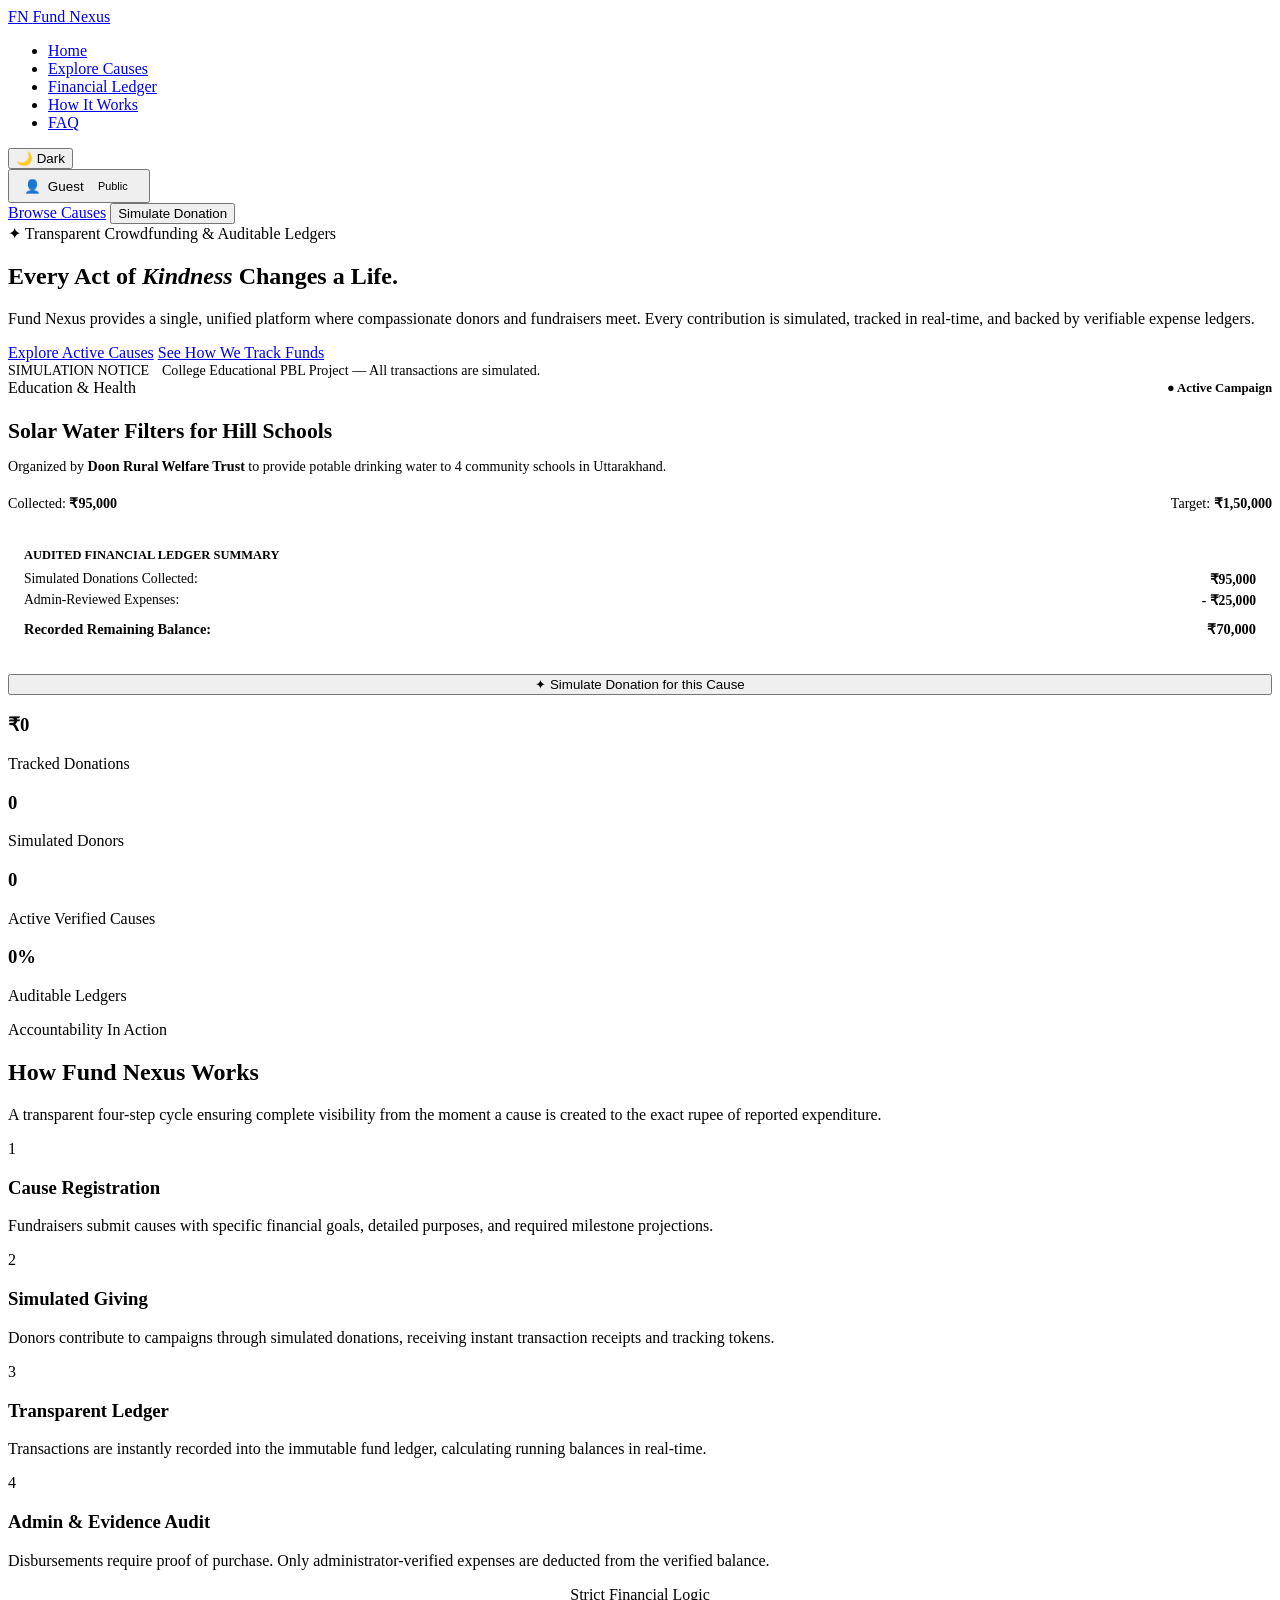
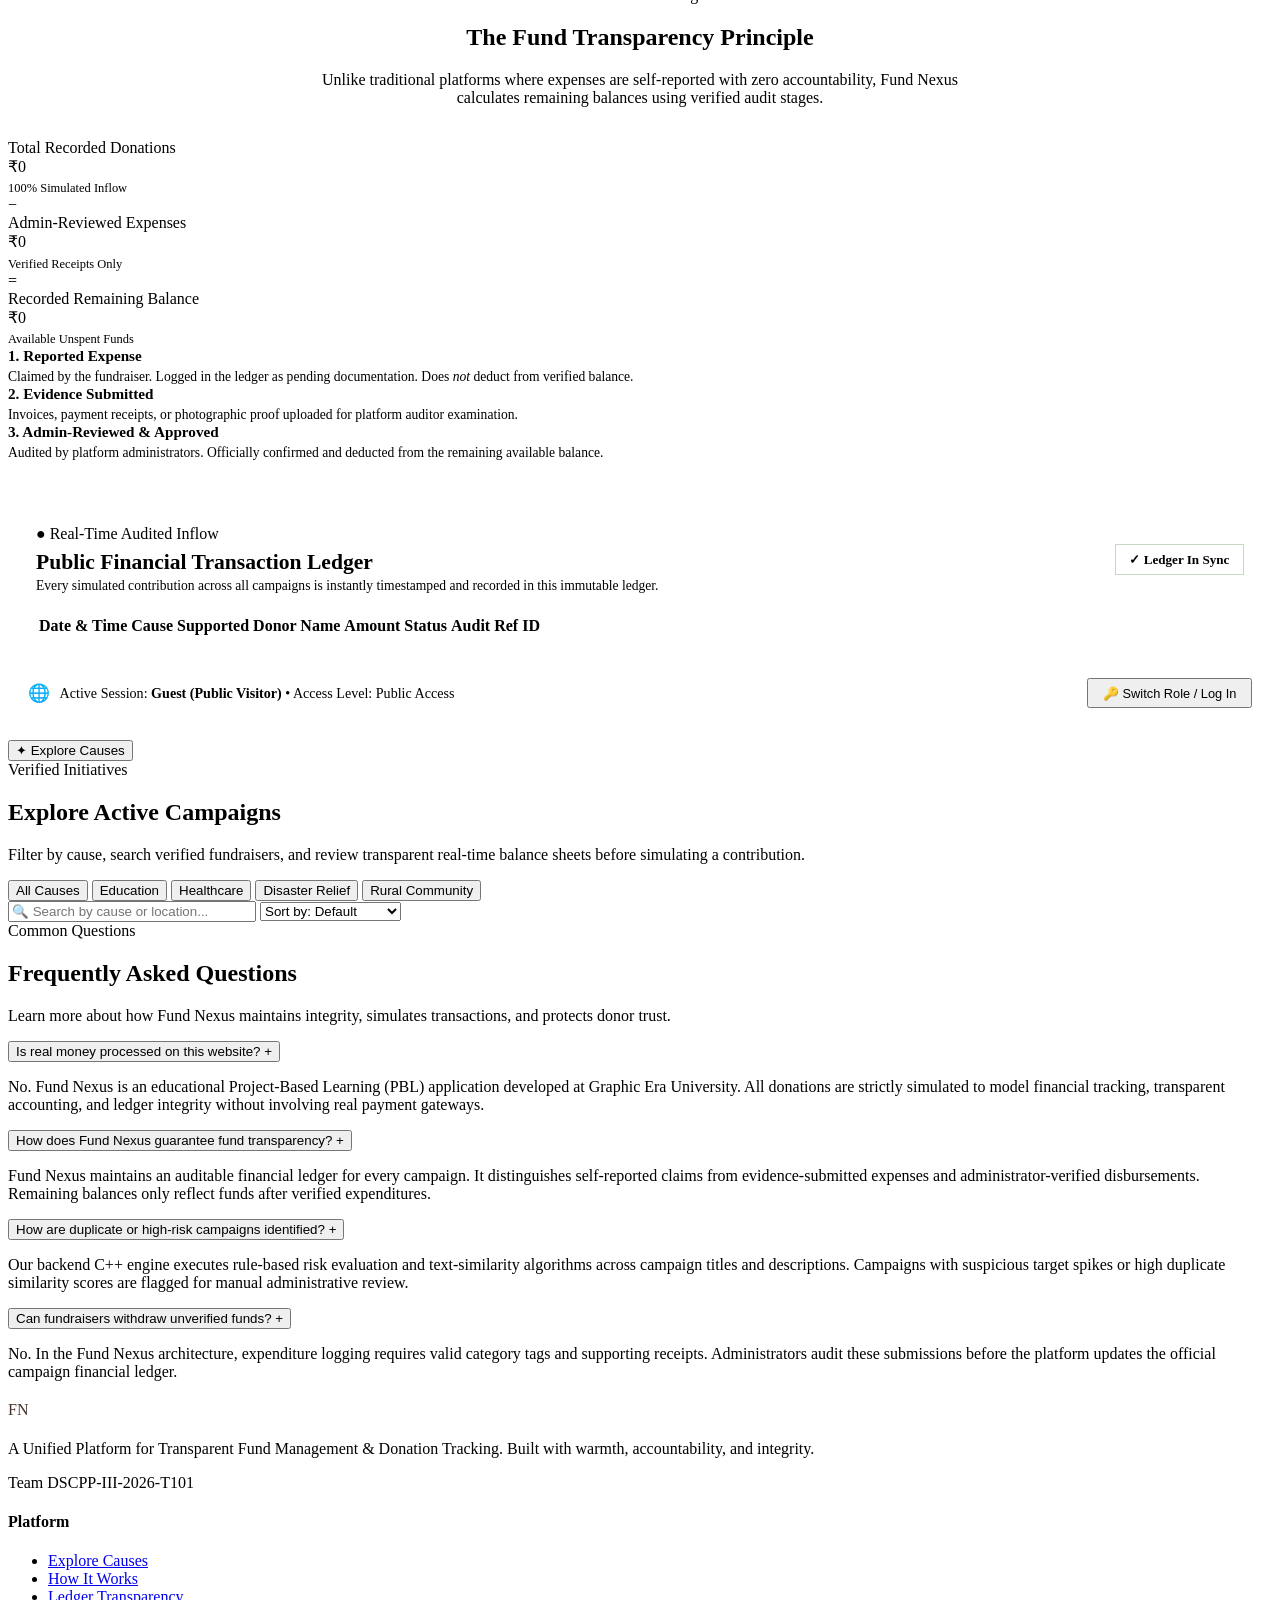
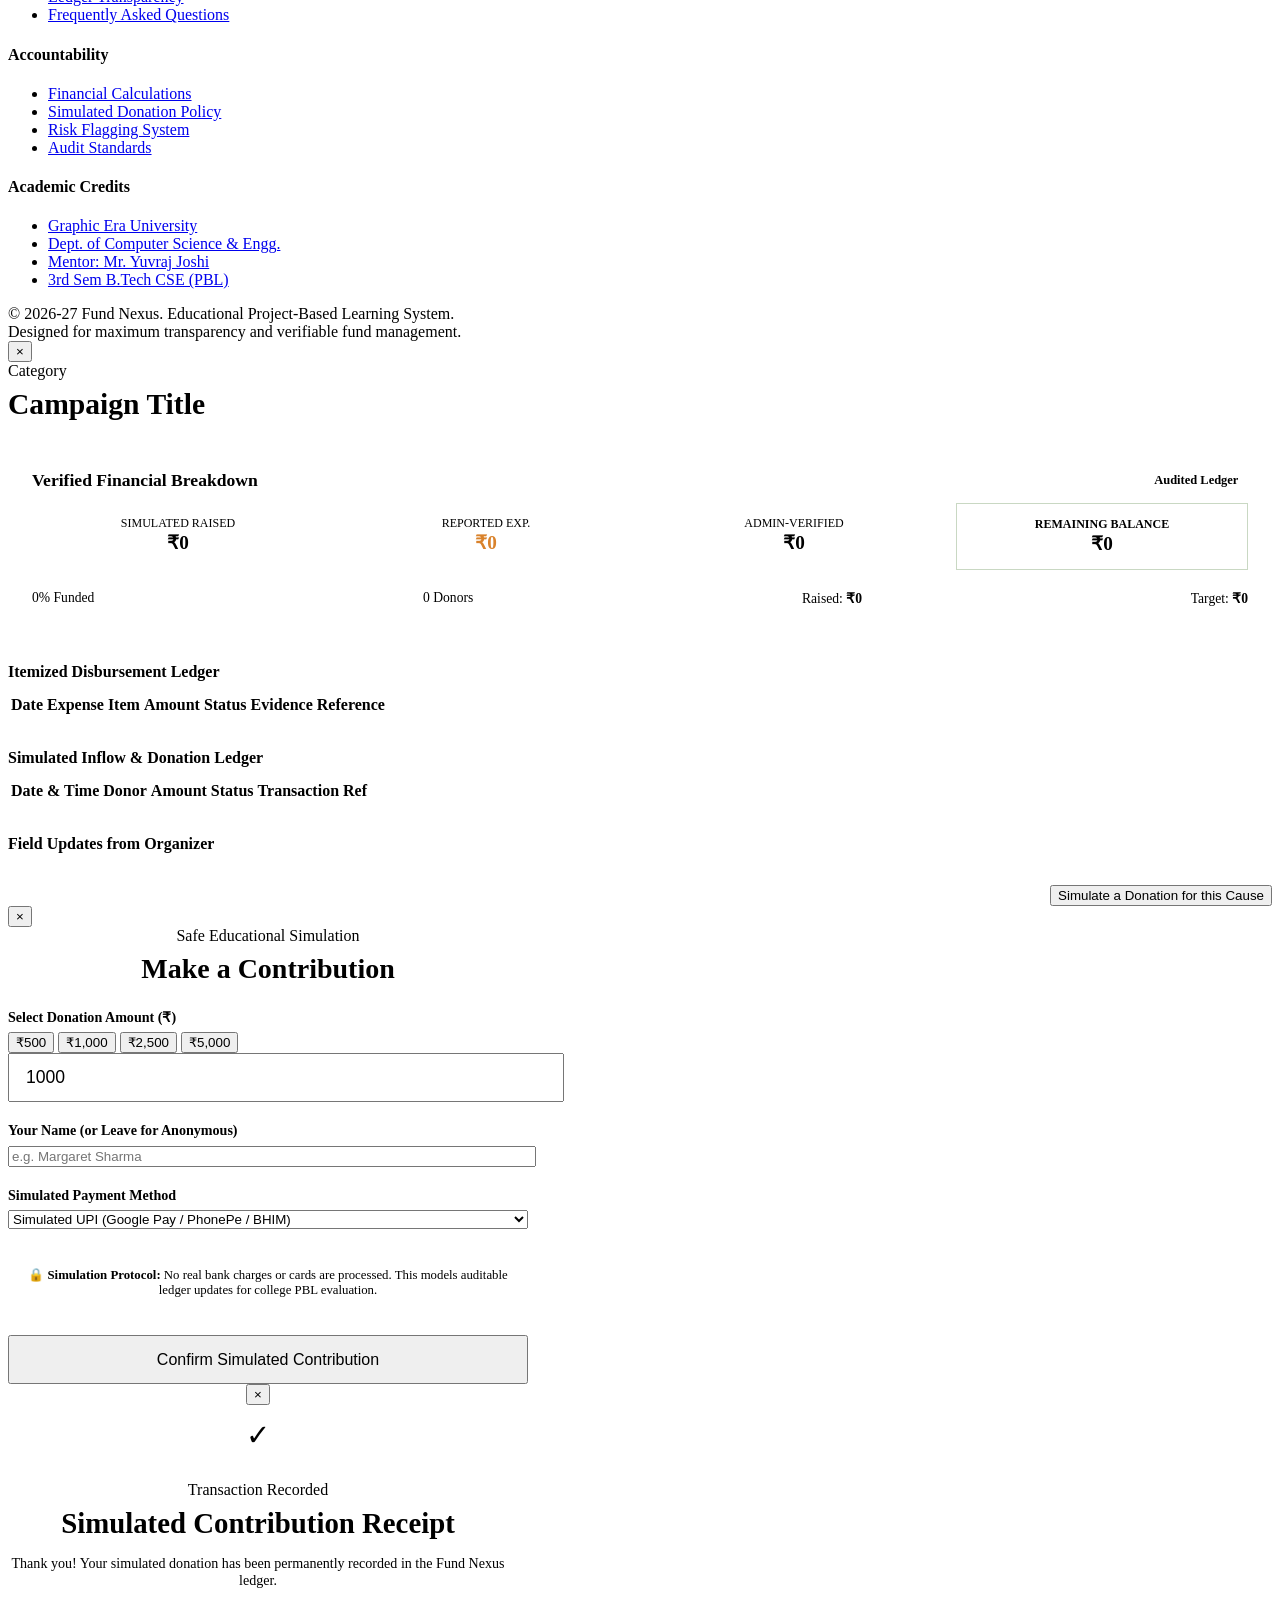
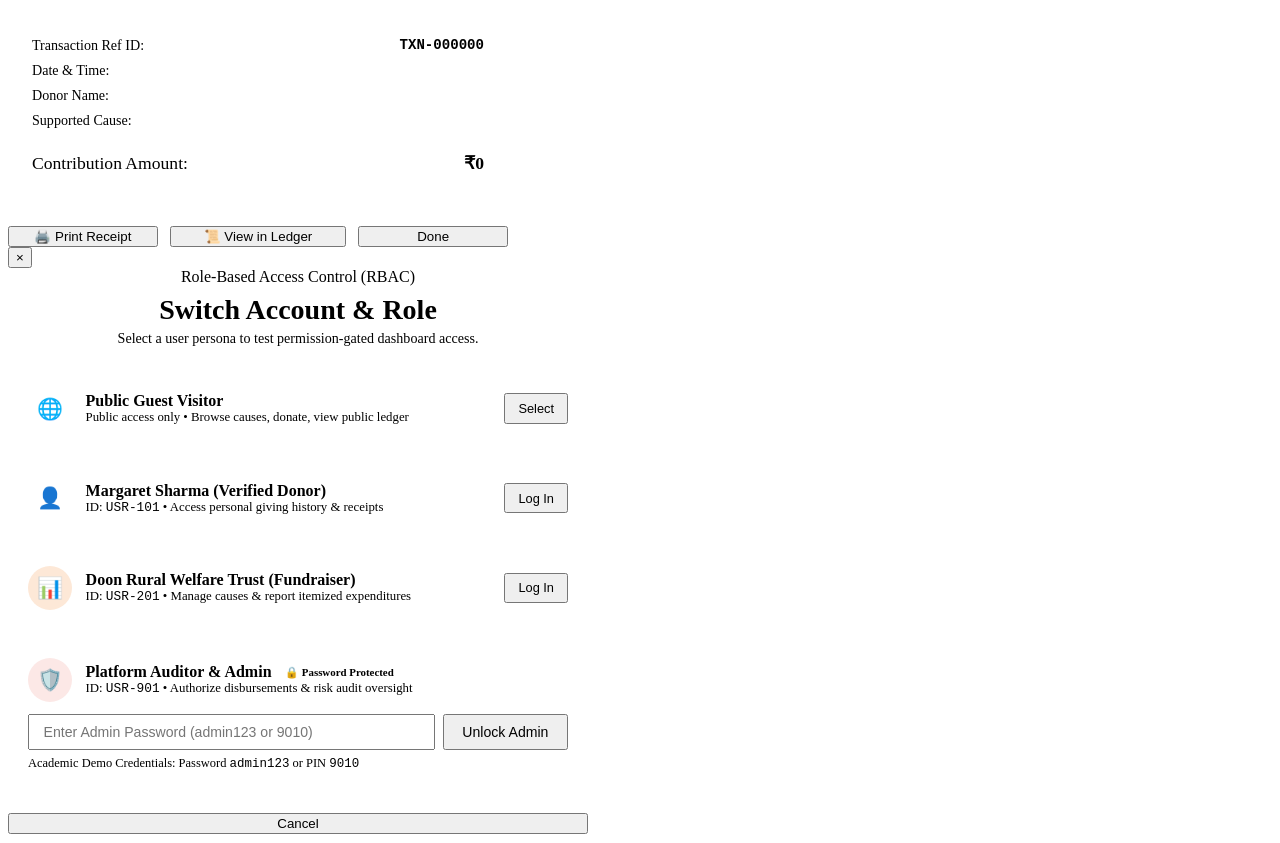
==== index.html @ 0c40d2e0 "feat(frontend): design single-page portal layout and 4-tier role dashboards" ====
<!DOCTYPE html>
<html lang="en">
<head>
  <meta charset="UTF-8">
  <meta name="viewport" content="width=device-width, initial-scale=1.0">
  <title>Fund Nexus — Transparent Fund Management & Donation Tracking</title>
  
  <!-- Google Fonts: Playfair Display (Serif) & Plus Jakarta Sans (Sans-serif) -->
  <link rel="preconnect" href="https://fonts.googleapis.com">
  <link rel="preconnect" href="https://fonts.gstatic.com" crossorigin>
  <link href="https://fonts.googleapis.com/css2?family=Playfair+Display:ital,wght@0,500;0,600;0,700;1,400&family=Plus+Jakarta+Sans:wght@400;500;600;700&display=swap" rel="stylesheet">
  
  <!-- Global Stylesheet with Cache Busting -->
  <link rel="stylesheet" href="css/style.css?v=10">
</head>
<body>

  <!-- 1. Header & Navigation -->
  <header class="navbar">
    <div class="container nav-container">
      <a href="index.html" class="nav-brand">
        <span class="nav-brand-icon">FN</span>
        <span>Fund Nexus</span>
      </a>

      <ul class="nav-links">
        <li><a href="#home" class="active">Home</a></li>
        <li><a href="#causes">Explore Causes</a></li>
        <li><a href="#transparency">Financial Ledger</a></li>
        <li><a href="#how-it-works">How It Works</a></li>
        <li><a href="#faq">FAQ</a></li>
      </ul>

      <div class="nav-actions">
        <button id="theme-toggle-btn" class="theme-toggle-btn" aria-label="Toggle Dark and Light Mode">
          <span id="theme-icon">🌙</span> <span id="theme-text">Dark</span>
        </button>
        <button id="user-role-btn" class="btn btn-outline" onclick="openLoginModal()" style="display: flex; align-items: center; gap: 0.45rem; font-size: 0.84rem; padding: 0.45rem 0.85rem;" title="Switch User Role & Permissions">
          <span id="nav-user-icon">👤</span>
          <span id="nav-user-name">Guest</span>
          <span id="nav-role-badge" class="badge badge-sage" style="font-size: 0.68rem; padding: 0.12rem 0.45rem;">Public</span>
        </button>
        <a href="#causes" class="btn btn-outline" onclick="showNexusFeedback('Campaign discovery is active below!')">Browse Causes</a>
        <button class="btn btn-primary" onclick="openDonationModal('CMP-101')">Simulate Donation</button>
      </div>
    </div>
  </header>

  <!-- 2. Hero Section -->
  <main>
    <section class="hero-section" id="home">
      <div class="container">
        <div class="hero-grid">
          
          <!-- Hero Copy -->
          <div>
            <div class="hero-badge">
              <span class="badge badge-sage">✦ Transparent Crowdfunding & Auditable Ledgers</span>
            </div>
            
            <h1 class="hero-title">Every Act of <em>Kindness</em> Changes a Life.</h1>
            
            <p class="hero-subtitle">
              Fund Nexus provides a single, unified platform where compassionate donors and fundraisers meet. Every contribution is simulated, tracked in real-time, and backed by verifiable expense ledgers.
            </p>
            
            <div class="hero-actions">
              <a href="#causes" class="btn btn-primary">Explore Active Causes</a>
              <a href="#transparency" class="btn btn-secondary">See How We Track Funds</a>
            </div>

            <div style="display: flex; align-items: center; gap: 0.8rem; font-size: 0.88rem; color: var(--color-muted-text);">
              <span class="badge-simulation">SIMULATION NOTICE</span>
              <span>College Educational PBL Project — All transactions are simulated.</span>
            </div>
          </div>

          <!-- Hero Spotlight Card (Interactive Ledger Demo) -->
          <div class="hero-spotlight">
            <div style="display: flex; justify-content: space-between; align-items: center; margin-bottom: 0.75rem;">
              <span class="badge badge-sage">Education & Health</span>
              <span style="font-size: 0.8rem; color: var(--color-forest-sage); font-weight: 600;">● Active Campaign</span>
            </div>

            <h3 style="font-size: 1.35rem; margin-bottom: 0.5rem;">Solar Water Filters for Hill Schools</h3>
            <p class="text-muted" style="font-size: 0.88rem; margin-bottom: 1.25rem;">
              Organized by <strong>Doon Rural Welfare Trust</strong> to provide potable drinking water to 4 community schools in Uttarakhand.
            </p>

            <!-- Progress -->
            <div class="progress-container">
              <div class="progress-bar" id="hero-progress-bar" style="width: 63%;"></div>
            </div>

            <div style="display: flex; justify-content: space-between; font-size: 0.88rem; margin-bottom: 1.25rem;">
              <div>
                <span class="text-muted">Collected:</span>
                <strong id="hero-collected">₹95,000</strong>
              </div>
              <div>
                <span class="text-muted">Target:</span>
                <strong>₹1,50,000</strong>
              </div>
            </div>

            <!-- Mini Ledger Snapshot -->
            <div style="background-color: var(--color-warm-cream); border-radius: var(--radius-md); padding: 1rem; border: 1px solid var(--color-nude-beige); margin-bottom: 1.25rem;">
              <div style="font-size: 0.78rem; font-weight: 700; color: var(--color-muted-text); text-transform: uppercase; margin-bottom: 0.5rem;">
                Audited Financial Ledger Summary
              </div>
              <div style="display: flex; justify-content: space-between; font-size: 0.85rem; margin-bottom: 0.25rem;">
                <span>Simulated Donations Collected:</span>
                <span id="hero-ledger-collected" style="font-weight: 600;">₹95,000</span>
              </div>
              <div style="display: flex; justify-content: space-between; font-size: 0.85rem; margin-bottom: 0.25rem;">
                <span>Admin-Reviewed Expenses:</span>
                <span style="font-weight: 600; color: var(--color-terracotta);">- ₹25,000</span>
              </div>
              <div style="display: flex; justify-content: space-between; font-size: 0.9rem; font-weight: 700; color: var(--color-forest-sage); border-top: 1px dashed var(--color-nude-beige); padding-top: 0.4rem; margin-top: 0.4rem;">
                <span>Recorded Remaining Balance:</span>
                <span id="hero-remaining">₹70,000</span>
              </div>
            </div>

            <button class="btn btn-primary" style="width: 100%;" onclick="openDonationModal('CMP-101')">
              ✦ Simulate Donation for this Cause
            </button>
          </div>

        </div>
      </div>
    </section>

    <!-- 3. Platform Statistics Bar -->
    <section class="stats-bar">
      <div class="container">
        <div class="stats-grid">
          <div class="stat-item">
            <h3 id="stats-total-donations" data-target="4850000" data-prefix="₹">₹0</h3>
            <p>Tracked Donations</p>
          </div>
          <div class="stat-item">
            <h3 data-target="1250" data-suffix="+">0</h3>
            <p>Simulated Donors</p>
          </div>
          <div class="stat-item">
            <h3 data-target="42" data-suffix="">0</h3>
            <p>Active Verified Causes</p>
          </div>
          <div class="stat-item">
            <h3 data-target="100" data-suffix="%">0%</h3>
            <p>Auditable Ledgers</p>
          </div>
        </div>
      </div>
    </section>

    <!-- 4. How Fund Nexus Works (4-Step Workflow) -->
    <section class="section" id="how-it-works">
      <div class="container">
        <div class="section-title-wrap">
          <span class="badge badge-terracotta" style="margin-bottom: 0.75rem;">Accountability In Action</span>
          <h2>How Fund Nexus Works</h2>
          <p class="section-subtitle">
            A transparent four-step cycle ensuring complete visibility from the moment a cause is created to the exact rupee of reported expenditure.
          </p>
        </div>

        <div class="workflow-grid">
          <div class="workflow-card">
            <div class="workflow-step-num">1</div>
            <h3>Cause Registration</h3>
            <p>Fundraisers submit causes with specific financial goals, detailed purposes, and required milestone projections.</p>
          </div>

          <div class="workflow-card">
            <div class="workflow-step-num">2</div>
            <h3>Simulated Giving</h3>
            <p>Donors contribute to campaigns through simulated donations, receiving instant transaction receipts and tracking tokens.</p>
          </div>

          <div class="workflow-card">
            <div class="workflow-step-num">3</div>
            <h3>Transparent Ledger</h3>
            <p>Transactions are instantly recorded into the immutable fund ledger, calculating running balances in real-time.</p>
          </div>

          <div class="workflow-card">
            <div class="workflow-step-num">4</div>
            <h3>Admin & Evidence Audit</h3>
            <p>Disbursements require proof of purchase. Only administrator-verified expenses are deducted from the verified balance.</p>
          </div>
        </div>
      </div>
    </section>

    <!-- 5. Financial Transparency Engine Explainer -->
    <section class="section transparency-section" id="transparency">
      <div class="container">
        <div class="transparency-box">
          <div style="text-align: center; max-width: 680px; margin: 0 auto 2rem;">
            <span class="badge badge-sage" style="margin-bottom: 0.75rem;">Strict Financial Logic</span>
            <h2>The Fund Transparency Principle</h2>
            <p class="section-subtitle">
              Unlike traditional platforms where expenses are self-reported with zero accountability, Fund Nexus calculates remaining balances using verified audit stages.
            </p>
          </div>

          <!-- Formula Demonstration Box -->
          <div class="transparency-formula-grid">
            <div class="formula-card">
              <div class="label">Total Recorded Donations</div>
              <div class="amount" id="transparency-total-donations">₹0</div>
              <div style="font-size: 0.78rem; color: var(--color-forest-sage); margin-top: 0.35rem;">100% Simulated Inflow</div>
            </div>

            <div class="operator">−</div>

            <div class="formula-card">
              <div class="label">Admin-Reviewed Expenses</div>
              <div class="amount" id="transparency-verified-expenses">₹0</div>
              <div style="font-size: 0.78rem; color: var(--color-terracotta); margin-top: 0.35rem;">Verified Receipts Only</div>
            </div>

            <div class="operator">=</div>

            <div class="formula-card remaining">
              <div class="label">Recorded Remaining Balance</div>
              <div class="amount" id="transparency-remaining-balance">₹0</div>
              <div style="font-size: 0.78rem; color: var(--color-cocoa-heading); margin-top: 0.35rem;">Available Unspent Funds</div>
            </div>
          </div>

          <!-- 3-Tier Expense State Clarification -->
          <div class="expense-status-matrix">
            <div class="status-guide-item">
              <div class="status-dot" style="background-color: #D9822B;"></div>
              <div>
                <strong style="color: var(--color-cocoa-heading); font-size: 0.95rem;">1. Reported Expense</strong>
                <p style="font-size: 0.85rem; color: var(--color-muted-text); margin: 0.25rem 0 0;">
                  Claimed by the fundraiser. Logged in the ledger as pending documentation. Does <em>not</em> deduct from verified balance.
                </p>
              </div>
            </div>

            <div class="status-guide-item">
              <div class="status-dot" style="background-color: #2F80ED;"></div>
              <div>
                <strong style="color: var(--color-cocoa-heading); font-size: 0.95rem;">2. Evidence Submitted</strong>
                <p style="font-size: 0.85rem; color: var(--color-muted-text); margin: 0.25rem 0 0;">
                  Invoices, payment receipts, or photographic proof uploaded for platform auditor examination.
                </p>
              </div>
            </div>

            <div class="status-guide-item">
              <div class="status-dot" style="background-color: var(--color-forest-sage);"></div>
              <div>
                <strong style="color: var(--color-cocoa-heading); font-size: 0.95rem;">3. Admin-Reviewed & Approved</strong>
                <p style="font-size: 0.85rem; color: var(--color-muted-text); margin: 0.25rem 0 0;">
                  Audited by platform administrators. Officially confirmed and deducted from the remaining available balance.
                </p>
              </div>
            </div>
          </div>

          <!-- Live Audited Transaction Ledger Feed -->
          <div style="margin-top: 2.25rem; background: var(--color-white); border: 1px solid var(--color-nude-beige); border-radius: var(--radius-xl); padding: 1.75rem; box-shadow: var(--shadow-card);">
            <div style="display: flex; justify-content: space-between; align-items: center; margin-bottom: 1.25rem; flex-wrap: wrap; gap: 0.75rem;">
              <div>
                <span class="badge badge-sage">● Real-Time Audited Inflow</span>
                <h3 style="margin: 0.4rem 0 0.2rem; font-size: 1.35rem;">Public Financial Transaction Ledger</h3>
                <p class="text-muted" style="margin: 0; font-size: 0.85rem;">
                  Every simulated contribution across all campaigns is instantly timestamped and recorded in this immutable ledger.
                </p>
              </div>
              <div style="display: flex; gap: 0.5rem; align-items: center;">
                <span id="live-ledger-badge" style="font-size: 0.82rem; font-weight: 700; color: var(--color-forest-sage); background: var(--color-pale-sage); padding: 0.4rem 0.85rem; border-radius: var(--radius-pill); border: 1px solid #c9d8c3;">
                  ✓ Ledger In Sync
                </span>
              </div>
            </div>

            <div style="overflow-x: auto;">
              <table class="nexus-table">
                <thead>
                  <tr>
                    <th>Date & Time</th>
                    <th>Cause Supported</th>
                    <th>Donor Name</th>
                    <th>Amount</th>
                    <th>Status</th>
                    <th>Audit Ref ID</th>
                  </tr>
                </thead>
                <tbody id="transparency-live-ledger-tbody">
                  <!-- Rendered dynamically -->
                </tbody>
              </table>
            </div>
          </div>

        </div>
      </div>
    </section>

    <!-- 6. Featured Active Campaigns & Discovery -->
    <section class="section" id="causes">
      <div class="container">
        
        <!-- Active Session & Role Status Indicator Banner -->
        <div id="role-status-banner" style="display: flex; justify-content: space-between; align-items: center; background: var(--color-warm-cream); border: 1px solid var(--color-nude-beige); border-radius: var(--radius-lg); padding: 0.75rem 1.25rem; margin-bottom: 1.25rem; font-size: 0.88rem; flex-wrap: wrap; gap: 0.75rem;">
          <div style="display: flex; align-items: center; gap: 0.6rem;">
            <span id="role-status-icon" style="font-size: 1.1rem;">🌐</span>
            <span>Active Session: <strong id="role-status-name">Guest (Public Visitor)</strong> &bull; Access Level: <span id="role-status-badge" class="badge badge-sage">Public Access</span></span>
          </div>
          <button type="button" class="btn btn-outline" onclick="openLoginModal()" style="padding: 0.35rem 0.85rem; font-size: 0.8rem;">
            🔑 Switch Role / Log In
          </button>
        </div>

        <!-- Role Dashboard Tabs Switcher (Gated by Active Role) -->
        <div class="dashboard-tabs-nav" id="dashboard-tabs-nav">
          <button class="dashboard-tab-btn active" data-tab="portal-explore" id="tab-btn-explore">✦ Explore Causes</button>
          <button class="dashboard-tab-btn" data-tab="portal-donor" id="tab-btn-donor" style="display: none;">👤 Donor Dashboard</button>
          <button class="dashboard-tab-btn" data-tab="portal-fundraiser" id="tab-btn-fundraiser" style="display: none;">📊 Fundraiser Portal</button>
          <button class="dashboard-tab-btn" data-tab="portal-admin" id="tab-btn-admin" style="display: none;">🛡️ Admin & Transparency Audit</button>
        </div>

        <!-- VIEW 1: Public Explore Portal -->
        <div class="portal-view" id="portal-explore" style="display: block;">
          <div class="section-title-wrap">
            <span class="badge badge-terracotta" style="margin-bottom: 0.75rem;">Verified Initiatives</span>
            <h2>Explore Active Campaigns</h2>
            <p class="section-subtitle">
              Filter by cause, search verified fundraisers, and review transparent real-time balance sheets before simulating a contribution.
            </p>
          </div>

          <!-- Dynamic Filter & Search Toolbar -->
          <div class="filter-bar-wrap">
            <div class="category-pills">
              <button class="filter-btn active" data-category="all">All Causes</button>
              <button class="filter-btn" data-category="education">Education</button>
              <button class="filter-btn" data-category="healthcare">Healthcare</button>
              <button class="filter-btn" data-category="disaster">Disaster Relief</button>
              <button class="filter-btn" data-category="community">Rural Community</button>
            </div>

            <div class="search-sort-group">
              <input type="text" id="campaign-search-input" class="nexus-input" placeholder="🔍 Search by cause or location..." style="width: 240px;">
              <select id="campaign-sort-select" class="nexus-select">
                <option value="default">Sort by: Default</option>
                <option value="urgent">Urgency (Days Left)</option>
                <option value="highest-target">Highest Goal</option>
                <option value="funded-percent">Most Funded %</option>
              </select>
            </div>
          </div>

          <!-- Dynamic Campaigns Grid rendered via campaigns-ui.js -->
          <div class="campaign-grid" id="dynamic-campaigns-grid">
            <!-- Cards rendered dynamically -->
          </div>
        </div>

        <!-- VIEW 2: Donor Dashboard View (Matching Reference Slides 22, 23, 26) -->
        <div class="portal-view" id="portal-donor" style="display: none;">
          <div style="background: var(--color-white); border: 1px solid var(--color-nude-beige); border-radius: var(--radius-xl); padding: 2.25rem; margin-bottom: 2rem; box-shadow: var(--shadow-card);">
            <div style="display: flex; justify-content: space-between; align-items: center; flex-wrap: wrap; gap: 1rem; margin-bottom: 2rem;">
              <div>
                <span class="badge badge-sage">Verified Donor Account</span>
                <h2 style="margin: 0.5rem 0 0.25rem;">Welcome back, Margaret Sharma 💙</h2>
                <p class="text-muted" style="margin: 0;">Donor ID: <code>DNR-4091</code> &bull; All contributions logged in auditable ledger</p>
              </div>
              <div style="display: flex; gap: 1rem;">
                <div style="background: var(--color-warm-cream); padding: 1rem 1.5rem; border-radius: var(--radius-md); border: 1px solid var(--color-nude-beige); text-align: center;">
                  <span style="font-size: 0.8rem; color: var(--color-muted-text); text-transform: uppercase;">Total Given</span>
                  <div id="donor-total-given" style="font-size: 1.6rem; font-weight: 700; color: var(--color-terracotta); font-family: var(--font-serif);">₹12,000</div>
                </div>
                <div style="background: var(--color-warm-cream); padding: 1rem 1.5rem; border-radius: var(--radius-md); border: 1px solid var(--color-nude-beige); text-align: center;">
                  <span style="font-size: 0.8rem; color: var(--color-muted-text); text-transform: uppercase;">Contributions</span>
                  <div id="donor-total-txns" style="font-size: 1.6rem; font-weight: 700; color: var(--color-forest-sage); font-family: var(--font-serif);">4 Donations</div>
                </div>
              </div>
            </div>

            <h3>Giving History & Simulated Tax Receipts</h3>
            <p class="text-muted" style="font-size: 0.9rem; margin-bottom: 1.25rem;">
              Every simulated transaction contains a cryptographic transaction reference ID recorded in the permanent fund ledger.
            </p>

            <div style="overflow-x: auto;">
              <table class="nexus-table">
                <thead>
                  <tr>
                    <th>Date & Time</th>
                    <th>Cause Supported</th>
                    <th>Amount</th>
                    <th>Status</th>
                    <th>Audit Ref ID</th>
                  </tr>
                </thead>
                <tbody id="donor-history-tbody">
                  <!-- Rendered dynamically -->
                </tbody>
              </table>
            </div>
          </div>
        </div>

        <!-- VIEW 3: Fundraiser Dashboard View (Matching Reference Slides 28, 29) -->
        <div class="portal-view" id="portal-fundraiser" style="display: none;">
          <div style="background: var(--color-white); border: 1px solid var(--color-nude-beige); border-radius: var(--radius-xl); padding: 2.25rem; margin-bottom: 2rem; box-shadow: var(--shadow-card);">
            <div style="display: flex; justify-content: space-between; align-items: center; flex-wrap: wrap; gap: 1rem; margin-bottom: 2rem;">
              <div>
                <span class="badge badge-terracotta">Fundraiser Portal</span>
                <h2 style="margin: 0.5rem 0 0.25rem;">Fund Management & Expenditure Logging</h2>
                <p class="text-muted" style="margin: 0;">Organizers must report itemized expenses and upload invoice evidence for admin audit approval.</p>
              </div>
              <button class="btn btn-primary" onclick="showNexusFeedback('Campaign creation wizard ready!')">+ Start New Campaign</button>
            </div>

            <div style="overflow-x: auto;">
              <table class="nexus-table">
                <thead>
                  <tr>
                    <th>Active Campaign</th>
                    <th>Target Goal</th>
                    <th>Collected</th>
                    <th>Reported Exp.</th>
                    <th>Verified Balance</th>
                    <th>Action</th>
                  </tr>
                </thead>
                <tbody id="fundraiser-campaigns-tbody">
                  <!-- Rendered dynamically -->
                </tbody>
              </table>
            </div>
          </div>
        </div>

        <!-- VIEW 4: Admin & Transparency Audit Room (Matching Slide 27) -->
        <div class="portal-view" id="portal-admin" style="display: none;">
          <div style="background: var(--color-white); border: 1px solid var(--color-nude-beige); border-radius: var(--radius-xl); padding: 2.25rem; margin-bottom: 2rem; box-shadow: var(--shadow-card);">
            <div style="display: flex; justify-content: space-between; align-items: center; flex-wrap: wrap; gap: 1rem; margin-bottom: 2rem;">
              <div>
                <span class="badge badge-sage">🛡️ Authenticated Platform Auditor</span>
                <h2 style="margin: 0.5rem 0 0.25rem;">Financial Transparency & Risk Oversight</h2>
                <p class="text-muted" style="margin: 0;">Logged in as: <strong>Platform Auditor (USR-901)</strong> &bull; Full Authorization Active</p>
              </div>
              <button class="btn btn-outline" onclick="logoutUser()" style="border-color: #b73838; color: #b73838; font-size: 0.85rem; padding: 0.45rem 1rem;">
                🔒 Lock & Exit Admin
              </button>
            </div>

            <!-- Risk Engine Status Card -->
            <div style="background: var(--color-warm-cream); border: 1px solid var(--color-nude-beige); border-radius: var(--radius-md); padding: 1.25rem; margin-bottom: 2rem; display: flex; justify-content: space-between; align-items: center; flex-wrap: wrap; gap: 1rem;">
              <div>
                <strong style="color: var(--color-cocoa-heading); font-size: 0.98rem;">⚙️ Core Risk Evaluation Engine Status</strong>
                <p style="font-size: 0.84rem; color: var(--color-muted-text); margin: 0.25rem 0 0;">
                  Rule-based weights active: Missing Info (+20), High Text Similarity (+25), Target Inconsistency (+15).
                </p>
              </div>
              <span class="badge badge-sage">All Active Causes Low Risk</span>
            </div>

            <h3>Pending Expense Claims Awaiting Admin Audit</h3>
            <p class="text-muted" style="font-size: 0.9rem; margin-bottom: 1.5rem;">
              Approving an expense deducts it from the campaign's <strong>Recorded Remaining Balance</strong>.
            </p>

            <div id="admin-audit-cards">
              <!-- Rendered dynamically -->
            </div>
          </div>
        </div>

      </div>
    </section>

    <!-- 7. Frequently Asked Questions (FAQ) -->
    <section class="section" id="faq" style="background-color: var(--color-light-beige);">
      <div class="container">
        <div class="section-title-wrap">
          <span class="badge badge-sage" style="margin-bottom: 0.75rem;">Common Questions</span>
          <h2>Frequently Asked Questions</h2>
          <p class="section-subtitle">
            Learn more about how Fund Nexus maintains integrity, simulates transactions, and protects donor trust.
          </p>
        </div>

        <div class="faq-wrap">
          
          <div class="faq-item active">
            <button class="faq-question">
              <span>Is real money processed on this website?</span>
              <span class="faq-icon">+</span>
            </button>
            <div class="faq-answer">
              <p>
                No. Fund Nexus is an educational Project-Based Learning (PBL) application developed at Graphic Era University. All donations are strictly simulated to model financial tracking, transparent accounting, and ledger integrity without involving real payment gateways.
              </p>
            </div>
          </div>

          <div class="faq-item">
            <button class="faq-question">
              <span>How does Fund Nexus guarantee fund transparency?</span>
              <span class="faq-icon">+</span>
            </button>
            <div class="faq-answer">
              <p>
                Fund Nexus maintains an auditable financial ledger for every campaign. It distinguishes self-reported claims from evidence-submitted expenses and administrator-verified disbursements. Remaining balances only reflect funds after verified expenditures.
              </p>
            </div>
          </div>

          <div class="faq-item">
            <button class="faq-question">
              <span>How are duplicate or high-risk campaigns identified?</span>
              <span class="faq-icon">+</span>
            </button>
            <div class="faq-answer">
              <p>
                Our backend C++ engine executes rule-based risk evaluation and text-similarity algorithms across campaign titles and descriptions. Campaigns with suspicious target spikes or high duplicate similarity scores are flagged for manual administrative review.
              </p>
            </div>
          </div>

          <div class="faq-item">
            <button class="faq-question">
              <span>Can fundraisers withdraw unverified funds?</span>
              <span class="faq-icon">+</span>
            </button>
            <div class="faq-answer">
              <p>
                No. In the Fund Nexus architecture, expenditure logging requires valid category tags and supporting receipts. Administrators audit these submissions before the platform updates the official campaign financial ledger.
              </p>
            </div>
          </div>

        </div>
      </div>
    </section>
  </main>

  <!-- 8. Footer -->
  <footer class="footer">
    <div class="container">
      <div class="footer-top">
        <div class="footer-brand">
          <div style="display: flex; align-items: center; gap: 0.6rem; margin-bottom: 1rem;">
            <span class="nav-brand-icon" style="background-color: var(--color-dusty-peach); color: #49352B;">FN</span>
            <span style="font-family: var(--font-serif); font-size: 1.45rem; font-weight: 700; color: #FFFFFF;">Fund Nexus</span>
          </div>
          <p>
            A Unified Platform for Transparent Fund Management & Donation Tracking. Built with warmth, accountability, and integrity.
          </p>
          <div style="margin-top: 1rem;">
            <span class="badge" style="background: rgba(255,255,255,0.1); color: var(--color-dusty-peach);">
              Team DSCPP-III-2026-T101
            </span>
          </div>
        </div>

        <div class="footer-col">
          <h4>Platform</h4>
          <ul>
            <li><a href="#causes">Explore Causes</a></li>
            <li><a href="#how-it-works">How It Works</a></li>
            <li><a href="#transparency">Ledger Transparency</a></li>
            <li><a href="#faq">Frequently Asked Questions</a></li>
          </ul>
        </div>

        <div class="footer-col">
          <h4>Accountability</h4>
          <ul>
            <li><a href="#transparency">Financial Calculations</a></li>
            <li><a href="#faq">Simulated Donation Policy</a></li>
            <li><a href="#faq">Risk Flagging System</a></li>
            <li><a href="#faq">Audit Standards</a></li>
          </ul>
        </div>

        <div class="footer-col">
          <h4>Academic Credits</h4>
          <ul>
            <li><a href="#">Graphic Era University</a></li>
            <li><a href="#">Dept. of Computer Science & Engg.</a></li>
            <li><a href="#">Mentor: Mr. Yuvraj Joshi</a></li>
            <li><a href="#">3rd Sem B.Tech CSE (PBL)</a></li>
          </ul>
        </div>
      </div>

      <div class="footer-bottom">
        <div>
          © 2026-27 Fund Nexus. Educational Project-Based Learning System.
        </div>
        <div>
          Designed for maximum transparency and verifiable fund management.
        </div>
      </div>
    </div>
  </footer>

  <!-- ==========================================================================
       MODALS: Details, Donation Checkout & Receipts
       ========================================================================== -->

  <!-- Modal 1: Comprehensive Campaign & Transparency Ledger Modal -->
  <div class="modal-overlay" id="campaign-detail-modal">
    <div class="modal-backdrop"></div>
    <div class="modal-container">
      <button class="modal-close-btn" aria-label="Close modal">&times;</button>
      
      <div style="margin-bottom: 1.25rem;">
        <span class="badge badge-sage" id="modal-c-badge">Category</span>
        <h2 id="modal-c-title" style="margin: 0.5rem 0 0.25rem; font-size: 1.85rem;">Campaign Title</h2>
        <p id="modal-c-organizer" class="text-muted" style="font-size: 0.88rem; margin: 0;"></p>
      </div>

      <p id="modal-c-desc" style="font-size: 0.95rem; line-height: 1.65; margin-bottom: 1.5rem;"></p>

      <!-- Financial Transparency Snapshot -->
      <div style="background: var(--color-warm-cream); border: 1px solid var(--color-nude-beige); border-radius: var(--radius-lg); padding: 1.5rem; margin-bottom: 2rem;">
        <div style="display: flex; justify-content: space-between; align-items: center; margin-bottom: 0.75rem;">
          <h4 style="margin: 0; font-size: 1.1rem;">Verified Financial Breakdown</h4>
          <span style="font-size: 0.78rem; font-weight: 700; color: var(--color-forest-sage); background: var(--color-pale-sage); padding: 0.2rem 0.6rem; border-radius: var(--radius-pill);">
            Audited Ledger
          </span>
        </div>

        <div style="display: grid; grid-template-columns: repeat(auto-fit, minmax(140px, 1fr)); gap: 1rem; margin-bottom: 1.25rem; text-align: center;">
          <div style="background: var(--color-white); padding: 0.85rem; border-radius: var(--radius-md); border: 1px solid var(--color-nude-beige);">
            <div style="font-size: 0.75rem; color: var(--color-muted-text); text-transform: uppercase;">Simulated Raised</div>
            <strong id="modal-ledger-collected" style="font-size: 1.2rem; color: var(--color-cocoa-heading); font-family: var(--font-serif);">₹0</strong>
          </div>
          <div style="background: var(--color-white); padding: 0.85rem; border-radius: var(--radius-md); border: 1px solid var(--color-nude-beige);">
            <div style="font-size: 0.75rem; color: var(--color-muted-text); text-transform: uppercase;">Reported Exp.</div>
            <strong id="modal-ledger-reported" style="font-size: 1.2rem; color: #D9822B; font-family: var(--font-serif);">₹0</strong>
          </div>
          <div style="background: var(--color-white); padding: 0.85rem; border-radius: var(--radius-md); border: 1px solid var(--color-nude-beige);">
            <div style="font-size: 0.75rem; color: var(--color-muted-text); text-transform: uppercase;">Admin-Verified</div>
            <strong id="modal-ledger-verified" style="font-size: 1.2rem; color: var(--color-terracotta); font-family: var(--font-serif);">₹0</strong>
          </div>
          <div style="background: var(--color-pale-sage); padding: 0.85rem; border-radius: var(--radius-md); border: 1px solid #c9d8c3;">
            <div style="font-size: 0.75rem; color: var(--color-forest-sage); text-transform: uppercase; font-weight: 700;">Remaining Balance</div>
            <strong id="modal-ledger-remaining" style="font-size: 1.2rem; color: var(--color-forest-sage); font-family: var(--font-serif);">₹0</strong>
          </div>
        </div>

        <div class="progress-container">
          <div class="progress-bar" id="modal-c-progress" style="width: 0%;"></div>
        </div>

        <div style="display: flex; justify-content: space-between; font-size: 0.85rem; color: var(--color-muted-text); margin-top: 0.5rem; flex-wrap: wrap; gap: 0.5rem;">
          <span id="modal-c-pct">0% Funded</span>
          <span id="modal-c-donors">0 Donors</span>
          <span>Raised: <strong id="modal-c-raised" style="color: var(--color-forest-sage);">₹0</strong></span>
          <span>Target: <strong id="modal-c-target">₹0</strong></span>
        </div>
      </div>

      <!-- Itemized Expenses Table -->
      <h4 style="margin-bottom: 0.75rem;">Itemized Disbursement Ledger</h4>
      <div style="overflow-x: auto; margin-bottom: 2rem;">
        <table class="nexus-table">
          <thead>
            <tr>
              <th>Date</th>
              <th>Expense Item</th>
              <th>Amount</th>
              <th>Status</th>
              <th>Evidence Reference</th>
            </tr>
          </thead>
          <tbody id="modal-expenses-tbody"></tbody>
        </table>
      </div>

      <!-- Campaign-specific Donations Ledger -->
      <h4 style="margin-bottom: 0.75rem;">Simulated Inflow & Donation Ledger</h4>
      <div style="overflow-x: auto; margin-bottom: 2rem;">
        <table class="nexus-table">
          <thead>
            <tr>
              <th>Date & Time</th>
              <th>Donor</th>
              <th>Amount</th>
              <th>Status</th>
              <th>Transaction Ref</th>
            </tr>
          </thead>
          <tbody id="modal-donations-tbody"></tbody>
        </table>
      </div>

      <!-- Updates -->
      <h4 style="margin-bottom: 0.75rem;">Field Updates from Organizer</h4>
      <div id="modal-updates-container" style="margin-bottom: 2rem;"></div>

      <div style="text-align: right;">
        <button class="btn btn-primary" onclick="closeAllModals(); openDonationModal(currentModalCampaignId);">
          Simulate a Donation for this Cause
        </button>
      </div>
    </div>
  </div>

  <!-- Modal 2: Simulated Donation Checkout Modal -->
  <div class="modal-overlay" id="donation-checkout-modal">
    <div class="modal-backdrop"></div>
    <div class="modal-container" style="max-width: 520px;">
      <button class="modal-close-btn" aria-label="Close modal">&times;</button>
      
      <div style="text-align: center; margin-bottom: 1.5rem;">
        <span class="badge badge-sage">Safe Educational Simulation</span>
        <h2 style="font-size: 1.75rem; margin: 0.5rem 0 0.25rem;">Make a Contribution</h2>
        <p id="checkout-campaign-title" style="font-weight: 600; color: var(--color-cocoa-heading); margin: 0;"></p>
        <p id="checkout-organizer" class="text-muted" style="font-size: 0.84rem; margin: 0.2rem 0;"></p>
        <span id="checkout-remaining-needed" class="text-muted" style="font-size: 0.82rem;"></span>
      </div>

      <form id="donation-form">
        <label style="display: block; font-size: 0.88rem; font-weight: 600; color: var(--color-cocoa-heading); margin-bottom: 0.4rem;">
          Select Donation Amount (₹)
        </label>
        
        <div class="preset-grid">
          <button type="button" class="preset-btn" data-amount="500" onclick="selectPresetAmount(500, this)">₹500</button>
          <button type="button" class="preset-btn active" data-amount="1000" onclick="selectPresetAmount(1000, this)">₹1,000</button>
          <button type="button" class="preset-btn" data-amount="2500" onclick="selectPresetAmount(2500, this)">₹2,500</button>
          <button type="button" class="preset-btn" data-amount="5000" onclick="selectPresetAmount(5000, this)">₹5,000</button>
        </div>

        <div style="margin-bottom: 1.25rem;">
          <input type="number" id="donation-amount-input" class="nexus-input" value="1000" min="1" step="1" required style="width: 100%; font-size: 1.1rem; padding: 0.75rem 1rem;">
        </div>

        <div style="margin-bottom: 1.25rem;">
          <label style="display: block; font-size: 0.88rem; font-weight: 600; color: var(--color-cocoa-heading); margin-bottom: 0.4rem;">
            Your Name (or Leave for Anonymous)
          </label>
          <input type="text" id="donor-name-input" class="nexus-input" placeholder="e.g. Margaret Sharma" style="width: 100%;">
        </div>

        <div style="margin-bottom: 1.5rem;">
          <label style="display: block; font-size: 0.88rem; font-weight: 600; color: var(--color-cocoa-heading); margin-bottom: 0.4rem;">
            Simulated Payment Method
          </label>
          <select class="nexus-select" style="width: 100%;">
            <option>Simulated UPI (Google Pay / PhonePe / BHIM)</option>
            <option>Simulated Debit / Credit Card</option>
            <option>Simulated Net Banking</option>
          </select>
        </div>

        <div style="background: var(--color-warm-cream); border: 1px dashed var(--color-nude-beige); border-radius: var(--radius-md); padding: 0.85rem; margin-bottom: 1.5rem; font-size: 0.8rem; color: var(--color-muted-text); text-align: center;">
          🔒 <strong>Simulation Protocol:</strong> No real bank charges or cards are processed. This models auditable ledger updates for college PBL evaluation.
        </div>

        <button type="submit" class="btn btn-primary" style="width: 100%; padding: 0.85rem; font-size: 1rem;">
          Confirm Simulated Contribution
        </button>
      </form>
    </div>
  </div>

  <!-- Modal 3: Instant Simulated Receipt Modal -->
  <div class="modal-overlay" id="donation-receipt-modal">
    <div class="modal-backdrop"></div>
    <div class="modal-container" style="max-width: 500px; text-align: center;">
      <button class="modal-close-btn" aria-label="Close modal">&times;</button>
      
      <div style="width: 60px; height: 60px; background: var(--color-pale-sage); color: var(--color-forest-sage); border-radius: 50%; display: flex; align-items: center; justify-content: center; font-size: 1.8rem; margin: 0 auto 1rem;">
        ✓
      </div>

      <span class="badge badge-sage">Transaction Recorded</span>
      <h2 style="font-size: 1.8rem; margin: 0.5rem 0 0.25rem;">Simulated Contribution Receipt</h2>
      <p class="text-muted" style="font-size: 0.88rem; margin-bottom: 1.5rem;">
        Thank you! Your simulated donation has been permanently recorded in the Fund Nexus ledger.
      </p>

      <div style="background: var(--color-warm-cream); border: 1px solid var(--color-nude-beige); border-radius: var(--radius-lg); padding: 1.5rem; text-align: left; margin-bottom: 1.75rem;">
        <div style="display: flex; justify-content: space-between; margin-bottom: 0.5rem; font-size: 0.88rem;">
          <span class="text-muted">Transaction Ref ID:</span>
          <strong id="receipt-txn-id" style="font-family: monospace;">TXN-000000</strong>
        </div>
        <div style="display: flex; justify-content: space-between; margin-bottom: 0.5rem; font-size: 0.88rem;">
          <span class="text-muted">Date & Time:</span>
          <span id="receipt-date"></span>
        </div>
        <div style="display: flex; justify-content: space-between; margin-bottom: 0.5rem; font-size: 0.88rem;">
          <span class="text-muted">Donor Name:</span>
          <strong id="receipt-donor"></strong>
        </div>
        <div style="display: flex; justify-content: space-between; margin-bottom: 0.5rem; font-size: 0.88rem;">
          <span class="text-muted">Supported Cause:</span>
          <span id="receipt-campaign" style="font-weight: 600; text-align: right; max-width: 60%;"></span>
        </div>
        <div style="display: flex; justify-content: space-between; border-top: 1px dashed var(--color-nude-beige); padding-top: 0.75rem; margin-top: 0.75rem; font-size: 1.1rem;">
          <span>Contribution Amount:</span>
          <strong id="receipt-amount" style="color: var(--color-terracotta); font-family: var(--font-serif);">₹0</strong>
        </div>
      </div>

      <div style="display: flex; gap: 0.75rem; flex-wrap: wrap;">
        <button class="btn btn-outline" style="flex: 1;" onclick="window.print()">🖨️ Print Receipt</button>
        <button class="btn btn-secondary" style="flex: 1.2;" onclick="viewDonationInLedger()">📜 View in Ledger</button>
        <button class="btn btn-primary" style="flex: 1;" onclick="closeAllModals()">Done</button>
      </div>
    </div>
  </div>

  <!-- Modal 4: Role-Based Authentication & Switcher Modal -->
  <div class="modal-overlay" id="role-login-modal">
    <div class="modal-backdrop"></div>
    <div class="modal-container" style="max-width: 580px;">
      <button class="modal-close-btn" aria-label="Close modal">&times;</button>
      
      <div style="text-align: center; margin-bottom: 1.5rem;">
        <span class="badge badge-terracotta">Role-Based Access Control (RBAC)</span>
        <h2 style="font-size: 1.75rem; margin: 0.5rem 0 0.25rem;">Switch Account & Role</h2>
        <p class="text-muted" style="font-size: 0.88rem; margin: 0;">
          Select a user persona to test permission-gated dashboard access.
        </p>
      </div>

      <!-- Role Selection Cards -->
      <div style="display: flex; flex-direction: column; gap: 0.85rem; margin-bottom: 1.5rem;">
        
        <!-- Option 1: Guest / Public Visitor -->
        <div class="card" style="padding: 1rem 1.25rem; display: flex; justify-content: space-between; align-items: center; cursor: pointer; border: 1.5px solid var(--color-nude-beige); transition: all 0.2s;" onclick="switchUserRole('guest')">
          <div style="display: flex; align-items: center; gap: 0.85rem;">
            <div style="width: 44px; height: 44px; border-radius: 50%; background: var(--color-warm-cream); display: flex; align-items: center; justify-content: center; font-size: 1.3rem;">
              🌐
            </div>
            <div>
              <div style="font-weight: 700; color: var(--color-cocoa-heading);">Public Guest Visitor</div>
              <p class="text-muted" style="font-size: 0.8rem; margin: 0;">Public access only &bull; Browse causes, donate, view public ledger</p>
            </div>
          </div>
          <button type="button" class="btn btn-outline" style="padding: 0.35rem 0.75rem; font-size: 0.8rem;">Select</button>
        </div>

        <!-- Option 2: Verified Donor (Margaret Sharma) -->
        <div class="card" style="padding: 1rem 1.25rem; display: flex; justify-content: space-between; align-items: center; cursor: pointer; border: 1.5px solid var(--color-nude-beige); transition: all 0.2s;" onclick="switchUserRole('donor')">
          <div style="display: flex; align-items: center; gap: 0.85rem;">
            <div style="width: 44px; height: 44px; border-radius: 50%; background: var(--color-pale-sage); display: flex; align-items: center; justify-content: center; font-size: 1.3rem;">
              👤
            </div>
            <div>
              <div style="font-weight: 700; color: var(--color-cocoa-heading);">Margaret Sharma (Verified Donor)</div>
              <p class="text-muted" style="font-size: 0.8rem; margin: 0;">ID: <code>USR-101</code> &bull; Access personal giving history & receipts</p>
            </div>
          </div>
          <button type="button" class="btn btn-outline" style="padding: 0.35rem 0.75rem; font-size: 0.8rem;">Log In</button>
        </div>

        <!-- Option 3: Fundraiser (Doon Rural Welfare Trust) -->
        <div class="card" style="padding: 1rem 1.25rem; display: flex; justify-content: space-between; align-items: center; cursor: pointer; border: 1.5px solid var(--color-nude-beige); transition: all 0.2s;" onclick="switchUserRole('fundraiser')">
          <div style="display: flex; align-items: center; gap: 0.85rem;">
            <div style="width: 44px; height: 44px; border-radius: 50%; background: #FDE8D7; display: flex; align-items: center; justify-content: center; font-size: 1.3rem;">
              📊
            </div>
            <div>
              <div style="font-weight: 700; color: var(--color-cocoa-heading);">Doon Rural Welfare Trust (Fundraiser)</div>
              <p class="text-muted" style="font-size: 0.8rem; margin: 0;">ID: <code>USR-201</code> &bull; Manage causes & report itemized expenditures</p>
            </div>
          </div>
          <button type="button" class="btn btn-outline" style="padding: 0.35rem 0.75rem; font-size: 0.8rem;">Log In</button>
        </div>

        <!-- Option 4: Platform Auditor / Admin (Password Protected) -->
        <div class="card" style="padding: 1.15rem 1.25rem; border: 2px solid var(--color-terracotta); background: var(--color-warm-cream);">
          <div style="display: flex; align-items: center; gap: 0.85rem; margin-bottom: 0.75rem;">
            <div style="width: 44px; height: 44px; border-radius: 50%; background: #FCE8E6; display: flex; align-items: center; justify-content: center; font-size: 1.3rem;">
              🛡️
            </div>
            <div>
              <div style="font-weight: 700; color: var(--color-cocoa-heading); display: flex; align-items: center; gap: 0.4rem; flex-wrap: wrap;">
                Platform Auditor & Admin
                <span class="badge badge-terracotta" style="font-size: 0.68rem; padding: 0.1rem 0.45rem;">🔒 Password Protected</span>
              </div>
              <p class="text-muted" style="font-size: 0.8rem; margin: 0;">ID: <code>USR-901</code> &bull; Authorize disbursements & risk audit oversight</p>
            </div>
          </div>

          <div style="display: flex; gap: 0.5rem; align-items: center;">
            <input type="password" id="admin-passcode-input" class="nexus-input" placeholder="Enter Admin Password (admin123 or 9010)" style="flex: 1; padding: 0.5rem 0.85rem; font-size: 0.88rem;">
            <button type="button" class="btn btn-primary" onclick="attemptAdminLogin()" style="padding: 0.5rem 1.1rem; font-size: 0.88rem;">
              Unlock Admin
            </button>
          </div>
          <div id="admin-auth-error" style="color: #b73838; font-size: 0.82rem; margin-top: 0.4rem; display: none;"></div>
          <small class="text-muted" style="display: block; margin-top: 0.4rem; font-size: 0.78rem;">
            Academic Demo Credentials: Password <code>admin123</code> or PIN <code>9010</code>
          </small>
        </div>

      </div>

      <div style="text-align: center;">
        <button type="button" class="btn btn-outline" style="width: 100%;" onclick="closeAllModals()">Cancel</button>
      </div>
    </div>
  </div>

  <!-- JavaScript Scripts with Cache Busting -->
  <script src="js/campaigns-data.js?v=10"></script>
  <script src="js/campaigns-ui.js?v=10"></script>
  <script src="js/main.js?v=10"></script>
</body>
</html>
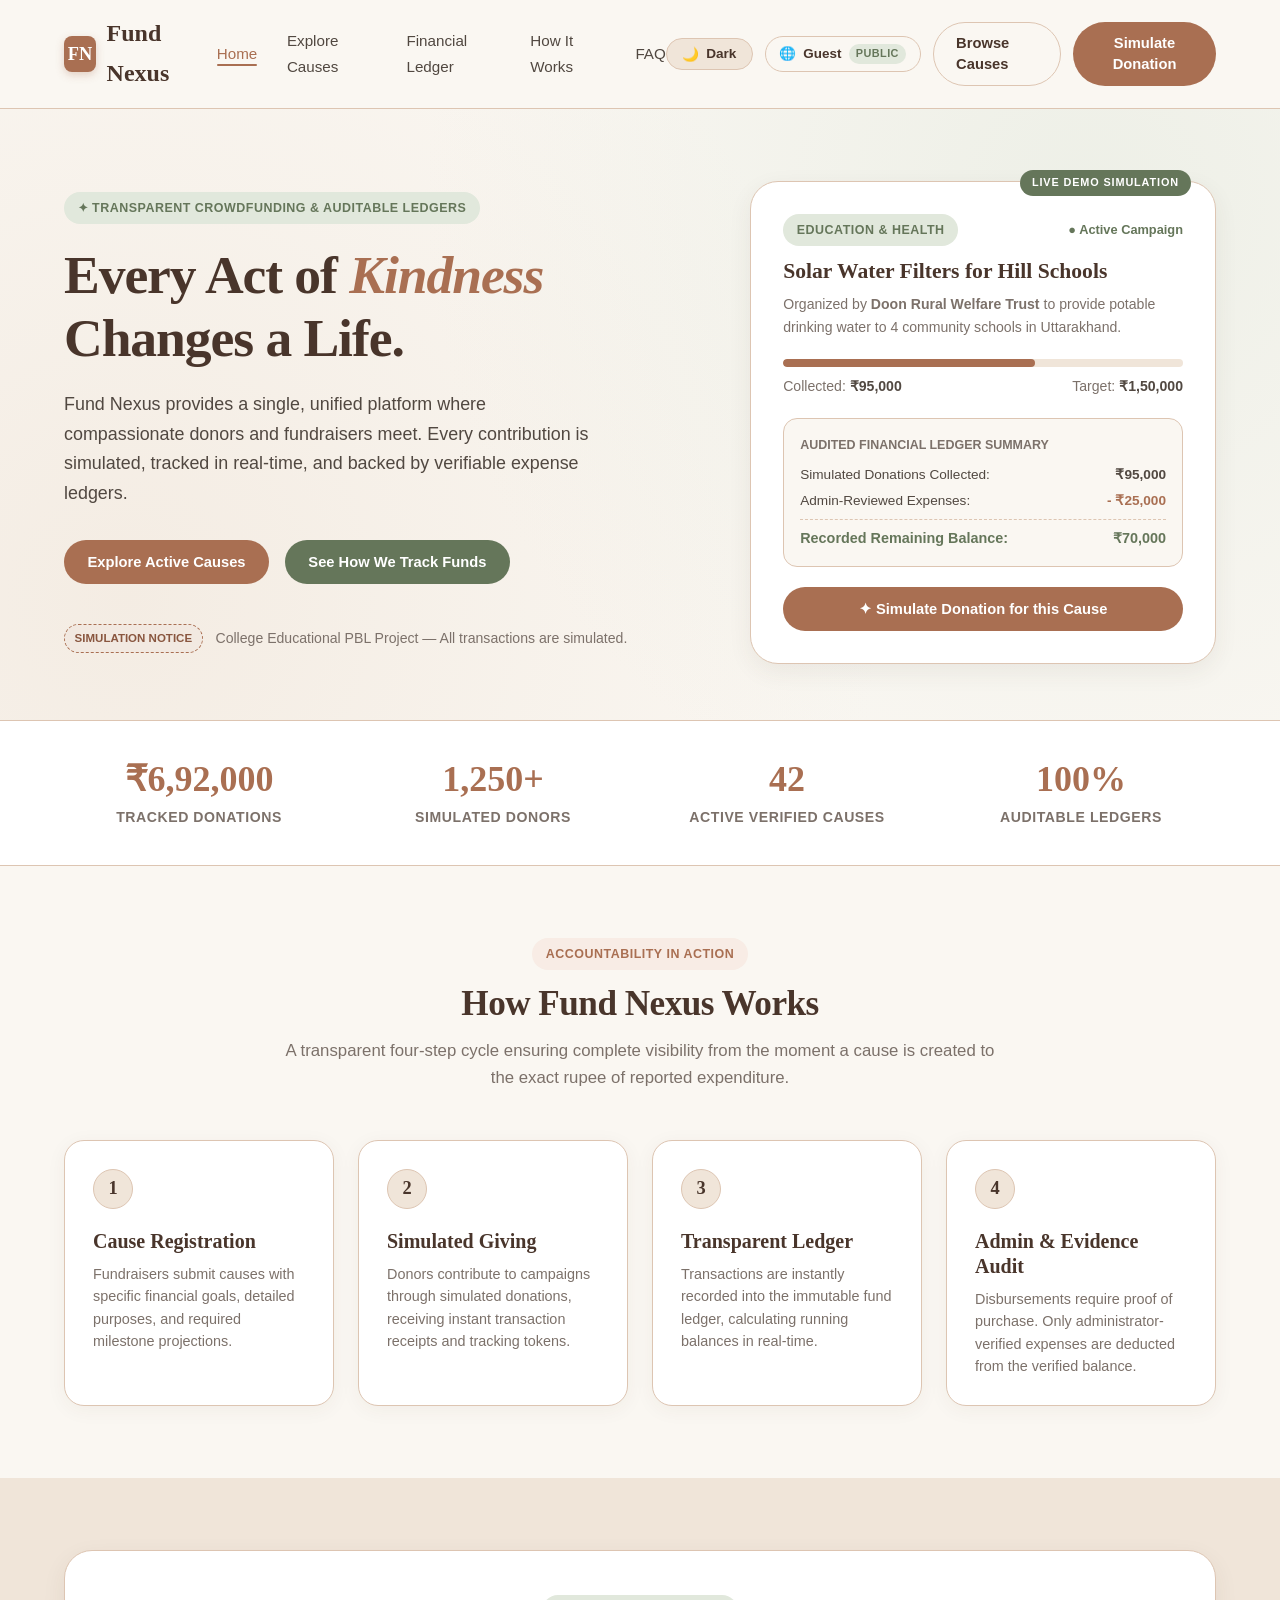
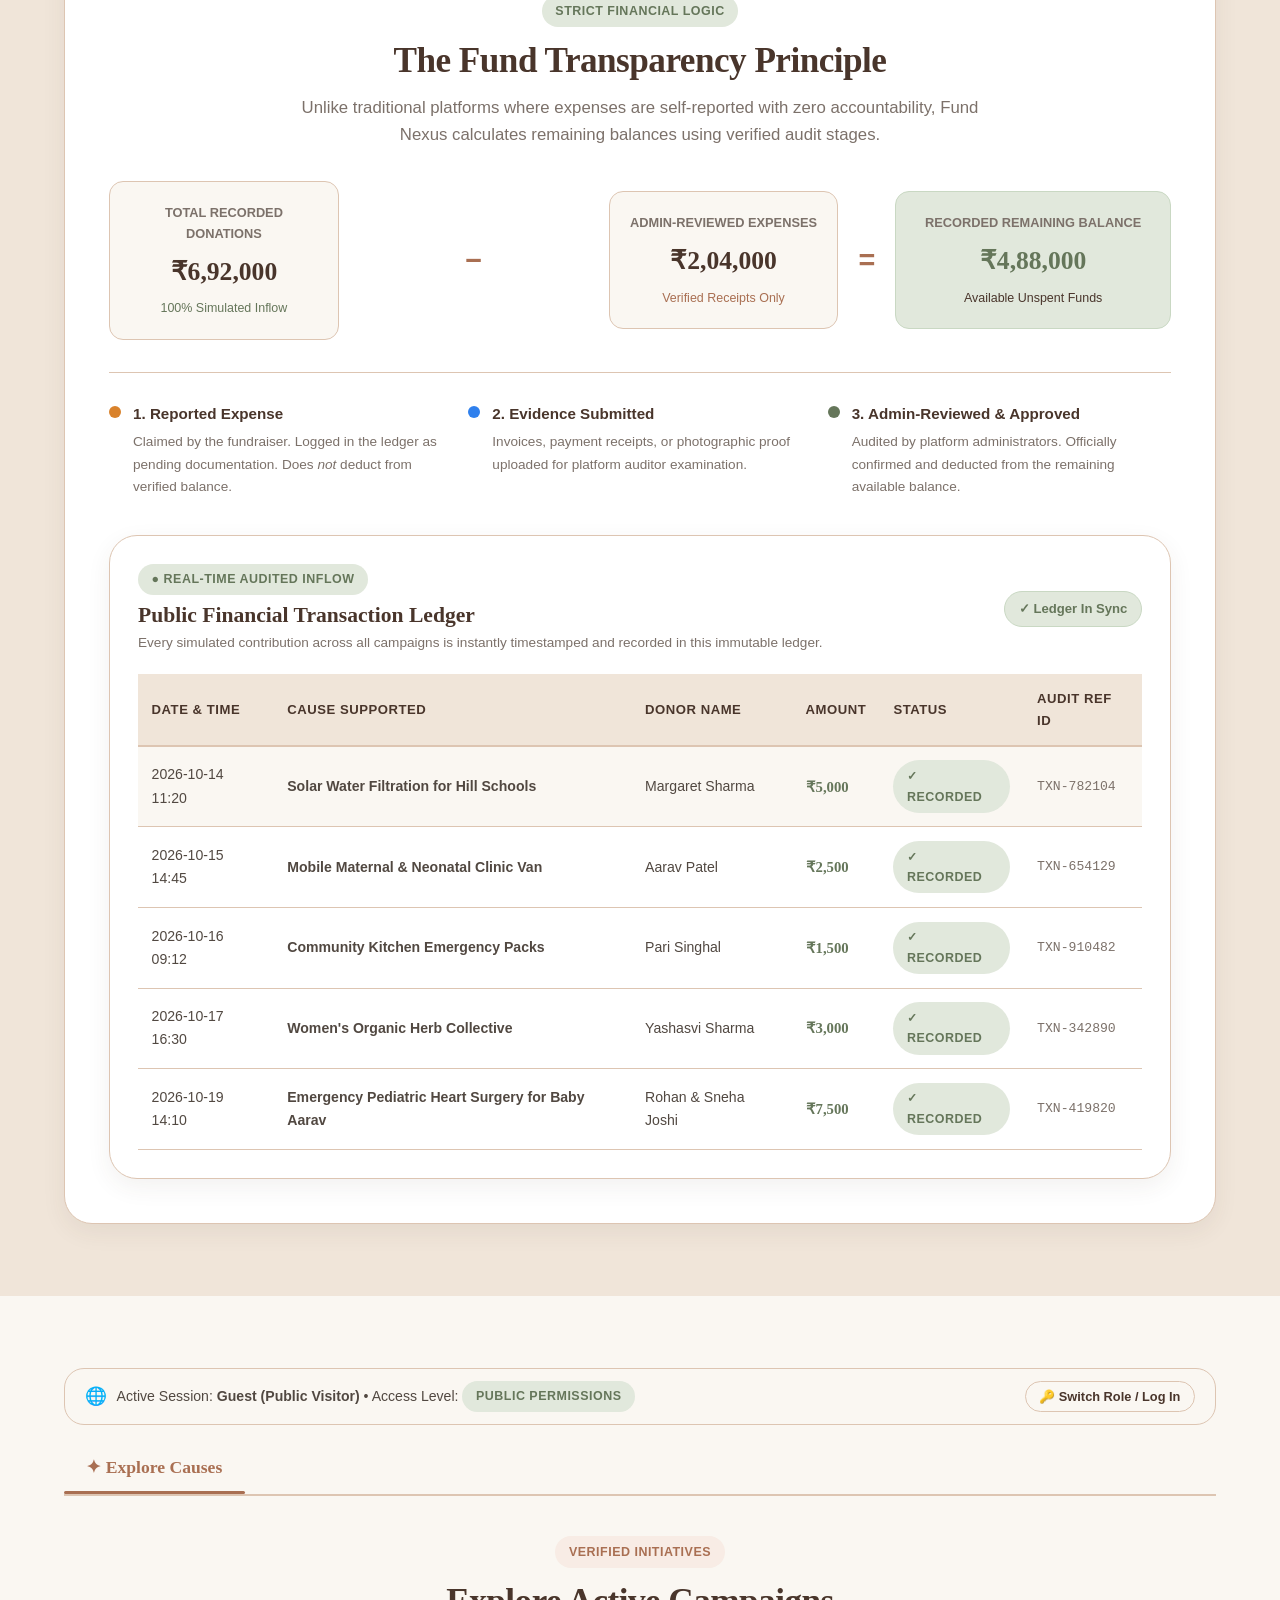
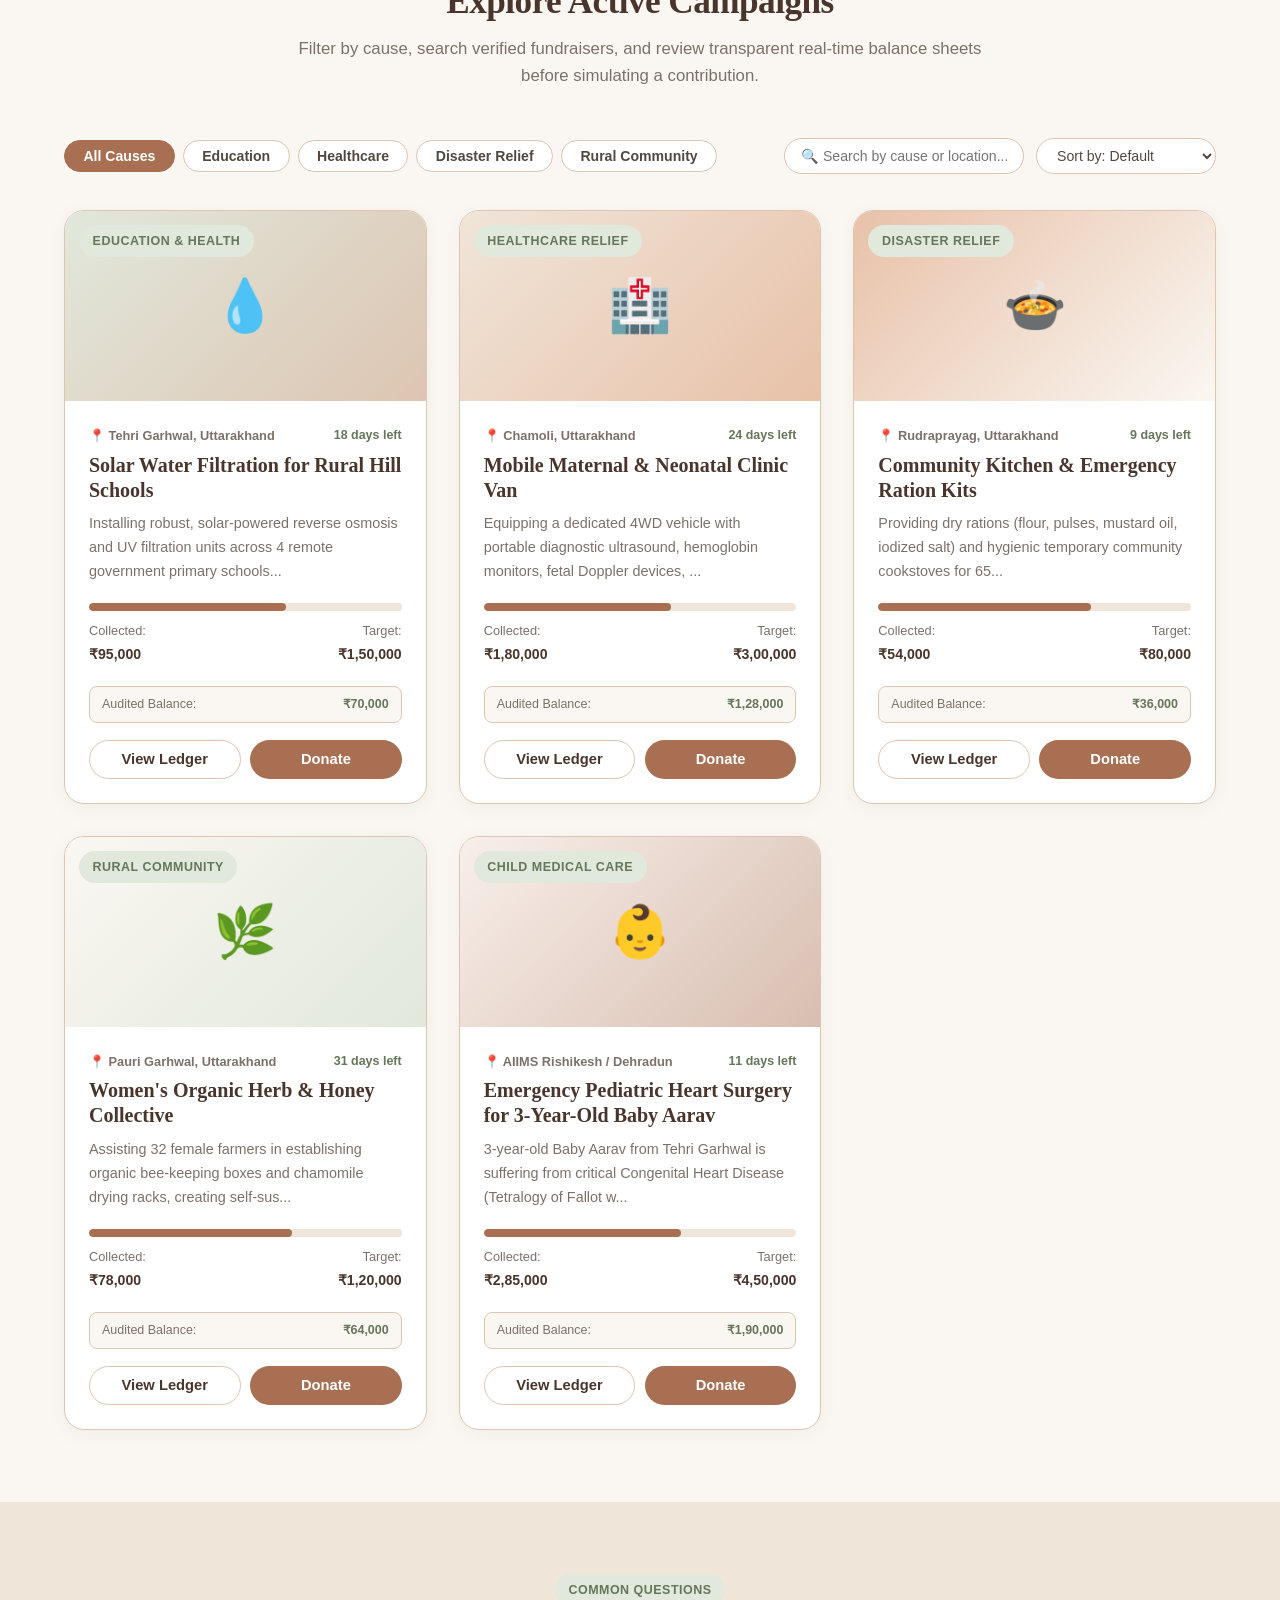
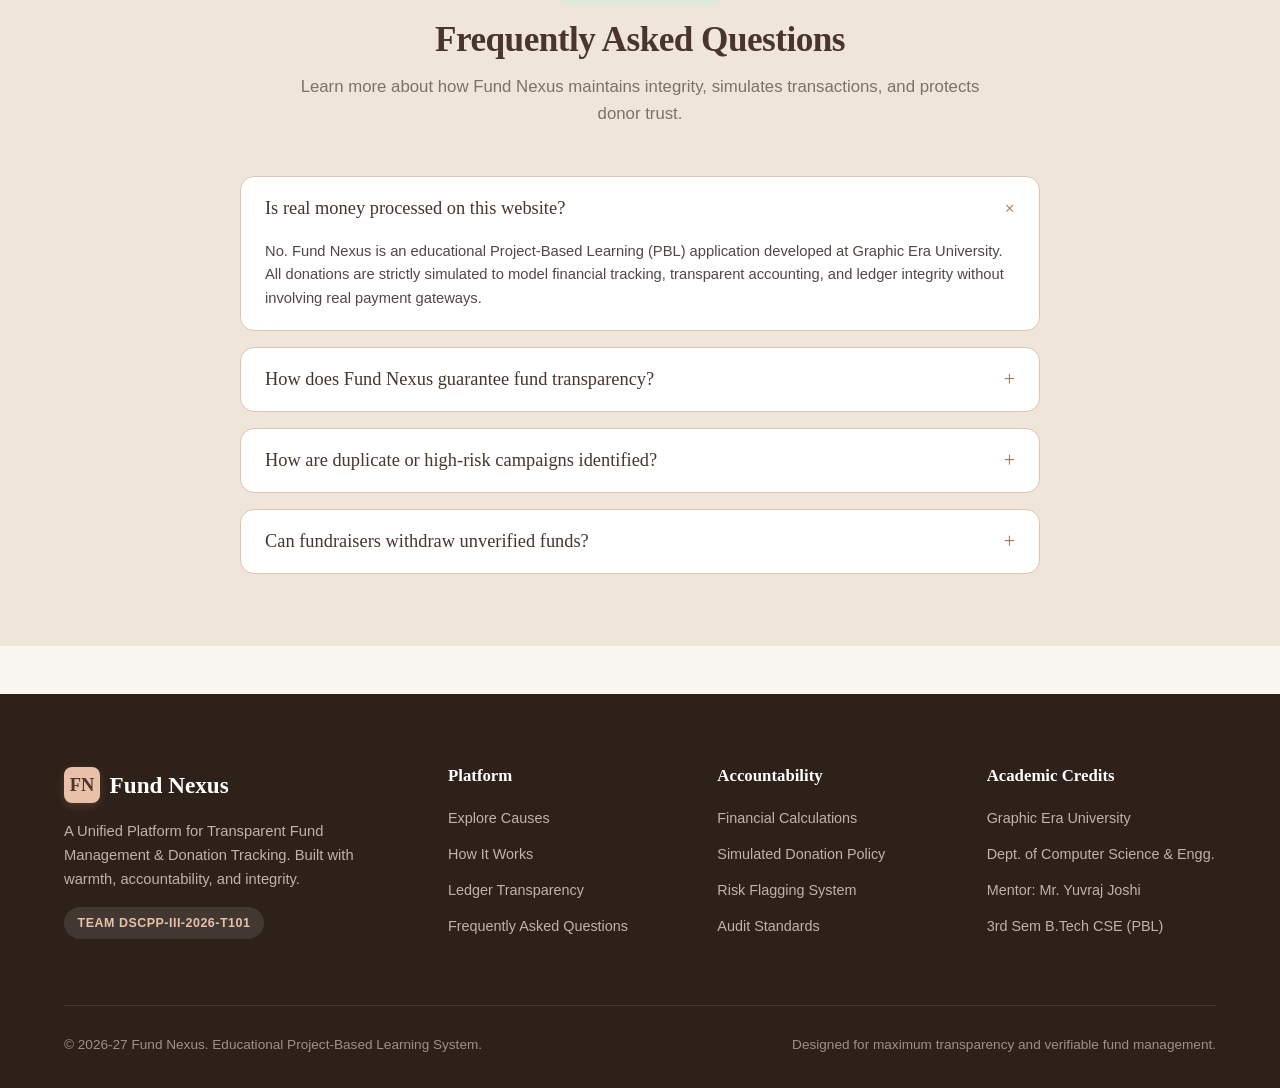
==== commit 657b0c05: "feat(donor-portal): display active verified campaigns table and instant donation actions in donor da" ====
--- a/index.html
+++ b/index.html
@@ -370,8 +370,8 @@
             <div style="display: flex; justify-content: space-between; align-items: center; flex-wrap: wrap; gap: 1rem; margin-bottom: 2rem;">
               <div>
                 <span class="badge badge-sage">Verified Donor Account</span>
-                <h2 style="margin: 0.5rem 0 0.25rem;">Welcome back, Margaret Sharma 💙</h2>
-                <p class="text-muted" style="margin: 0;">Donor ID: <code>DNR-4091</code> &bull; All contributions logged in auditable ledger</p>
+                <h2 style="margin: 0.5rem 0 0.25rem;" id="donor-welcome-name">Welcome back, Margaret Sharma 💙</h2>
+                <p class="text-muted" style="margin: 0;">Donor ID: <code id="donor-welcome-id">DNR-4091</code> &bull; All contributions logged in auditable ledger</p>
               </div>
               <div style="display: flex; gap: 1rem;">
                 <div style="background: var(--color-warm-cream); padding: 1rem 1.5rem; border-radius: var(--radius-md); border: 1px solid var(--color-nude-beige); text-align: center;">
@@ -382,6 +382,41 @@
                   <span style="font-size: 0.8rem; color: var(--color-muted-text); text-transform: uppercase;">Contributions</span>
                   <div id="donor-total-txns" style="font-size: 1.6rem; font-weight: 700; color: var(--color-forest-sage); font-family: var(--font-serif);">4 Donations</div>
                 </div>
+              </div>
+            </div>
+
+            <!-- Active Campaigns Available to Support (All Campaigns in Donor Account) -->
+            <div style="margin-bottom: 2.25rem;">
+              <div style="display: flex; justify-content: space-between; align-items: center; margin-bottom: 1.25rem; flex-wrap: wrap; gap: 0.75rem;">
+                <div>
+                  <span class="badge badge-terracotta" style="margin-bottom: 0.35rem;">Verified Causes</span>
+                  <h3 style="margin: 0.2rem 0 0.15rem; font-size: 1.35rem;">Active Campaigns Available to Support</h3>
+                  <p class="text-muted" style="margin: 0; font-size: 0.88rem;">
+                    Select any cause below to inspect verified financial records and simulate contributions.
+                  </p>
+                </div>
+                <button type="button" class="btn btn-outline" onclick="switchDashboardTab('portal-explore')" style="font-size: 0.85rem; padding: 0.4rem 0.9rem;">
+                  ✦ Open Explore Grid View
+                </button>
+              </div>
+
+              <div style="overflow-x: auto;">
+                <table class="nexus-table">
+                  <thead>
+                    <tr>
+                      <th>Cause / Campaign</th>
+                      <th>Category</th>
+                      <th>Target Goal</th>
+                      <th>Collected</th>
+                      <th>Audited Balance</th>
+                      <th>Progress</th>
+                      <th>Action</th>
+                    </tr>
+                  </thead>
+                  <tbody id="donor-campaigns-tbody">
+                    <!-- Rendered dynamically via renderDonorDashboard() -->
+                  </tbody>
+                </table>
               </div>
             </div>
 
@@ -912,8 +947,8 @@
   </div>
 
   <!-- JavaScript Scripts with Cache Busting -->
-  <script src="js/campaigns-data.js?v=10"></script>
-  <script src="js/campaigns-ui.js?v=10"></script>
-  <script src="js/main.js?v=10"></script>
+  <script src="js/campaigns-data.js?v=12"></script>
+  <script src="js/campaigns-ui.js?v=12"></script>
+  <script src="js/main.js?v=12"></script>
 </body>
 </html>
--- a/css/style.css
+++ b/css/style.css
@@ -0,0 +1,1193 @@
+/* ==========================================================================
+   FUND NEXUS — Global Stylesheet & Design System
+   Color Palette: Warm Cream (#FAF7F2), Light Beige (#F0E5D9), Terracotta (#A96F52),
+                  Forest Sage (#65765A), Dark Cocoa (#49352B)
+   Human-designed, warm, transparent, and approachable.
+   ========================================================================== */
+
+/* 1. Design Tokens & CSS Variables */
+:root {
+  /* Palette Tokens */
+  --color-warm-cream: #FAF7F2;       /* Base background: 70% */
+  --color-light-beige: #F0E5D9;      /* Card & section alt background */
+  --color-white: #FFFFFF;            /* Pure white for raised cards */
+  --color-nude-beige: #DDC5B2;       /* Subtle dividers & borders */
+  --color-dusty-peach: #E8C1A8;      /* Warm accent & light highlights */
+  
+  --color-terracotta: #A96F52;       /* Primary brand action color */
+  --color-terracotta-dark: #89563F;  /* Hover & active states */
+  --color-pale-sage: #E1E8DC;        /* Soft status badges & highlights */
+  --color-forest-sage: #65765A;      /* Secondary accent & verified tags */
+  --color-forest-sage-dark: #4e5c46;
+  
+  --color-cocoa-heading: #49352B;    /* Serif headings */
+  --color-charcoal-body: #514841;    /* High-contrast body text */
+  --color-muted-text: #7C716A;       /* Secondary details & dates */
+  --color-border-soft: rgba(169, 111, 82, 0.15);
+  
+  /* Typography */
+  --font-serif: 'Playfair Display', Georgia, serif;
+  --font-sans: 'Plus Jakarta Sans', -apple-system, BlinkMacSystemFont, 'Segoe UI', Roboto, sans-serif;
+  
+  /* Radii & Shadows */
+  --radius-sm: 8px;
+  --radius-md: 14px;
+  --radius-lg: 20px;
+  --radius-xl: 28px;
+  --radius-pill: 9999px;
+  
+  --shadow-subtle: 0 4px 20px rgba(73, 53, 43, 0.05);
+  --shadow-card: 0 8px 24px rgba(73, 53, 43, 0.07);
+  --shadow-hover: 0 14px 34px rgba(73, 53, 43, 0.12);
+
+  /* Transitions */
+  --transition-smooth: all 0.25s cubic-bezier(0.16, 1, 0.3, 1);
+}
+
+/* 1.1 Dark Mode Palette Tokens (Rich Warm Nude Mocha Theme) */
+[data-theme="dark"],
+body.dark-mode {
+  --color-warm-cream: #1A1411;       /* Deep Mocha Nude base background */
+  --color-light-beige: #251C17;      /* Warm Nude surface & section background */
+  --color-white: #2E231C;            /* Elevated Nude Cocoa card */
+  --color-nude-beige: #4A3B31;       /* Nude Mocha borders & dividers */
+  --color-dusty-peach: #E4A988;      /* Warm Nude Peach accent */
+  
+  --color-terracotta: #D98762;       /* Luminous Terracotta for primary actions */
+  --color-terracotta-dark: #EF9B76;  /* Hover state */
+  --color-pale-sage: #263321;        /* Soft Sage badge background */
+  --color-forest-sage: #9AB88A;      /* Soft Forest Sage */
+  --color-forest-sage-dark: #B2D2A1;
+  
+  --color-cocoa-heading: #F8EFE6;    /* Glowing Nude Cream serif headings */
+  --color-charcoal-body: #E0D3C7;    /* Warm high-contrast Nude body text */
+  --color-muted-text: #B4A396;       /* Soft Nude secondary details */
+  --color-border-soft: rgba(217, 135, 98, 0.25);
+  
+  --shadow-subtle: 0 4px 20px rgba(0, 0, 0, 0.45);
+  --shadow-card: 0 8px 28px rgba(0, 0, 0, 0.6);
+  --shadow-hover: 0 14px 38px rgba(0, 0, 0, 0.8);
+}
+
+[data-theme="dark"] body,
+body.dark-mode {
+  background-color: var(--color-warm-cream) !important;
+  color: var(--color-charcoal-body) !important;
+}
+
+[data-theme="dark"] .navbar,
+body.dark-mode .navbar {
+  background-color: rgba(26, 20, 17, 0.95) !important;
+  border-bottom-color: var(--color-nude-beige) !important;
+}
+
+[data-theme="dark"] .card,
+[data-theme="dark"] .campaign-card,
+[data-theme="dark"] .hero-spotlight,
+[data-theme="dark"] .workflow-card,
+[data-theme="dark"] .transparency-box,
+[data-theme="dark"] .modal-container,
+body.dark-mode .card,
+body.dark-mode .campaign-card,
+body.dark-mode .hero-spotlight,
+body.dark-mode .workflow-card,
+body.dark-mode .transparency-box,
+body.dark-mode .modal-container {
+  background-color: var(--color-white) !important;
+  border-color: var(--color-nude-beige) !important;
+}
+
+[data-theme="dark"] .stats-bar,
+body.dark-mode .stats-bar {
+  background-color: #211914 !important;
+  border-color: var(--color-nude-beige) !important;
+}
+
+[data-theme="dark"] .transparency-section,
+body.dark-mode .transparency-section {
+  background-color: #221A15 !important;
+}
+
+[data-theme="dark"] .formula-card,
+body.dark-mode .formula-card {
+  background-color: #251D18 !important;
+  border-color: var(--color-nude-beige) !important;
+}
+
+[data-theme="dark"] .formula-card.remaining,
+body.dark-mode .formula-card.remaining {
+  background-color: #23301E !important;
+  border-color: #384C30 !important;
+}
+
+[data-theme="dark"] .footer,
+body.dark-mode .footer {
+  background-color: #120D0A !important;
+}
+
+[data-theme="dark"] .modal-backdrop,
+body.dark-mode .modal-backdrop {
+  background-color: rgba(0, 0, 0, 0.82) !important;
+}
+
+[data-theme="dark"] .nexus-input,
+[data-theme="dark"] .nexus-select,
+body.dark-mode .nexus-input,
+body.dark-mode .nexus-select {
+  background-color: #241C17 !important;
+  color: #F8EFE6 !important;
+  border-color: #4A3B31 !important;
+}
+
+[data-theme="dark"] .nexus-table th,
+body.dark-mode .nexus-table th {
+  background-color: #251C17 !important;
+  color: #F8EFE6 !important;
+  border-bottom-color: #4A3B31 !important;
+}
+
+[data-theme="dark"] .nexus-table td,
+body.dark-mode .nexus-table td {
+  border-bottom-color: #382B22 !important;
+  color: #E0D3C7 !important;
+}
+
+/* ==========================================================================
+   Dedicated Floating Appearance Dock (Separate Theme Controller)
+   ========================================================================== */
+.theme-floating-dock {
+  position: fixed;
+  bottom: 24px;
+  left: 24px;
+  z-index: 9998;
+  background-color: var(--color-white);
+  border: 1px solid var(--color-nude-beige);
+  border-radius: var(--radius-pill);
+  box-shadow: 0 10px 30px rgba(0, 0, 0, 0.22);
+  padding: 0.35rem 0.5rem;
+  display: flex;
+  align-items: center;
+  gap: 0.4rem;
+  backdrop-filter: blur(10px);
+  transition: var(--transition-smooth);
+}
+
+.dock-title {
+  font-size: 0.78rem;
+  font-weight: 700;
+  color: var(--color-muted-text);
+  padding: 0 0.5rem 0 0.4rem;
+  text-transform: uppercase;
+  letter-spacing: 0.05em;
+}
+
+.dock-btn {
+  display: inline-flex;
+  align-items: center;
+  gap: 0.35rem;
+  padding: 0.4rem 0.85rem;
+  border-radius: var(--radius-pill);
+  border: 1px solid transparent;
+  background: transparent;
+  color: var(--color-charcoal-body);
+  font-family: var(--font-sans);
+  font-size: 0.84rem;
+  font-weight: 600;
+  cursor: pointer;
+  transition: var(--transition-smooth);
+}
+
+.dock-btn:hover {
+  background-color: var(--color-light-beige);
+}
+
+.dock-btn.active {
+  background-color: var(--color-terracotta);
+  color: #FFFFFF;
+  box-shadow: 0 3px 10px rgba(169, 111, 82, 0.35);
+}
+
+/* Theme Toggle Button (Navbar) */
+.theme-toggle-btn {
+  display: inline-flex;
+  align-items: center;
+  gap: 0.45rem;
+  background-color: var(--color-light-beige);
+  border: 1px solid var(--color-nude-beige);
+  color: var(--color-cocoa-heading);
+  padding: 0.45rem 0.95rem;
+  border-radius: var(--radius-pill);
+  font-family: var(--font-sans);
+  font-size: 0.85rem;
+  font-weight: 600;
+  cursor: pointer;
+  transition: var(--transition-smooth);
+}
+
+.theme-toggle-btn:hover {
+  background-color: var(--color-nude-beige);
+  color: var(--color-cocoa-heading);
+  transform: translateY(-1px);
+}
+
+/* 2. Global Reset & Base Setup */
+*, *::before, *::after {
+  box-sizing: border-box;
+  margin: 0;
+  padding: 0;
+}
+
+html {
+  font-size: 16px;
+  scroll-behavior: smooth;
+  transition: background-color 0.3s ease, color 0.3s ease;
+}
+
+body {
+  font-family: var(--font-sans);
+  background-color: var(--color-warm-cream);
+  color: var(--color-charcoal-body);
+  line-height: 1.65;
+  -webkit-font-smoothing: antialiased;
+}
+
+/* 3. Typography Rules */
+h1, h2, h3, h4, h5, h6 {
+  font-family: var(--font-serif);
+  color: var(--color-cocoa-heading);
+  font-weight: 600;
+  line-height: 1.25;
+  margin-bottom: 0.75rem;
+}
+
+h1 { font-size: 2.85rem; letter-spacing: -0.02em; }
+h2 { font-size: 2.2rem; letter-spacing: -0.015em; }
+h3 { font-size: 1.45rem; }
+h4 { font-size: 1.15rem; }
+
+p {
+  margin-bottom: 1rem;
+  color: var(--color-charcoal-body);
+}
+
+a {
+  color: var(--color-terracotta);
+  text-decoration: none;
+  transition: var(--transition-smooth);
+}
+
+a:hover {
+  color: var(--color-terracotta-dark);
+}
+
+/* 4. Container & Layout Utilities */
+.container {
+  width: 100%;
+  max-width: 1200px;
+  margin-left: auto;
+  margin-right: auto;
+  padding-left: 1.5rem;
+  padding-right: 1.5rem;
+}
+
+.section {
+  padding: 4.5rem 0;
+}
+
+.section-title-wrap {
+  text-align: center;
+  max-width: 720px;
+  margin: 0 auto 3rem;
+}
+
+.section-subtitle {
+  color: var(--color-muted-text);
+  font-size: 1.05rem;
+  line-height: 1.6;
+}
+
+.text-center { text-align: center; }
+.text-muted { color: var(--color-muted-text); }
+
+/* 5. Navigation Bar */
+.navbar {
+  position: sticky;
+  top: 0;
+  z-index: 1000;
+  background-color: rgba(250, 247, 242, 0.95);
+  backdrop-filter: blur(12px);
+  border-bottom: 1px solid var(--color-nude-beige);
+  padding: 0.9rem 0;
+  transition: var(--transition-smooth);
+}
+
+.navbar .nav-container {
+  display: flex;
+  align-items: center;
+  justify-content: space-between;
+}
+
+.nav-brand {
+  display: flex;
+  align-items: center;
+  gap: 0.65rem;
+  font-family: var(--font-serif);
+  font-size: 1.5rem;
+  font-weight: 700;
+  color: var(--color-cocoa-heading);
+  text-decoration: none;
+}
+
+.nav-brand-icon {
+  width: 36px;
+  height: 36px;
+  background-color: var(--color-terracotta);
+  border-radius: var(--radius-sm);
+  display: flex;
+  align-items: center;
+  justify-content: center;
+  color: var(--color-white);
+  font-family: var(--font-serif);
+  font-weight: 700;
+  font-size: 1.15rem;
+  box-shadow: 0 3px 8px rgba(169, 111, 82, 0.3);
+}
+
+.nav-links {
+  display: flex;
+  align-items: center;
+  gap: 1.85rem;
+  list-style: none;
+}
+
+.nav-links a {
+  color: var(--color-charcoal-body);
+  font-weight: 500;
+  font-size: 0.95rem;
+  position: relative;
+  padding: 0.25rem 0;
+}
+
+.nav-links a:hover,
+.nav-links a.active {
+  color: var(--color-terracotta);
+}
+
+.nav-links a.active::after {
+  content: '';
+  position: absolute;
+  bottom: 0;
+  left: 0;
+  width: 100%;
+  height: 2px;
+  background-color: var(--color-terracotta);
+  border-radius: var(--radius-pill);
+}
+
+.nav-actions {
+  display: flex;
+  align-items: center;
+  gap: 0.75rem;
+}
+
+.mobile-menu-btn {
+  display: none;
+  background: none;
+  border: none;
+  font-size: 1.5rem;
+  color: var(--color-cocoa-heading);
+  cursor: pointer;
+}
+
+/* 6. Buttons & Interactions */
+.btn {
+  display: inline-flex;
+  align-items: center;
+  justify-content: center;
+  gap: 0.5rem;
+  padding: 0.65rem 1.4rem;
+  font-family: var(--font-sans);
+  font-size: 0.92rem;
+  font-weight: 600;
+  border-radius: var(--radius-pill);
+  cursor: pointer;
+  border: 1px solid transparent;
+  transition: var(--transition-smooth);
+  text-decoration: none;
+  line-height: 1.4;
+}
+
+.btn-primary {
+  background-color: var(--color-terracotta);
+  color: var(--color-white);
+}
+
+.btn-primary:hover {
+  background-color: var(--color-terracotta-dark);
+  color: var(--color-white);
+  transform: translateY(-2px);
+  box-shadow: 0 6px 18px rgba(169, 111, 82, 0.28);
+}
+
+.btn-secondary {
+  background-color: var(--color-forest-sage);
+  color: var(--color-white);
+}
+
+.btn-secondary:hover {
+  background-color: var(--color-forest-sage-dark);
+  color: var(--color-white);
+  transform: translateY(-2px);
+  box-shadow: 0 6px 18px rgba(101, 118, 90, 0.25);
+}
+
+.btn-outline {
+  background-color: transparent;
+  border-color: var(--color-nude-beige);
+  color: var(--color-cocoa-heading);
+}
+
+.btn-outline:hover {
+  border-color: var(--color-terracotta);
+  color: var(--color-terracotta);
+  background-color: rgba(221, 197, 178, 0.15);
+}
+
+.btn-soft {
+  background-color: var(--color-light-beige);
+  color: var(--color-cocoa-heading);
+}
+
+.btn-soft:hover {
+  background-color: var(--color-nude-beige);
+}
+
+/* 7. Badges & Tags */
+.badge {
+  display: inline-flex;
+  align-items: center;
+  gap: 0.35rem;
+  padding: 0.35rem 0.85rem;
+  border-radius: var(--radius-pill);
+  font-size: 0.78rem;
+  font-weight: 600;
+  text-transform: uppercase;
+  letter-spacing: 0.04em;
+}
+
+.badge-sage {
+  background-color: var(--color-pale-sage);
+  color: var(--color-forest-sage);
+}
+
+.badge-terracotta {
+  background-color: #F8ECE5;
+  color: var(--color-terracotta);
+}
+
+.badge-peach {
+  background-color: var(--color-dusty-peach);
+  color: var(--color-cocoa-heading);
+}
+
+.badge-simulation {
+  background-color: #F2E9E1;
+  color: var(--color-terracotta-dark);
+  border: 1px dashed var(--color-terracotta);
+  font-size: 0.72rem;
+  padding: 0.25rem 0.6rem;
+  border-radius: var(--radius-pill);
+  font-weight: 600;
+}
+
+/* 8. Hero Section */
+.hero-section {
+  padding: 4.5rem 0 3.5rem;
+  background: radial-gradient(circle at 85% 15%, rgba(225, 232, 220, 0.5) 0%, transparent 55%),
+              radial-gradient(circle at 10% 80%, rgba(240, 229, 217, 0.6) 0%, transparent 60%);
+}
+
+.hero-grid {
+  display: grid;
+  grid-template-columns: 1.15fr 0.85fr;
+  gap: 3.5rem;
+  align-items: center;
+}
+
+.hero-badge {
+  display: inline-flex;
+  margin-bottom: 1.25rem;
+}
+
+.hero-title {
+  font-size: 3.35rem;
+  color: var(--color-cocoa-heading);
+  margin-bottom: 1.25rem;
+  line-height: 1.18;
+}
+
+.hero-title em {
+  font-style: italic;
+  color: var(--color-terracotta);
+}
+
+.hero-subtitle {
+  font-size: 1.12rem;
+  color: var(--color-charcoal-body);
+  margin-bottom: 2rem;
+  max-width: 540px;
+}
+
+.hero-actions {
+  display: flex;
+  gap: 1rem;
+  flex-wrap: wrap;
+  margin-bottom: 2.5rem;
+}
+
+/* Hero Spotlight Card (Visual proof of transparent balance) */
+.hero-spotlight {
+  background-color: var(--color-white);
+  border: 1px solid var(--color-nude-beige);
+  border-radius: var(--radius-xl);
+  padding: 2rem;
+  box-shadow: var(--shadow-card);
+  position: relative;
+}
+
+.hero-spotlight::before {
+  content: 'LIVE DEMO SIMULATION';
+  position: absolute;
+  top: -12px;
+  right: 24px;
+  background: var(--color-forest-sage);
+  color: var(--color-white);
+  font-size: 0.68rem;
+  font-weight: 700;
+  letter-spacing: 0.08em;
+  padding: 0.25rem 0.75rem;
+  border-radius: var(--radius-pill);
+}
+
+/* 9. Platform Stats Bar */
+.stats-bar {
+  background-color: var(--color-white);
+  border-top: 1px solid var(--color-nude-beige);
+  border-bottom: 1px solid var(--color-nude-beige);
+  padding: 2.25rem 0;
+}
+
+.stats-grid {
+  display: grid;
+  grid-template-columns: repeat(4, 1fr);
+  gap: 1.5rem;
+  text-align: center;
+}
+
+.stat-item h3 {
+  font-size: 2.25rem;
+  color: var(--color-terracotta);
+  margin-bottom: 0.25rem;
+  font-weight: 700;
+}
+
+.stat-item p {
+  font-size: 0.88rem;
+  color: var(--color-muted-text);
+  font-weight: 600;
+  margin: 0;
+  text-transform: uppercase;
+  letter-spacing: 0.04em;
+}
+
+/* 10. How It Works (4 Steps) */
+.workflow-grid {
+  display: grid;
+  grid-template-columns: repeat(4, 1fr);
+  gap: 1.5rem;
+}
+
+.workflow-card {
+  background-color: var(--color-white);
+  border: 1px solid var(--color-nude-beige);
+  border-radius: var(--radius-lg);
+  padding: 1.75rem;
+  box-shadow: var(--shadow-subtle);
+  position: relative;
+  transition: var(--transition-smooth);
+}
+
+.workflow-card:hover {
+  transform: translateY(-4px);
+  box-shadow: var(--shadow-hover);
+  border-color: var(--color-terracotta);
+}
+
+.workflow-step-num {
+  width: 40px;
+  height: 40px;
+  background-color: var(--color-light-beige);
+  color: var(--color-cocoa-heading);
+  border-radius: 50%;
+  display: flex;
+  align-items: center;
+  justify-content: center;
+  font-weight: 700;
+  font-family: var(--font-serif);
+  font-size: 1.15rem;
+  margin-bottom: 1.25rem;
+  border: 1px solid var(--color-nude-beige);
+}
+
+.workflow-card h3 {
+  font-size: 1.25rem;
+  margin-bottom: 0.6rem;
+}
+
+.workflow-card p {
+  font-size: 0.9rem;
+  color: var(--color-muted-text);
+  line-height: 1.55;
+  margin: 0;
+}
+
+/* 11. Financial Transparency Breakdown Box */
+.transparency-section {
+  background-color: var(--color-light-beige);
+}
+
+.transparency-box {
+  background-color: var(--color-white);
+  border: 1px solid var(--color-nude-beige);
+  border-radius: var(--radius-xl);
+  padding: 2.75rem;
+  box-shadow: var(--shadow-card);
+}
+
+.transparency-formula-grid {
+  display: grid;
+  grid-template-columns: repeat(3, 1fr) auto repeat(1, 1.2fr);
+  align-items: center;
+  gap: 1.25rem;
+  margin: 2rem 0;
+}
+
+.formula-card {
+  background: var(--color-warm-cream);
+  border: 1px solid var(--color-nude-beige);
+  border-radius: var(--radius-md);
+  padding: 1.25rem;
+  text-align: center;
+}
+
+.formula-card .label {
+  font-size: 0.8rem;
+  font-weight: 600;
+  text-transform: uppercase;
+  color: var(--color-muted-text);
+  margin-bottom: 0.4rem;
+}
+
+.formula-card .amount {
+  font-size: 1.6rem;
+  font-weight: 700;
+  color: var(--color-cocoa-heading);
+  font-family: var(--font-serif);
+}
+
+.formula-card.remaining {
+  background: var(--color-pale-sage);
+  border-color: #c9d8c3;
+}
+
+.formula-card.remaining .amount {
+  color: var(--color-forest-sage);
+}
+
+.operator {
+  font-size: 1.8rem;
+  font-weight: 700;
+  color: var(--color-terracotta);
+  text-align: center;
+}
+
+/* Expense Status Pill Matrix */
+.expense-status-matrix {
+  display: grid;
+  grid-template-columns: repeat(3, 1fr);
+  gap: 1rem;
+  margin-top: 1.75rem;
+  padding-top: 1.75rem;
+  border-top: 1px solid var(--color-nude-beige);
+}
+
+.status-guide-item {
+  display: flex;
+  align-items: flex-start;
+  gap: 0.75rem;
+}
+
+.status-dot {
+  width: 12px;
+  height: 12px;
+  border-radius: 50%;
+  margin-top: 5px;
+  flex-shrink: 0;
+}
+
+/* 12. Campaign Cards Grid */
+.campaign-grid {
+  display: grid;
+  grid-template-columns: repeat(3, 1fr);
+  gap: 2rem;
+}
+
+.campaign-card {
+  background-color: var(--color-white);
+  border: 1px solid var(--color-nude-beige);
+  border-radius: var(--radius-lg);
+  overflow: hidden;
+  box-shadow: var(--shadow-subtle);
+  transition: var(--transition-smooth);
+  display: flex;
+  flex-direction: column;
+}
+
+.campaign-card:hover {
+  transform: translateY(-5px);
+  box-shadow: var(--shadow-hover);
+}
+
+.campaign-image-placeholder {
+  height: 190px;
+  background-color: var(--color-light-beige);
+  position: relative;
+  display: flex;
+  align-items: center;
+  justify-content: center;
+  color: var(--color-muted-text);
+  overflow: hidden;
+}
+
+.campaign-image-placeholder img {
+  width: 100%;
+  height: 100%;
+  object-fit: cover;
+}
+
+.campaign-tag-overlay {
+  position: absolute;
+  top: 14px;
+  left: 14px;
+}
+
+.campaign-body {
+  padding: 1.5rem;
+  display: flex;
+  flex-direction: column;
+  flex-grow: 1;
+}
+
+.campaign-body h3 {
+  font-size: 1.25rem;
+  margin-bottom: 0.6rem;
+  color: var(--color-cocoa-heading);
+}
+
+.campaign-desc {
+  font-size: 0.9rem;
+  color: var(--color-muted-text);
+  margin-bottom: 1.25rem;
+  flex-grow: 1;
+}
+
+.progress-container {
+  width: 100%;
+  background-color: var(--color-light-beige);
+  border-radius: var(--radius-pill);
+  height: 8px;
+  overflow: hidden;
+  margin-bottom: 0.5rem;
+}
+
+.progress-bar {
+  height: 100%;
+  background-color: var(--color-terracotta);
+  border-radius: var(--radius-pill);
+  transition: width 0.8s ease;
+}
+
+.campaign-meta {
+  display: flex;
+  justify-content: space-between;
+  font-size: 0.88rem;
+  margin-bottom: 1.25rem;
+}
+
+.campaign-meta strong {
+  color: var(--color-cocoa-heading);
+}
+
+/* 13. FAQ Accordion */
+.faq-wrap {
+  max-width: 800px;
+  margin: 0 auto;
+  display: flex;
+  flex-direction: column;
+  gap: 1rem;
+}
+
+.faq-item {
+  background-color: var(--color-white);
+  border: 1px solid var(--color-nude-beige);
+  border-radius: var(--radius-md);
+  overflow: hidden;
+  transition: var(--transition-smooth);
+}
+
+.faq-question {
+  width: 100%;
+  padding: 1.25rem 1.5rem;
+  text-align: left;
+  background: none;
+  border: none;
+  font-family: var(--font-serif);
+  font-size: 1.15rem;
+  color: var(--color-cocoa-heading);
+  display: flex;
+  justify-content: space-between;
+  align-items: center;
+  cursor: pointer;
+}
+
+.faq-icon {
+  font-size: 1.25rem;
+  color: var(--color-terracotta);
+  transition: transform 0.25s ease;
+}
+
+.faq-item.active .faq-icon {
+  transform: rotate(45deg);
+}
+
+.faq-answer {
+  max-height: 0;
+  overflow: hidden;
+  transition: max-height 0.3s ease, padding 0.3s ease;
+  padding: 0 1.5rem;
+}
+
+.faq-item.active .faq-answer {
+  max-height: 250px;
+  padding: 0 1.5rem 1.25rem;
+}
+
+.faq-answer p {
+  color: var(--color-charcoal-body);
+  font-size: 0.92rem;
+  margin: 0;
+  line-height: 1.6;
+}
+
+/* 14. Footer */
+.footer {
+  background-color: #2D211A;
+  color: #EDE4DC;
+  padding: 4.5rem 0 2rem;
+  margin-top: 3rem;
+}
+
+.footer-top {
+  display: grid;
+  grid-template-columns: 1.5fr repeat(3, 1fr);
+  gap: 2.5rem;
+  margin-bottom: 3.5rem;
+}
+
+.footer-brand h3 {
+  color: #FFFFFF;
+  font-size: 1.6rem;
+  margin-bottom: 0.75rem;
+}
+
+.footer-brand p {
+  color: #C0B4A9;
+  font-size: 0.92rem;
+  max-width: 320px;
+  line-height: 1.6;
+}
+
+.footer-col h4 {
+  color: #FFFFFF;
+  font-size: 1.05rem;
+  margin-bottom: 1.1rem;
+}
+
+.footer-col ul {
+  list-style: none;
+}
+
+.footer-col ul li {
+  margin-bottom: 0.6rem;
+}
+
+.footer-col ul li a {
+  color: #C0B4A9;
+  font-size: 0.9rem;
+}
+
+.footer-col ul li a:hover {
+  color: var(--color-dusty-peach);
+}
+
+.footer-bottom {
+  border-top: 1px solid rgba(255, 255, 255, 0.1);
+  padding-top: 1.75rem;
+  display: flex;
+  justify-content: space-between;
+  align-items: center;
+  flex-wrap: wrap;
+  gap: 1rem;
+  font-size: 0.85rem;
+  color: #9E9186;
+}
+
+/* 15. Mobile & Tablet Responsiveness */
+@media (max-width: 992px) {
+  .hero-grid { grid-template-columns: 1fr; gap: 2.5rem; }
+  .stats-grid { grid-template-columns: repeat(2, 1fr); gap: 2rem; }
+  .workflow-grid { grid-template-columns: repeat(2, 1fr); }
+  .campaign-grid { grid-template-columns: 1fr; }
+  .transparency-formula-grid { grid-template-columns: 1fr; text-align: center; }
+  .operator { transform: rotate(90deg); margin: 0.5rem 0; }
+  .expense-status-matrix { grid-template-columns: 1fr; }
+  .footer-top { grid-template-columns: 1fr 1fr; }
+}
+
+@media (max-width: 600px) {
+  .hero-title { font-size: 2.35rem; }
+  .nav-links { display: none; }
+  .mobile-menu-btn { display: block; }
+  .stats-grid { grid-template-columns: 1fr; }
+  .workflow-grid { grid-template-columns: 1fr; }
+  .footer-top { grid-template-columns: 1fr; }
+}
+
+/* ==========================================================================
+   16. Dynamic Filter & Search Bar
+   ========================================================================== */
+.filter-bar-wrap {
+  display: flex;
+  justify-content: space-between;
+  align-items: center;
+  flex-wrap: wrap;
+  gap: 1.25rem;
+  margin-bottom: 2.25rem;
+}
+
+.category-pills {
+  display: flex;
+  gap: 0.5rem;
+  flex-wrap: wrap;
+}
+
+.filter-btn {
+  background-color: var(--color-white);
+  border: 1px solid var(--color-nude-beige);
+  color: var(--color-charcoal-body);
+  padding: 0.45rem 1.15rem;
+  border-radius: var(--radius-pill);
+  font-size: 0.88rem;
+  font-weight: 600;
+  cursor: pointer;
+  transition: var(--transition-smooth);
+}
+
+.filter-btn:hover,
+.filter-btn.active {
+  background-color: var(--color-terracotta);
+  border-color: var(--color-terracotta);
+  color: var(--color-white);
+}
+
+.search-sort-group {
+  display: flex;
+  gap: 0.75rem;
+  flex-wrap: wrap;
+}
+
+.nexus-input,
+.nexus-select {
+  padding: 0.5rem 1rem;
+  border: 1px solid var(--color-nude-beige);
+  border-radius: var(--radius-pill);
+  background-color: var(--color-white);
+  font-family: var(--font-sans);
+  font-size: 0.88rem;
+  color: var(--color-charcoal-body);
+  outline: none;
+  transition: var(--transition-smooth);
+}
+
+.nexus-input:focus,
+.nexus-select:focus {
+  border-color: var(--color-terracotta);
+  box-shadow: 0 0 0 3px rgba(169, 111, 82, 0.15);
+}
+
+/* ==========================================================================
+   17. Modals (Detail, Donation Checkout & Receipts)
+   ========================================================================== */
+.modal-overlay {
+  position: fixed;
+  top: 0;
+  left: 0;
+  width: 100vw;
+  height: 100vh;
+  z-index: 2000;
+  display: none;
+  align-items: center;
+  justify-content: center;
+  padding: 1.5rem;
+}
+
+.modal-backdrop {
+  position: absolute;
+  top: 0;
+  left: 0;
+  width: 100%;
+  height: 100%;
+  background-color: rgba(45, 33, 26, 0.65);
+  backdrop-filter: blur(6px);
+}
+
+.modal-container {
+  position: relative;
+  z-index: 10;
+  background-color: var(--color-white);
+  border-radius: var(--radius-xl);
+  border: 1px solid var(--color-nude-beige);
+  box-shadow: 0 20px 50px rgba(45, 33, 26, 0.25);
+  max-width: 780px;
+  width: 100%;
+  max-height: 90vh;
+  overflow-y: auto;
+  padding: 2.25rem;
+}
+
+.modal-close-btn {
+  position: absolute;
+  top: 1.25rem;
+  right: 1.25rem;
+  width: 36px;
+  height: 36px;
+  border-radius: 50%;
+  border: 1px solid var(--color-nude-beige);
+  background: var(--color-warm-cream);
+  color: var(--color-cocoa-heading);
+  display: flex;
+  align-items: center;
+  justify-content: center;
+  font-size: 1.15rem;
+  cursor: pointer;
+  transition: var(--transition-smooth);
+}
+
+.modal-close-btn:hover {
+  background-color: var(--color-dusty-peach);
+}
+
+/* Preset Amount Buttons */
+.preset-grid {
+  display: grid;
+  grid-template-columns: repeat(4, 1fr);
+  gap: 0.75rem;
+  margin: 1rem 0;
+}
+
+.preset-btn {
+  background: var(--color-warm-cream);
+  border: 1px solid var(--color-nude-beige);
+  padding: 0.65rem 0.5rem;
+  border-radius: var(--radius-md);
+  font-weight: 600;
+  font-size: 0.95rem;
+  color: var(--color-cocoa-heading);
+  cursor: pointer;
+  text-align: center;
+  transition: var(--transition-smooth);
+}
+
+.preset-btn:hover,
+.preset-btn.active {
+  border-color: var(--color-terracotta);
+  background-color: #F8ECE5;
+  color: var(--color-terracotta-dark);
+}
+
+/* ==========================================================================
+   18. Dashboard Navigation Tabs & Tables
+   ========================================================================== */
+.dashboard-tabs-nav {
+  display: flex;
+  gap: 0.75rem;
+  border-bottom: 2px solid var(--color-nude-beige);
+  margin-bottom: 2.5rem;
+  overflow-x: auto;
+  padding-bottom: 0.25rem;
+}
+
+.dashboard-tab-btn {
+  background: none;
+  border: none;
+  padding: 0.75rem 1.4rem;
+  font-family: var(--font-serif);
+  font-size: 1.1rem;
+  font-weight: 600;
+  color: var(--color-muted-text);
+  cursor: pointer;
+  position: relative;
+  transition: var(--transition-smooth);
+  white-space: nowrap;
+}
+
+.dashboard-tab-btn:hover {
+  color: var(--color-cocoa-heading);
+}
+
+.dashboard-tab-btn.active {
+  color: var(--color-terracotta);
+}
+
+.dashboard-tab-btn.active::after {
+  content: '';
+  position: absolute;
+  bottom: -4px;
+  left: 0;
+  width: 100%;
+  height: 3px;
+  background-color: var(--color-terracotta);
+  border-radius: var(--radius-pill);
+}
+
+.nexus-table {
+  width: 100%;
+  border-collapse: collapse;
+  text-align: left;
+}
+
+.nexus-table th {
+  padding: 0.85rem;
+  background-color: var(--color-light-beige);
+  color: var(--color-cocoa-heading);
+  font-size: 0.82rem;
+  text-transform: uppercase;
+  letter-spacing: 0.04em;
+  border-bottom: 2px solid var(--color-nude-beige);
+}
+
+.nexus-table td {
+  padding: 0.85rem;
+  border-bottom: 1px solid var(--color-nude-beige);
+}
+
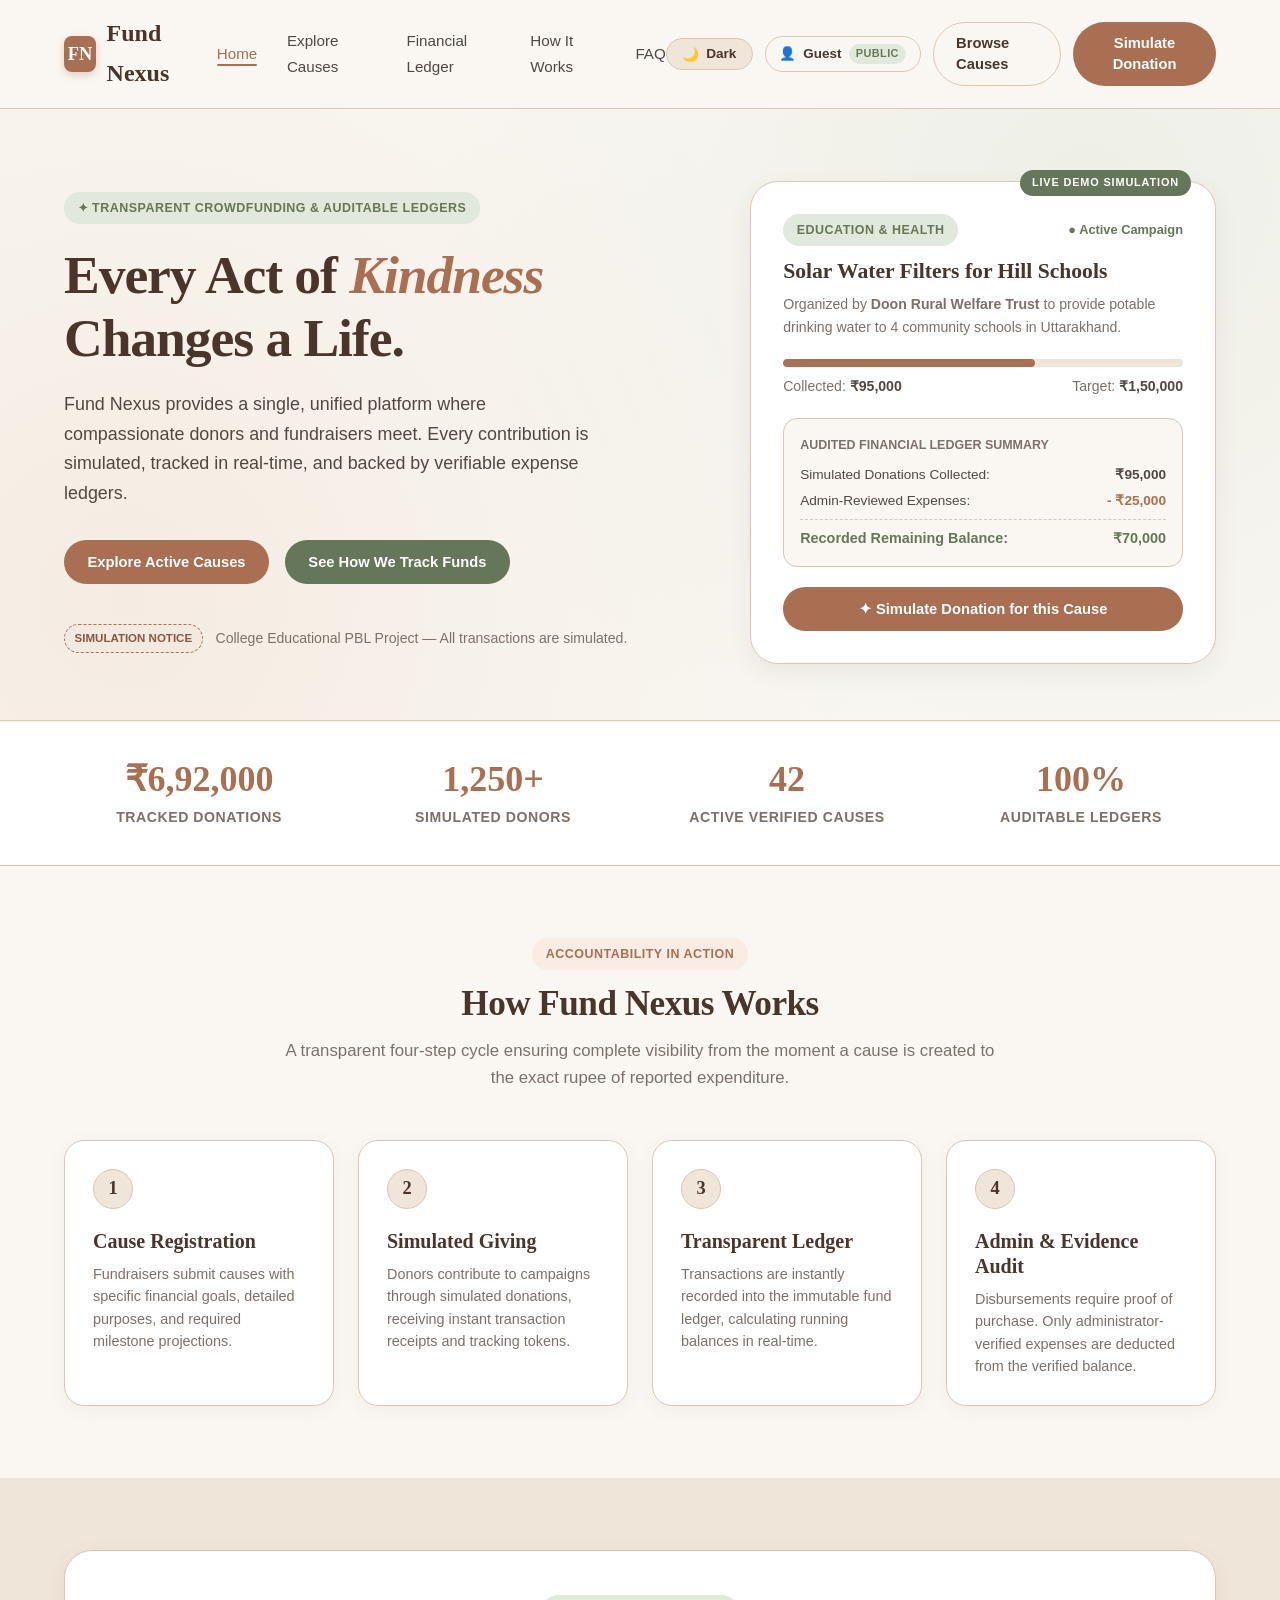
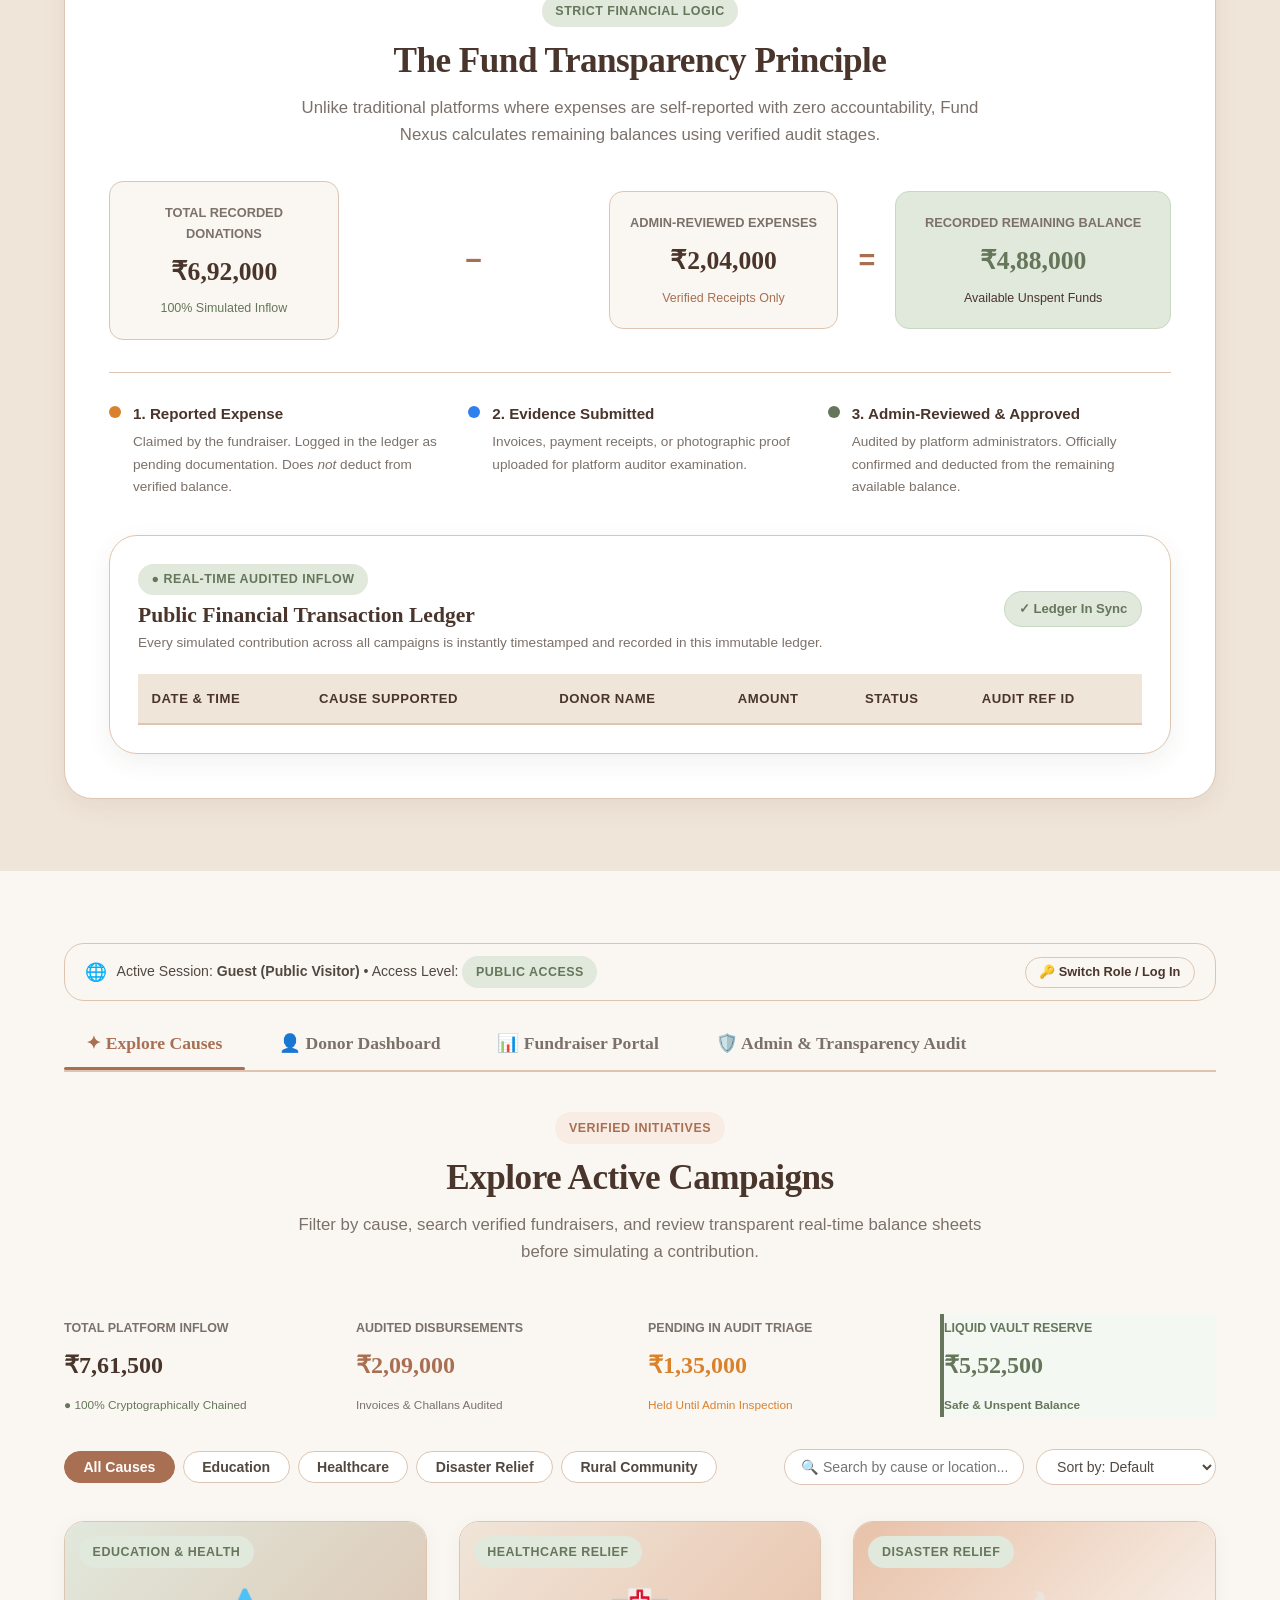
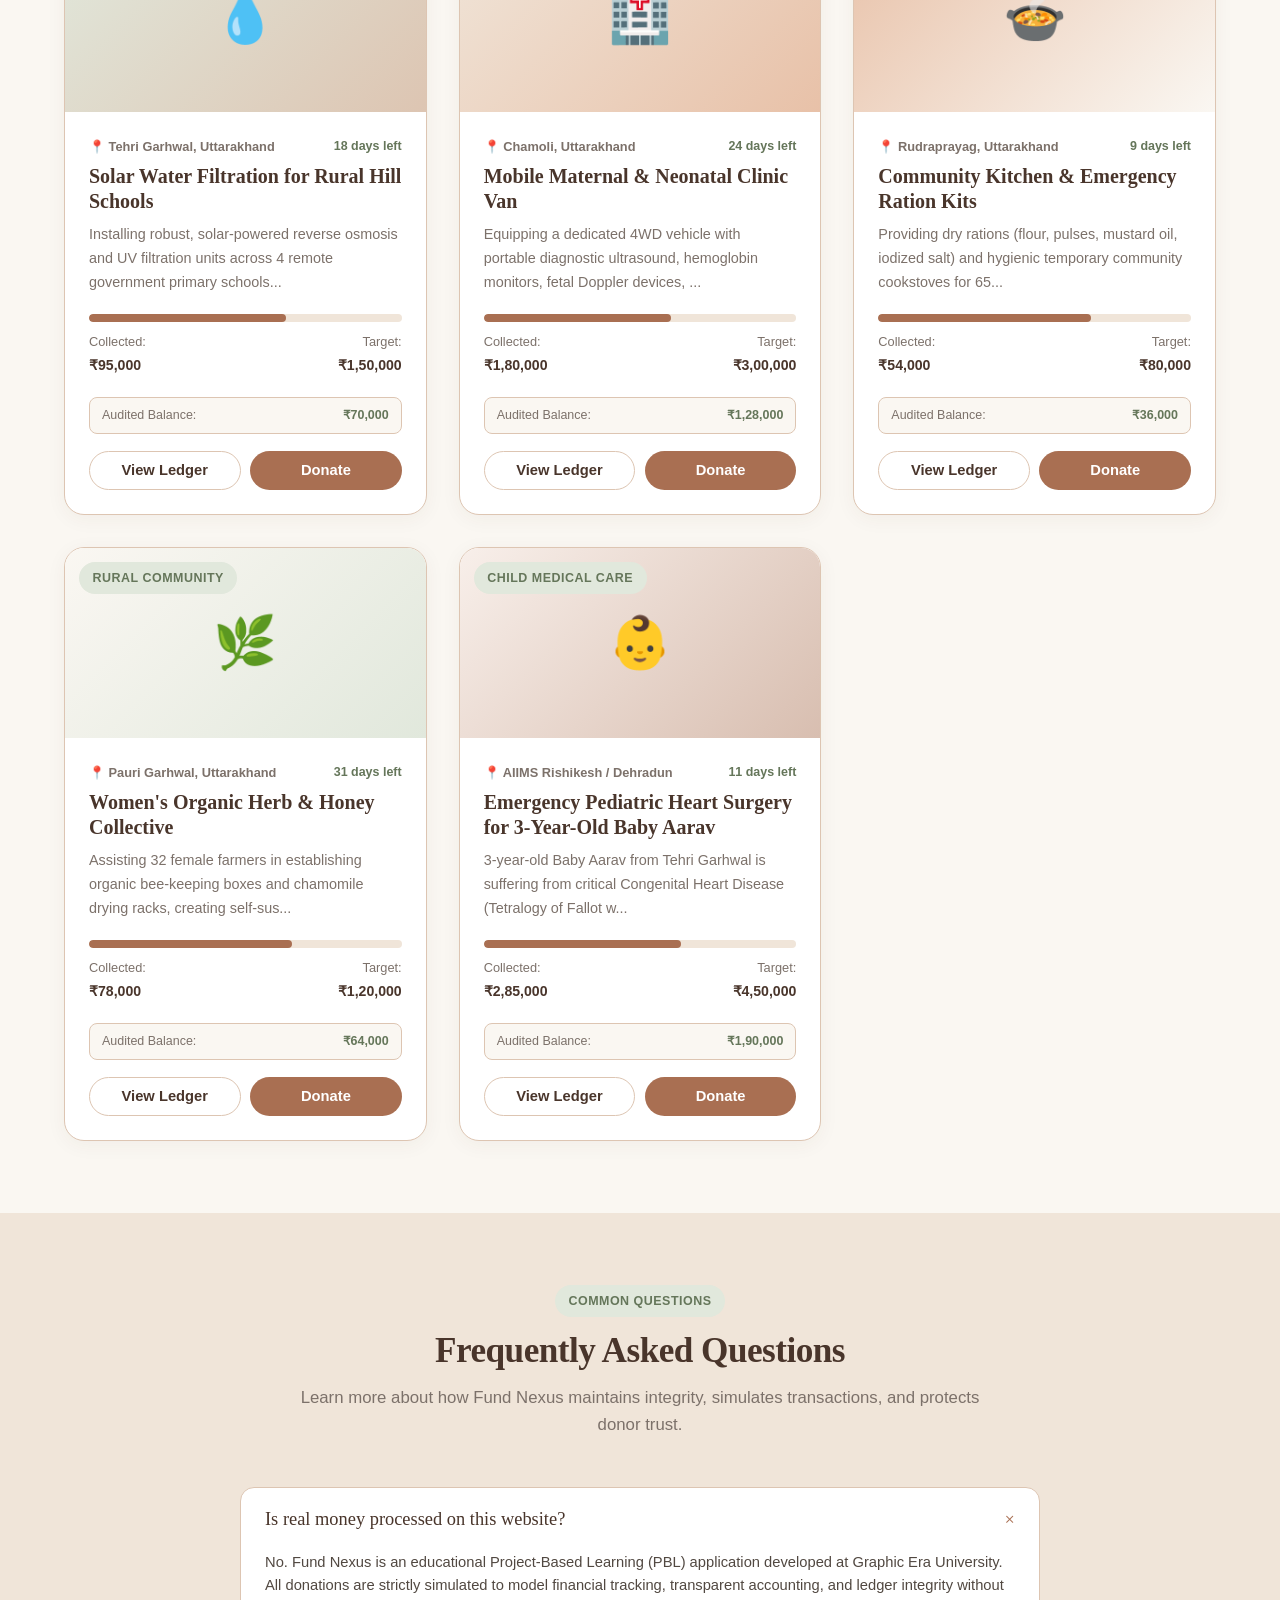
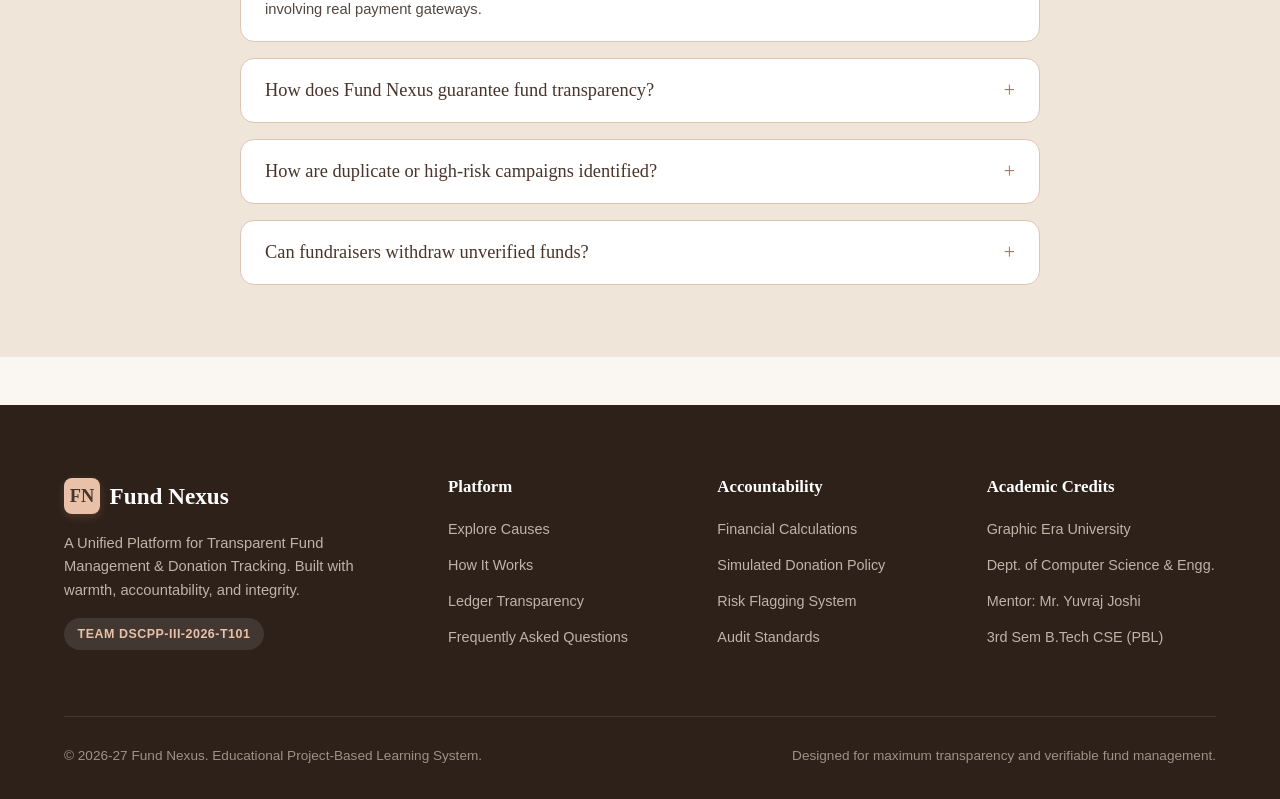
==== commit 3cf0d703: "feat(admin-portal): implement legal document inspector and Gatekeeper verification workflow" ====
--- a/index.html
+++ b/index.html
@@ -11,7 +11,7 @@
   <link href="https://fonts.googleapis.com/css2?family=Playfair+Display:ital,wght@0,500;0,600;0,700;1,400&family=Plus+Jakarta+Sans:wght@400;500;600;700&display=swap" rel="stylesheet">
   
   <!-- Global Stylesheet with Cache Busting -->
-  <link rel="stylesheet" href="css/style.css?v=10">
+  <link rel="stylesheet" href="css/style.css?v=11">
 </head>
 <body>
 
@@ -322,9 +322,9 @@
         <!-- Role Dashboard Tabs Switcher (Gated by Active Role) -->
         <div class="dashboard-tabs-nav" id="dashboard-tabs-nav">
           <button class="dashboard-tab-btn active" data-tab="portal-explore" id="tab-btn-explore">✦ Explore Causes</button>
-          <button class="dashboard-tab-btn" data-tab="portal-donor" id="tab-btn-donor" style="display: none;">👤 Donor Dashboard</button>
-          <button class="dashboard-tab-btn" data-tab="portal-fundraiser" id="tab-btn-fundraiser" style="display: none;">📊 Fundraiser Portal</button>
-          <button class="dashboard-tab-btn" data-tab="portal-admin" id="tab-btn-admin" style="display: none;">🛡️ Admin & Transparency Audit</button>
+          <button class="dashboard-tab-btn" data-tab="portal-donor" id="tab-btn-donor">👤 Donor Dashboard</button>
+          <button class="dashboard-tab-btn" data-tab="portal-fundraiser" id="tab-btn-fundraiser">📊 Fundraiser Portal</button>
+          <button class="dashboard-tab-btn" data-tab="portal-admin" id="tab-btn-admin">🛡️ Admin & Transparency Audit</button>
         </div>
 
         <!-- VIEW 1: Public Explore Portal -->
@@ -337,6 +337,30 @@
             </p>
           </div>
 
+          <!-- Platform Liquidity & Vault Reserve Analytics Grid -->
+          <div style="display: grid; grid-template-columns: repeat(auto-fit, minmax(210px, 1fr)); gap: 1rem; margin-bottom: 2rem;">
+            <div class="liquidity-metric-card">
+              <span style="font-size: 0.78rem; color: var(--color-muted-text); text-transform: uppercase; font-weight: 700;">Total Platform Inflow</span>
+              <div id="liquidity-total-inflow" style="font-size: 1.5rem; font-weight: 700; color: var(--color-cocoa-heading); font-family: var(--font-serif); margin: 0.35rem 0;">₹7,61,500</div>
+              <span style="font-size: 0.74rem; color: var(--color-forest-sage);">● 100% Cryptographically Chained</span>
+            </div>
+            <div class="liquidity-metric-card">
+              <span style="font-size: 0.78rem; color: var(--color-muted-text); text-transform: uppercase; font-weight: 700;">Audited Disbursements</span>
+              <div id="liquidity-total-verified" style="font-size: 1.5rem; font-weight: 700; color: var(--color-terracotta); font-family: var(--font-serif); margin: 0.35rem 0;">₹2,09,000</div>
+              <span style="font-size: 0.74rem; color: var(--color-muted-text);">Invoices &amp; Challans Audited</span>
+            </div>
+            <div class="liquidity-metric-card">
+              <span style="font-size: 0.78rem; color: var(--color-muted-text); text-transform: uppercase; font-weight: 700;">Pending In Audit Triage</span>
+              <div id="liquidity-total-pending" style="font-size: 1.5rem; font-weight: 700; color: #D9822B; font-family: var(--font-serif); margin: 0.35rem 0;">₹1,35,000</div>
+              <span style="font-size: 0.74rem; color: #D9822B;">Held Until Admin Inspection</span>
+            </div>
+            <div class="liquidity-metric-card" style="border-left: 4px solid var(--color-forest-sage); background: #F4F8F3;">
+              <span style="font-size: 0.78rem; color: var(--color-forest-sage); text-transform: uppercase; font-weight: 700;">Liquid Vault Reserve</span>
+              <div id="liquidity-vault-reserve" style="font-size: 1.5rem; font-weight: 700; color: var(--color-forest-sage); font-family: var(--font-serif); margin: 0.35rem 0;">₹5,52,500</div>
+              <span style="font-size: 0.74rem; color: var(--color-forest-sage); font-weight: 600;">Safe &amp; Unspent Balance</span>
+            </div>
+          </div>
+
           <!-- Dynamic Filter & Search Toolbar -->
           <div class="filter-bar-wrap">
             <div class="category-pills">
@@ -371,28 +395,40 @@
               <div>
                 <span class="badge badge-sage">Verified Donor Account</span>
                 <h2 style="margin: 0.5rem 0 0.25rem;" id="donor-welcome-name">Welcome back, Margaret Sharma 💙</h2>
-                <p class="text-muted" style="margin: 0;">Donor ID: <code id="donor-welcome-id">DNR-4091</code> &bull; All contributions logged in auditable ledger</p>
-              </div>
-              <div style="display: flex; gap: 1rem;">
-                <div style="background: var(--color-warm-cream); padding: 1rem 1.5rem; border-radius: var(--radius-md); border: 1px solid var(--color-nude-beige); text-align: center;">
-                  <span style="font-size: 0.8rem; color: var(--color-muted-text); text-transform: uppercase;">Total Given</span>
-                  <div id="donor-total-given" style="font-size: 1.6rem; font-weight: 700; color: var(--color-terracotta); font-family: var(--font-serif);">₹12,000</div>
+                <p class="text-muted" style="margin: 0;">Donor ID: <code id="donor-welcome-id">USR-101</code> &bull; All contributions logged in auditable ledger</p>
+              </div>
+              <div style="display: flex; gap: 1rem; align-items: center; flex-wrap: wrap;">
+                <div style="background: var(--color-warm-cream); padding: 0.75rem 1rem; border-radius: var(--radius-md); border: 1px solid var(--color-nude-beige);">
+                  <label for="active-donor-select" style="font-size: 0.74rem; text-transform: uppercase; font-weight: 700; color: var(--color-muted-text); display: block; margin-bottom: 0.25rem;">
+                    Switch Donor Profile:
+                  </label>
+                  <select id="active-donor-select" class="nexus-select" onchange="window.switchDonorProfile(this.value)" style="padding: 0.35rem 0.65rem; font-size: 0.85rem; font-weight: 600; border-radius: var(--radius-sm); border: 1px solid var(--color-nude-beige); cursor: pointer;">
+                    <option value="Margaret Sharma">Margaret Sharma (ID: USR-101)</option>
+                    <option value="Pari Singhal">Pari Singhal (ID: USR-103)</option>
+                    <option value="Aarav Patel">Aarav Patel (ID: USR-102)</option>
+                    <option value="Yashasvi Sharma">Yashasvi Sharma (ID: USR-104)</option>
+                    <option value="Rohan & Sneha Joshi">Rohan & Sneha Joshi (ID: USR-105)</option>
+                  </select>
                 </div>
-                <div style="background: var(--color-warm-cream); padding: 1rem 1.5rem; border-radius: var(--radius-md); border: 1px solid var(--color-nude-beige); text-align: center;">
-                  <span style="font-size: 0.8rem; color: var(--color-muted-text); text-transform: uppercase;">Contributions</span>
-                  <div id="donor-total-txns" style="font-size: 1.6rem; font-weight: 700; color: var(--color-forest-sage); font-family: var(--font-serif);">4 Donations</div>
+                <div style="background: var(--color-warm-cream); padding: 0.75rem 1.25rem; border-radius: var(--radius-md); border: 1px solid var(--color-nude-beige); text-align: center; min-width: 110px;">
+                  <span style="font-size: 0.75rem; color: var(--color-muted-text); text-transform: uppercase; font-weight: 600;">Total Given</span>
+                  <div id="donor-total-given" style="font-size: 1.4rem; font-weight: 700; color: var(--color-terracotta); font-family: var(--font-serif);">₹0</div>
                 </div>
-              </div>
-            </div>
-
-            <!-- Active Campaigns Available to Support (All Campaigns in Donor Account) -->
+                <div style="background: var(--color-warm-cream); padding: 0.75rem 1.25rem; border-radius: var(--radius-md); border: 1px solid var(--color-nude-beige); text-align: center; min-width: 110px;">
+                  <span style="font-size: 0.75rem; color: var(--color-muted-text); text-transform: uppercase; font-weight: 600;">Contributions</span>
+                  <div id="donor-total-txns" style="font-size: 1.4rem; font-weight: 700; color: var(--color-forest-sage); font-family: var(--font-serif);">0 Donations</div>
+                </div>
+              </div>
+            </div>
+
+            <!-- Active Campaigns Available to Support / Donate -->
             <div style="margin-bottom: 2.25rem;">
               <div style="display: flex; justify-content: space-between; align-items: center; margin-bottom: 1.25rem; flex-wrap: wrap; gap: 0.75rem;">
                 <div>
-                  <span class="badge badge-terracotta" style="margin-bottom: 0.35rem;">Verified Causes</span>
-                  <h3 style="margin: 0.2rem 0 0.15rem; font-size: 1.35rem;">Active Campaigns Available to Support</h3>
+                  <span class="badge badge-terracotta" style="margin-bottom: 0.35rem;">Verified Causes Available to Support</span>
+                  <h3 style="margin: 0.2rem 0 0.15rem; font-size: 1.35rem;" id="donor-campaigns-heading">Active Campaigns Available for Donation</h3>
                   <p class="text-muted" style="margin: 0; font-size: 0.88rem;">
-                    Select any cause below to inspect verified financial records and simulate contributions.
+                    Select any cause below to inspect verified financial records and make a direct simulated donation.
                   </p>
                 </div>
                 <button type="button" class="btn btn-outline" onclick="switchDashboardTab('portal-explore')" style="font-size: 0.85rem; padding: 0.4rem 0.9rem;">
@@ -407,9 +443,9 @@
                       <th>Cause / Campaign</th>
                       <th>Category</th>
                       <th>Target Goal</th>
-                      <th>Collected</th>
-                      <th>Audited Balance</th>
-                      <th>Progress</th>
+                      <th>Collected So Far</th>
+                      <th>Audited Remaining</th>
+                      <th>Funding Progress</th>
                       <th>Action</th>
                     </tr>
                   </thead>
@@ -420,12 +456,19 @@
               </div>
             </div>
 
-            <h3>Giving History & Simulated Tax Receipts</h3>
-            <p class="text-muted" style="font-size: 0.9rem; margin-bottom: 1.25rem;">
-              Every simulated transaction contains a cryptographic transaction reference ID recorded in the permanent fund ledger.
-            </p>
-
-            <div style="overflow-x: auto;">
+            <div style="display: flex; justify-content: space-between; align-items: center; margin-bottom: 0.5rem; flex-wrap: wrap; gap: 0.5rem;">
+              <div>
+                <h3 style="margin: 0 0 0.25rem;">Giving History & Simulated Tax Receipts</h3>
+                <p class="text-muted" style="font-size: 0.88rem; margin: 0;">
+                  Audit-verified personal ledger of your contributions with instant verifiable tax receipts.
+                </p>
+              </div>
+              <button type="button" class="btn btn-outline" onclick="window.clearDonorTransactions()" style="font-size: 0.78rem; padding: 0.35rem 0.75rem; color: #b73838; border-color: #e5b4b4;">
+                🗑️ Clear My History
+              </button>
+            </div>
+
+            <div style="overflow-x: auto; margin-top: 1rem;">
               <table class="nexus-table">
                 <thead>
                   <tr>
@@ -434,6 +477,7 @@
                     <th>Amount</th>
                     <th>Status</th>
                     <th>Audit Ref ID</th>
+                    <th>Receipt</th>
                   </tr>
                 </thead>
                 <tbody id="donor-history-tbody">
@@ -450,10 +494,12 @@
             <div style="display: flex; justify-content: space-between; align-items: center; flex-wrap: wrap; gap: 1rem; margin-bottom: 2rem;">
               <div>
                 <span class="badge badge-terracotta">Fundraiser Portal</span>
-                <h2 style="margin: 0.5rem 0 0.25rem;">Fund Management & Expenditure Logging</h2>
-                <p class="text-muted" style="margin: 0;">Organizers must report itemized expenses and upload invoice evidence for admin audit approval.</p>
-              </div>
-              <button class="btn btn-primary" onclick="showNexusFeedback('Campaign creation wizard ready!')">+ Start New Campaign</button>
+                <h2 style="margin: 0.5rem 0 0.25rem;">Fund Management &amp; Expenditure Logging</h2>
+                <p class="text-muted" style="margin: 0; font-size: 0.88rem;">Manage live campaigns and submit transparent expenditure receipts for Admin approval.</p>
+              </div>
+              <div style="display: flex; gap: 0.6rem; align-items: center;">
+                <button type="button" class="btn btn-primary" onclick="openCreateCampaignModal()">+ Start New Campaign</button>
+              </div>
             </div>
 
             <div style="overflow-x: auto;">
@@ -476,39 +522,133 @@
           </div>
         </div>
 
-        <!-- VIEW 4: Admin & Transparency Audit Room (Matching Slide 27) -->
+        <!-- VIEW 4: Admin & Transparency Audit Room (Full Auditor Oversight) -->
         <div class="portal-view" id="portal-admin" style="display: none;">
           <div style="background: var(--color-white); border: 1px solid var(--color-nude-beige); border-radius: var(--radius-xl); padding: 2.25rem; margin-bottom: 2rem; box-shadow: var(--shadow-card);">
+            
+            <!-- Top Header & Role Status -->
             <div style="display: flex; justify-content: space-between; align-items: center; flex-wrap: wrap; gap: 1rem; margin-bottom: 2rem;">
               <div>
                 <span class="badge badge-sage">🛡️ Authenticated Platform Auditor</span>
-                <h2 style="margin: 0.5rem 0 0.25rem;">Financial Transparency & Risk Oversight</h2>
-                <p class="text-muted" style="margin: 0;">Logged in as: <strong>Platform Auditor (USR-901)</strong> &bull; Full Authorization Active</p>
-              </div>
-              <button class="btn btn-outline" onclick="logoutUser()" style="border-color: #b73838; color: #b73838; font-size: 0.85rem; padding: 0.45rem 1rem;">
-                🔒 Lock & Exit Admin
-              </button>
-            </div>
-
-            <!-- Risk Engine Status Card -->
-            <div style="background: var(--color-warm-cream); border: 1px solid var(--color-nude-beige); border-radius: var(--radius-md); padding: 1.25rem; margin-bottom: 2rem; display: flex; justify-content: space-between; align-items: center; flex-wrap: wrap; gap: 1rem;">
-              <div>
-                <strong style="color: var(--color-cocoa-heading); font-size: 0.98rem;">⚙️ Core Risk Evaluation Engine Status</strong>
-                <p style="font-size: 0.84rem; color: var(--color-muted-text); margin: 0.25rem 0 0;">
-                  Rule-based weights active: Missing Info (+20), High Text Similarity (+25), Target Inconsistency (+15).
-                </p>
-              </div>
-              <span class="badge badge-sage">All Active Causes Low Risk</span>
-            </div>
-
-            <h3>Pending Expense Claims Awaiting Admin Audit</h3>
-            <p class="text-muted" style="font-size: 0.9rem; margin-bottom: 1.5rem;">
-              Approving an expense deducts it from the campaign's <strong>Recorded Remaining Balance</strong>.
-            </p>
-
-            <div id="admin-audit-cards">
-              <!-- Rendered dynamically -->
-            </div>
+                <h2 style="margin: 0.5rem 0 0.25rem;">Financial Transparency &amp; Risk Oversight</h2>
+                <p class="text-muted" style="margin: 0;">Logged in as: <strong>Platform Auditor (USR-901)</strong> &bull; Full Regulatory Authority Active</p>
+              </div>
+              <div style="display: flex; gap: 0.5rem; align-items: center; flex-wrap: wrap;">
+                <button class="btn btn-outline" onclick="window.resetAllCampaignsToDefault()" style="font-size: 0.85rem; padding: 0.45rem 0.85rem; color: #b73838; border-color: #e5b4b4;" title="Reset platform back to 5 default verified campaigns">
+                  🔄 Reset Defaults
+                </button>
+                <button class="btn btn-outline" onclick="renderAdminDashboard(); window.showNexusFeedback('Admin audit view refreshed.');" style="font-size: 0.85rem; padding: 0.45rem 0.85rem;">
+                  🔄 Refresh View
+                </button>
+                <button class="btn btn-outline" onclick="logoutUser()" style="border-color: #b73838; color: #b73838; font-size: 0.85rem; padding: 0.45rem 1rem;">
+                  🔒 Lock &amp; Exit Admin
+                </button>
+              </div>
+            </div>
+
+            <!-- Platform Liquidity & Escrow Reserve Cards Grid -->
+            <div style="display: grid; grid-template-columns: repeat(auto-fit, minmax(200px, 1fr)); gap: 1rem; margin-bottom: 2rem;">
+              <div class="liquidity-metric-card" style="background: var(--color-warm-cream); border: 1px solid var(--color-nude-beige); padding: 1.15rem; border-radius: var(--radius-md);">
+                <span style="font-size: 0.74rem; color: var(--color-muted-text); text-transform: uppercase; font-weight: 700;">Platform Inflow</span>
+                <div id="admin-metric-inflow" style="font-size: 1.45rem; font-weight: 700; color: var(--color-cocoa-heading); font-family: var(--font-serif); margin: 0.25rem 0;">₹7,61,500</div>
+                <span style="font-size: 0.72rem; color: var(--color-forest-sage);">✓ 100% Cryptographic Ledger Inflow</span>
+              </div>
+              <div class="liquidity-metric-card" style="background: var(--color-warm-cream); border: 1px solid var(--color-nude-beige); padding: 1.15rem; border-radius: var(--radius-md);">
+                <span style="font-size: 0.74rem; color: var(--color-muted-text); text-transform: uppercase; font-weight: 700;">Audited Outflow</span>
+                <div id="admin-metric-outflow" style="font-size: 1.45rem; font-weight: 700; color: var(--color-terracotta); font-family: var(--font-serif); margin: 0.25rem 0;">₹2,09,000</div>
+                <span style="font-size: 0.72rem; color: var(--color-muted-text);">Verified Invoices &amp; Bills</span>
+              </div>
+              <div class="liquidity-metric-card" style="background: var(--color-warm-cream); border: 1px solid var(--color-nude-beige); padding: 1.15rem; border-radius: var(--radius-md);">
+                <span style="font-size: 0.74rem; color: var(--color-muted-text); text-transform: uppercase; font-weight: 700;">Escrow Vault Reserve</span>
+                <div id="admin-metric-reserve" style="font-size: 1.45rem; font-weight: 700; color: var(--color-forest-sage); font-family: var(--font-serif); margin: 0.25rem 0;">₹5,52,500</div>
+                <span style="font-size: 0.72rem; color: var(--color-forest-sage);">✓ Safe Liquid Unspent Capital</span>
+              </div>
+              <div class="liquidity-metric-card" style="background: var(--color-warm-cream); border: 1px solid var(--color-nude-beige); padding: 1.15rem; border-radius: var(--radius-md);">
+                <span style="font-size: 0.74rem; color: var(--color-muted-text); text-transform: uppercase; font-weight: 700;">Transparency Index</span>
+                <div id="admin-metric-trust" style="font-size: 1.45rem; font-weight: 700; color: var(--color-forest-sage); font-family: var(--font-serif); margin: 0.25rem 0;">98.4%</div>
+                <span style="font-size: 0.72rem; color: var(--color-forest-sage);">● Real-Time Formula Audited</span>
+              </div>
+            </div>
+
+            <!-- SECTION 0: Pending Campaign Approvals (Admin Gatekeeper Queue) -->
+            <div id="admin-pending-campaigns-section" class="admin-pending-section" style="margin-bottom: 2rem; background: var(--color-light-beige); border: 2px solid var(--color-terracotta); border-radius: var(--radius-lg); padding: 1.5rem;">
+              <div style="display: flex; justify-content: space-between; align-items: center; flex-wrap: wrap; gap: 0.75rem; margin-bottom: 1rem;">
+                <div>
+                  <span class="badge badge-terracotta">🚨 Regulatory Gatekeeper</span>
+                  <h3 style="margin: 0.25rem 0 0.15rem; font-size: 1.3rem;">New Campaigns Awaiting Legal Document Verification</h3>
+                  <p class="text-muted" style="margin: 0; font-size: 0.85rem;">
+                    Campaigns submitted by fundraisers are held here. They remain hidden from public explore until Platform Auditor inspects credentials and approves them.
+                  </p>
+                </div>
+                <span id="admin-pending-campaigns-count" class="badge badge-terracotta" style="font-size: 0.85rem; padding: 0.35rem 0.85rem;">
+                  0 Pending Verification
+                </span>
+              </div>
+
+              <div id="admin-pending-campaigns-cards">
+                <!-- Rendered dynamically -->
+              </div>
+            </div>
+
+            <!-- SECTION 1: All Registered Campaigns & Regulatory Document Audit Table -->
+            <div style="margin-bottom: 2.5rem; background: var(--color-warm-cream); border: 1px solid var(--color-nude-beige); border-radius: var(--radius-lg); padding: 1.5rem;">
+              <div style="display: flex; justify-content: space-between; align-items: center; flex-wrap: wrap; gap: 0.75rem; margin-bottom: 1rem;">
+                <div>
+                  <span class="badge badge-sage">Regulatory Due Diligence</span>
+                  <h3 style="margin: 0.25rem 0 0.15rem; font-size: 1.3rem;">Campaign Oversight &amp; Document Verification</h3>
+                  <p class="text-muted" style="margin: 0; font-size: 0.85rem;">
+                    Admin verifies organizer registration deeds, inspects attached legal certificates, and overrides or flags risk scores.
+                  </p>
+                </div>
+                <button type="button" class="btn btn-outline" style="font-size: 0.8rem; padding: 0.35rem 0.75rem;" onclick="openCreateCampaignModal()">
+                  + Create Test Campaign
+                </button>
+              </div>
+
+              <div style="overflow-x: auto;">
+                <table style="width: 100%; border-collapse: collapse; font-size: 0.86rem; background: var(--color-white); border-radius: var(--radius-md); overflow: hidden; box-shadow: 0 1px 3px rgba(0,0,0,0.05);">
+                  <thead>
+                    <tr style="background: var(--color-light-beige); text-align: left; font-size: 0.76rem; text-transform: uppercase; letter-spacing: 0.05em; color: var(--color-muted-text);">
+                      <th style="padding: 0.85rem; border-bottom: 1px solid var(--color-nude-beige);">Campaign &amp; Category</th>
+                      <th style="padding: 0.85rem; border-bottom: 1px solid var(--color-nude-beige);">Organizer &amp; Legal ID</th>
+                      <th style="padding: 0.85rem; border-bottom: 1px solid var(--color-nude-beige);">Legal Document</th>
+                      <th style="padding: 0.85rem; border-bottom: 1px solid var(--color-nude-beige);">Risk Evaluation</th>
+                      <th style="padding: 0.85rem; border-bottom: 1px solid var(--color-nude-beige);">Target / Balance</th>
+                      <th style="padding: 0.85rem; border-bottom: 1px solid var(--color-nude-beige); text-align: right;">Admin Action</th>
+                    </tr>
+                  </thead>
+                  <tbody id="admin-campaigns-tbody">
+                    <!-- Rendered dynamically -->
+                  </tbody>
+                </table>
+              </div>
+            </div>
+
+            <!-- SECTION 2: FIFO Chronological Review Queue (Expense Disbursements) -->
+            <div style="margin-bottom: 2rem;">
+              <div style="display: flex; justify-content: space-between; align-items: center; flex-wrap: wrap; gap: 0.75rem; margin-bottom: 1.25rem;">
+                <div>
+                  <span class="badge badge-terracotta">FIFO Data Structure</span>
+                  <h3 style="margin: 0.25rem 0 0.15rem; font-size: 1.3rem;">Pending Expense Claims (First-In, First-Out Queue)</h3>
+                  <p class="text-muted" style="margin: 0; font-size: 0.85rem;">
+                    Admin inspects vendor bills and approves disbursements. Strict budget safeguards prevent approving claims exceeding collected funds.
+                  </p>
+                </div>
+                <div style="display: flex; gap: 0.5rem; align-items: center;">
+                  <button type="button" class="btn btn-outline" style="font-size: 0.8rem; padding: 0.35rem 0.75rem;" onclick="addDemoPendingExpense()">
+                    + Add Demo Claim (₹15,000)
+                  </button>
+                  <span id="admin-queue-count" class="badge badge-peach" style="font-size: 0.85rem; padding: 0.4rem 0.9rem;">
+                    0 Tasks in Queue
+                  </span>
+                </div>
+              </div>
+
+              <div id="admin-audit-cards">
+                <!-- Rendered dynamically -->
+              </div>
+            </div>
+
           </div>
         </div>
 
@@ -718,7 +858,7 @@
       </div>
 
       <!-- Campaign-specific Donations Ledger -->
-      <h4 style="margin-bottom: 0.75rem;">Simulated Inflow & Donation Ledger</h4>
+      <h4 id="modal-donations-section-title" style="margin-bottom: 0.75rem;">Simulated Inflow & Donation Ledger</h4>
       <div style="overflow-x: auto; margin-bottom: 2rem;">
         <table class="nexus-table">
           <thead>
@@ -842,6 +982,26 @@
           <span>Contribution Amount:</span>
           <strong id="receipt-amount" style="color: var(--color-terracotta); font-family: var(--font-serif);">₹0</strong>
         </div>
+        
+        <!-- Cryptographic 80G & Merkle Verification Section -->
+        <div style="margin-top: 1rem; padding-top: 0.85rem; border-top: 1px solid var(--color-nude-beige); display: flex; justify-content: space-between; align-items: center; gap: 1rem; flex-wrap: wrap;">
+          <div>
+            <div style="font-size: 0.78rem; font-weight: 700; color: var(--color-forest-sage); text-transform: uppercase;">
+              🛡️ Section 80G Tax Exemption Certified
+            </div>
+            <div style="font-size: 0.76rem; color: var(--color-muted-text); margin-top: 0.15rem;">
+              Cryptographic Checksum: <code id="receipt-crypto-hash" class="hash-code" style="font-size: 0.72rem;">0x01E8E12EC6F78A10</code>
+            </div>
+            <div style="font-size: 0.74rem; color: var(--color-muted-text); margin-top: 0.15rem;">
+              Status: <span style="color: var(--color-forest-sage); font-weight: 600;">Anchored in C++ Immutable Ledger</span>
+            </div>
+          </div>
+          <div class="receipt-seal">
+            <span>GOVT 80G</span>
+            <span>VERIFIED</span>
+            <span style="font-size: 0.55rem; color: var(--color-muted-text);">IT ACT 1961</span>
+          </div>
+        </div>
       </div>
 
       <div style="display: flex; gap: 0.75rem; flex-wrap: wrap;">
@@ -883,18 +1043,27 @@
           <button type="button" class="btn btn-outline" style="padding: 0.35rem 0.75rem; font-size: 0.8rem;">Select</button>
         </div>
 
-        <!-- Option 2: Verified Donor (Margaret Sharma) -->
-        <div class="card" style="padding: 1rem 1.25rem; display: flex; justify-content: space-between; align-items: center; cursor: pointer; border: 1.5px solid var(--color-nude-beige); transition: all 0.2s;" onclick="switchUserRole('donor')">
-          <div style="display: flex; align-items: center; gap: 0.85rem;">
-            <div style="width: 44px; height: 44px; border-radius: 50%; background: var(--color-pale-sage); display: flex; align-items: center; justify-content: center; font-size: 1.3rem;">
-              👤
-            </div>
-            <div>
-              <div style="font-weight: 700; color: var(--color-cocoa-heading);">Margaret Sharma (Verified Donor)</div>
-              <p class="text-muted" style="font-size: 0.8rem; margin: 0;">ID: <code>USR-101</code> &bull; Access personal giving history & receipts</p>
-            </div>
-          </div>
-          <button type="button" class="btn btn-outline" style="padding: 0.35rem 0.75rem; font-size: 0.8rem;">Log In</button>
+        <!-- Option 2: Verified Donor (Profile Selection) -->
+        <div class="card" style="padding: 1.15rem 1.25rem; border: 1.5px solid var(--color-nude-beige); background: var(--color-white); margin-bottom: 0.75rem;">
+          <div style="display: flex; align-items: center; justify-content: space-between; margin-bottom: 0.75rem;">
+            <div style="display: flex; align-items: center; gap: 0.75rem;">
+              <div style="width: 40px; height: 40px; border-radius: 50%; background: var(--color-pale-sage); display: flex; align-items: center; justify-content: center; font-size: 1.2rem;">
+                👤
+              </div>
+              <div>
+                <div style="font-weight: 700; color: var(--color-cocoa-heading);">Verified Donors (Isolated Profiles)</div>
+                <p class="text-muted" style="font-size: 0.78rem; margin: 0;">Select any individual donor profile to inspect their isolated giving history</p>
+              </div>
+            </div>
+            <span class="badge badge-sage">Personal Ledgers</span>
+          </div>
+          <div style="display: flex; gap: 0.4rem; flex-wrap: wrap;">
+            <button type="button" class="btn btn-outline" style="padding: 0.35rem 0.65rem; font-size: 0.76rem;" onclick="switchDonorByName('Margaret Sharma')">Margaret Sharma (USR-101)</button>
+            <button type="button" class="btn btn-outline" style="padding: 0.35rem 0.65rem; font-size: 0.76rem;" onclick="switchDonorByName('Pari Singhal')">Pari Singhal (USR-103)</button>
+            <button type="button" class="btn btn-outline" style="padding: 0.35rem 0.65rem; font-size: 0.76rem;" onclick="switchDonorByName('Aarav Patel')">Aarav Patel (USR-102)</button>
+            <button type="button" class="btn btn-outline" style="padding: 0.35rem 0.65rem; font-size: 0.76rem;" onclick="switchDonorByName('Yashasvi Sharma')">Yashasvi Sharma (USR-104)</button>
+            <button type="button" class="btn btn-outline" style="padding: 0.35rem 0.65rem; font-size: 0.76rem;" onclick="switchDonorByName('Rohan & Sneha Joshi')">Rohan & Sneha (USR-105)</button>
+          </div>
         </div>
 
         <!-- Option 3: Fundraiser (Doon Rural Welfare Trust) -->
@@ -926,12 +1095,15 @@
             </div>
           </div>
 
-          <div style="display: flex; gap: 0.5rem; align-items: center;">
-            <input type="password" id="admin-passcode-input" class="nexus-input" placeholder="Enter Admin Password (admin123 or 9010)" style="flex: 1; padding: 0.5rem 0.85rem; font-size: 0.88rem;">
+          <div style="display: flex; gap: 0.5rem; align-items: center; margin-bottom: 0.5rem;">
+            <input type="password" id="admin-passcode-input" class="nexus-input" placeholder="Enter Admin Password (admin123 or 9010)" onkeydown="if(event.key==='Enter') attemptAdminLogin()" style="flex: 1; padding: 0.5rem 0.85rem; font-size: 0.88rem;">
             <button type="button" class="btn btn-primary" onclick="attemptAdminLogin()" style="padding: 0.5rem 1.1rem; font-size: 0.88rem;">
               Unlock Admin
             </button>
           </div>
+          <button type="button" class="btn btn-outline" style="width: 100%; font-size: 0.8rem; padding: 0.4rem; color: var(--color-forest-sage); border-color: #7D9D6C; background: #EBF3E8; font-weight: 600;" onclick="quickDemoAdminLogin()">
+            ⚡ 1-Click Quick Unlock (For College Viva Demo)
+          </button>
           <div id="admin-auth-error" style="color: #b73838; font-size: 0.82rem; margin-top: 0.4rem; display: none;"></div>
           <small class="text-muted" style="display: block; margin-top: 0.4rem; font-size: 0.78rem;">
             Academic Demo Credentials: Password <code>admin123</code> or PIN <code>9010</code>
@@ -946,9 +1118,511 @@
     </div>
   </div>
 
+  <!-- Modal 5: Create Campaign Modal with Jaccard Anti-Duplicate Detection -->
+  <div class="modal-overlay" id="create-campaign-modal">
+    <div class="modal-backdrop"></div>
+    <div class="modal-container" style="max-width: 600px;">
+      <button class="modal-close-btn" aria-label="Close modal">&times;</button>
+      
+      <div style="margin-bottom: 1.25rem;">
+        <span class="badge badge-terracotta">Anti-Fraud &amp; Similarity Engine</span>
+        <h2 style="font-size: 1.65rem; margin: 0.4rem 0 0.2rem;">Start a New Campaign</h2>
+        <p class="text-muted" style="font-size: 0.85rem; margin: 0;">
+          All new initiatives undergo Jaccard Token text similarity inspection (&ge;65% duplicate block) and heuristic risk evaluation.
+        </p>
+      </div>
+
+      <!-- Alert Box for Duplicate Campaign Warning or Input Error -->
+      <div id="create-campaign-alert" style="display: none; padding: 0.85rem 1rem; border-radius: var(--radius-md); font-size: 0.85rem; margin-bottom: 1.25rem; line-height: 1.45;"></div>
+
+      <form id="create-campaign-form">
+        <div style="margin-bottom: 1rem;">
+          <label style="display: block; font-size: 0.85rem; font-weight: 600; color: var(--color-cocoa-heading); margin-bottom: 0.35rem;">
+            Campaign Title *
+          </label>
+          <input type="text" id="new-campaign-title" class="nexus-input" placeholder="e.g. Clean Drinking Water for Kalsi Tribal Village" required style="width: 100%;">
+          <small class="text-muted" style="font-size: 0.76rem; display: block; margin-top: 0.25rem;">
+            Tip: Duplicate titles with &ge;65% word overlap with existing campaigns will be automatically rejected.
+          </small>
+        </div>
+
+        <div style="display: grid; grid-template-columns: 1fr 1fr; gap: 1rem; margin-bottom: 1rem;">
+          <div>
+            <label style="display: block; font-size: 0.85rem; font-weight: 600; color: var(--color-cocoa-heading); margin-bottom: 0.35rem;">
+              Category *
+            </label>
+            <select id="new-campaign-category" class="nexus-select" style="width: 100%;">
+              <option value="education">Education &amp; Health</option>
+              <option value="healthcare">Healthcare Relief</option>
+              <option value="disaster">Disaster Relief</option>
+              <option value="community" selected>Rural Community</option>
+            </select>
+          </div>
+          <div>
+            <label style="display: block; font-size: 0.85rem; font-weight: 600; color: var(--color-cocoa-heading); margin-bottom: 0.35rem;">
+              Funding Target (₹) *
+            </label>
+            <input type="number" id="new-campaign-target" class="nexus-input" placeholder="e.g. 150000" min="1000" step="1000" required style="width: 100%;">
+          </div>
+        </div>
+
+        <div style="display: grid; grid-template-columns: 1fr 1fr; gap: 1rem; margin-bottom: 1rem;">
+          <div>
+            <label style="display: block; font-size: 0.85rem; font-weight: 600; color: var(--color-cocoa-heading); margin-bottom: 0.35rem;">
+              Organizer Name
+            </label>
+            <input type="text" id="new-campaign-organizer" class="nexus-input" placeholder="Doon Rural Welfare Trust" style="width: 100%;">
+          </div>
+          <div>
+            <label style="display: block; font-size: 0.85rem; font-weight: 600; color: var(--color-cocoa-heading); margin-bottom: 0.35rem;">
+              Location
+            </label>
+            <input type="text" id="new-campaign-location" class="nexus-input" placeholder="Dehradun, Uttarakhand" style="width: 100%;">
+          </div>
+        </div>
+
+        <!-- Document Verification & Tax Credential Fields -->
+        <div style="display: grid; grid-template-columns: 1fr 1fr; gap: 1rem; margin-bottom: 1rem;">
+          <div>
+            <label style="display: block; font-size: 0.85rem; font-weight: 600; color: var(--color-cocoa-heading); margin-bottom: 0.35rem;">
+              Organizer PAN / NGO Darpan ID
+            </label>
+            <input type="text" id="new-campaign-pan" class="nexus-input" placeholder="e.g. AAATD1234F or UK/2024/0019" style="width: 100%;">
+            <small class="text-muted" style="font-size: 0.72rem; display: block; margin-top: 0.2rem;">
+              Rule: Missing or invalid PAN triggers +15 to +20 Risk Penalty.
+            </small>
+          </div>
+          <div>
+            <label style="display: block; font-size: 0.85rem; font-weight: 600; color: var(--color-cocoa-heading); margin-bottom: 0.35rem;">
+              Legal Verification Document *
+            </label>
+            <div style="display: flex; gap: 0.4rem; align-items: center;">
+              <input type="file" id="new-campaign-file-input" style="display: none;" onchange="handleCampaignDocSelected(this)">
+              <button type="button" class="btn btn-outline" style="padding: 0.4rem 0.75rem; font-size: 0.8rem; white-space: nowrap;" onclick="document.getElementById('new-campaign-file-input').click()">
+                📁 Choose File...
+              </button>
+              <input type="hidden" id="new-campaign-doc-name" value="">
+              <input type="hidden" id="new-campaign-doc-dataurl" value="">
+            </div>
+            <div id="new-campaign-doc-badge" style="font-size: 0.75rem; color: #b73838; margin-top: 0.25rem; font-weight: 600;">
+              ⚠️ No document attached (Triggers +30 Risk Score)
+            </div>
+          </div>
+        </div>
+
+        <!-- Quick Sample Document Presets -->
+        <div style="margin-bottom: 1rem; background: var(--color-warm-cream); padding: 0.6rem 0.85rem; border-radius: var(--radius-sm); border: 1px dashed var(--color-nude-beige);">
+          <span style="font-size: 0.74rem; font-weight: 700; color: var(--color-cocoa-heading); display: block; margin-bottom: 0.3rem;">
+            Attach Verified Sample Credentials (For Viva / Demo):
+          </span>
+          <div style="display: flex; gap: 0.35rem; flex-wrap: wrap;">
+            <button type="button" class="btn btn-outline" style="font-size: 0.72rem; padding: 0.2rem 0.5rem;" onclick="selectCampaignPresetDoc('Trust_Registration_Deed_80G.pdf', 'AAATD1234F')">
+              📄 Trust Deed (80G Verified)
+            </button>
+            <button type="button" class="btn btn-outline" style="font-size: 0.72rem; padding: 0.2rem 0.5rem;" onclick="selectCampaignPresetDoc('NGO_Darpan_Reg_Certificate.pdf', 'UK/2024/09120')">
+              📄 NGO Darpan Reg.
+            </button>
+            <button type="button" class="btn btn-outline" style="font-size: 0.72rem; padding: 0.2rem 0.5rem;" onclick="selectCampaignPresetDoc('AIIMS_Hospital_Estimate_Letter.pdf', 'AIIMS-MED-8812')">
+              📄 Medical Estimate Letter
+            </button>
+          </div>
+        </div>
+
+        <div style="margin-bottom: 1.25rem;">
+          <label style="display: block; font-size: 0.85rem; font-weight: 600; color: var(--color-cocoa-heading); margin-bottom: 0.35rem;">
+            Purpose &amp; Field Plan (Min. 30 characters) *
+          </label>
+          <textarea id="new-campaign-desc" class="nexus-input" rows="3" placeholder="Explain the urgent requirement, beneficiary group, and expected project milestones..." required style="width: 100%; resize: vertical;"></textarea>
+          <small class="text-muted" style="font-size: 0.76rem; display: block; margin-top: 0.25rem;">
+            Risk Rule: Descriptions under 30 characters trigger an automatic +20 audit risk penalty.
+          </small>
+        </div>
+
+        <div style="display: flex; gap: 0.75rem;">
+          <button type="button" class="btn btn-outline" style="flex: 1;" onclick="closeAllModals()">Cancel</button>
+          <button type="submit" class="btn btn-primary" style="flex: 2;">Verify &amp; Launch Campaign</button>
+        </div>
+      </form>
+    </div>
+  </div>
+
+  <!-- Modal 6: Log Expense & Upload Invoice Modal -->
+  <div class="modal-overlay" id="log-expense-modal">
+    <div class="modal-backdrop"></div>
+    <div class="modal-container" style="max-width: 580px;">
+      <button class="modal-close-btn" aria-label="Close modal">&times;</button>
+      
+      <div style="margin-bottom: 1.25rem;">
+        <span class="badge badge-terracotta">Audit Compliance</span>
+        <h2 style="font-size: 1.65rem; margin: 0.4rem 0 0.2rem;">Log Expenditure Claim</h2>
+        <p class="text-muted" style="font-size: 0.85rem; margin: 0;">
+          All claimed expenditures require bill details and are enqueued into the FIFO Admin Audit Queue.
+        </p>
+      </div>
+
+      <div id="expense-budget-notice" style="background: var(--color-warm-cream); border: 1px solid var(--color-nude-beige); border-radius: var(--radius-md); padding: 0.65rem 0.9rem; font-size: 0.82rem; margin-bottom: 1.25rem; color: var(--color-charcoal-body);">
+        <!-- Dynamically updated -->
+      </div>
+
+      <div id="log-expense-alert" style="display: none; padding: 0.75rem 1rem; border-radius: var(--radius-md); font-size: 0.85rem; margin-bottom: 1rem; background: #FCE8E6; border: 1px solid #D9381E; color: #8A1808;"></div>
+
+      <form id="log-expense-form">
+        <div style="margin-bottom: 1rem;">
+          <label style="display: block; font-size: 0.85rem; font-weight: 600; color: var(--color-cocoa-heading); margin-bottom: 0.35rem;">
+            Select Campaign *
+          </label>
+          <select id="expense-campaign-select" class="nexus-select" style="width: 100%;" onchange="updateExpenseBudgetNotice()">
+            <!-- Dynamically populated -->
+          </select>
+        </div>
+
+        <div style="display: grid; grid-template-columns: 2fr 1.2fr; gap: 1rem; margin-bottom: 1rem;">
+          <div>
+            <label style="display: block; font-size: 0.85rem; font-weight: 600; color: var(--color-cocoa-heading); margin-bottom: 0.35rem;">
+              Expense Item Title *
+            </label>
+            <input type="text" id="expense-title-input" class="nexus-input" placeholder="e.g. Commercial RO Membrane" required style="width: 100%;">
+          </div>
+          <div>
+            <label style="display: block; font-size: 0.85rem; font-weight: 600; color: var(--color-cocoa-heading); margin-bottom: 0.35rem;">
+              Amount (₹) *
+            </label>
+            <input type="number" id="expense-amount-input" class="nexus-input" placeholder="10000" min="1" step="1" required style="width: 100%;">
+          </div>
+        </div>
+
+        <div style="display: grid; grid-template-columns: 1fr 1fr; gap: 1rem; margin-bottom: 1rem;">
+          <div>
+            <label style="display: block; font-size: 0.85rem; font-weight: 600; color: var(--color-cocoa-heading); margin-bottom: 0.35rem;">
+              Vendor / Payee Name *
+            </label>
+            <input type="text" id="expense-vendor-input" class="nexus-input" placeholder="e.g. Himalayan Powertech Ltd." required style="width: 100%;">
+          </div>
+          <div>
+            <label style="display: block; font-size: 0.85rem; font-weight: 600; color: var(--color-cocoa-heading); margin-bottom: 0.35rem;">
+              Bill / Invoice Number *
+            </label>
+            <input type="text" id="expense-billno-input" class="nexus-input" placeholder="e.g. GST-INV-2901" required style="width: 100%;">
+          </div>
+        </div>
+
+        <div style="margin-bottom: 1rem;">
+          <label style="display: block; font-size: 0.85rem; font-weight: 600; color: var(--color-cocoa-heading); margin-bottom: 0.35rem;">
+            Upload Invoice / Bill Document
+          </label>
+          <div style="display: flex; gap: 0.5rem; align-items: center;">
+            <input type="file" id="expense-file-input" style="display: none;">
+            <button type="button" class="btn btn-outline" style="padding: 0.4rem 0.85rem; font-size: 0.82rem;" onclick="document.getElementById('expense-file-input').click()">
+              📁 Choose File...
+            </button>
+            <span id="expense-file-badge" style="font-size: 0.8rem; color: var(--color-forest-sage); font-weight: 600;">
+              📎 Tax_Invoice_Verified.pdf (Default Verified Invoice)
+            </span>
+            <input type="hidden" id="expense-doc-name" value="Tax_Invoice_Verified.pdf">
+          </div>
+        </div>
+
+        <!-- Preset Bill Quick-Fill Buttons -->
+        <div style="margin-bottom: 1.25rem; background: var(--color-warm-cream); padding: 0.65rem 0.85rem; border-radius: var(--radius-sm); border: 1px dashed var(--color-nude-beige);">
+          <span style="font-size: 0.75rem; font-weight: 700; color: var(--color-cocoa-heading); display: block; margin-bottom: 0.35rem;">
+            Quick Fill with Verified Sample Invoices:
+          </span>
+          <div style="display: flex; gap: 0.35rem; flex-wrap: wrap;">
+            <button type="button" class="btn btn-outline" style="font-size: 0.72rem; padding: 0.25rem 0.5rem;" onclick="selectPresetBill('Dual Solar Inverter & Battery Pack', 15000, 'GreenWatt Solar Ltd.', 'INV-2901', 'Solar_Inverter_Bill_2901.pdf')">
+              📄 Solar Inverter (₹15,000)
+            </button>
+            <button type="button" class="btn btn-outline" style="font-size: 0.72rem; padding: 0.25rem 0.5rem;" onclick="selectPresetBill('Emergency Pediatric Medicines', 25000, 'AIIMS Pharmacy Depot', 'PH-7714', 'Pharmacy_Tax_Invoice_7714.pdf')">
+              📄 Pediatric Meds (₹25,000)
+            </button>
+            <button type="button" class="btn btn-outline" style="font-size: 0.72rem; padding: 0.25rem 0.5rem;" onclick="selectPresetBill('Emergency Ration Food Grains', 18000, 'Mandi Samiti Store', 'MS-9021', 'Mandi_Purchase_Receipt_9021.pdf')">
+              📄 Relief Food Grains (₹18,000)
+            </button>
+          </div>
+        </div>
+
+        <div style="display: flex; gap: 0.75rem;">
+          <button type="button" class="btn btn-outline" style="flex: 1;" onclick="closeAllModals()">Cancel</button>
+          <button type="submit" class="btn btn-primary" style="flex: 2;">Submit Expense for Audit</button>
+        </div>
+      </form>
+    </div>
+  </div>
+
+  <!-- Modal 7: Verified Procurement Invoice Inspector -->
+  <div class="modal-overlay" id="invoice-preview-modal">
+    <div class="modal-backdrop"></div>
+    <div class="modal-container" style="max-width: 650px; max-height: 92vh; overflow-y: auto;">
+      <button class="modal-close-btn" aria-label="Close modal">&times;</button>
+      
+      <div style="text-align: center; margin-bottom: 1rem;">
+        <span class="badge badge-sage">Verified Procurement Audit Proof</span>
+        <h2 style="font-size: 1.55rem; margin: 0.35rem 0 0.15rem;">Official Tax Invoice Proof</h2>
+        <p class="text-muted" style="font-size: 0.84rem; margin: 0;">
+          Inspect the itemized tax invoice voucher submitted by the organizer for platform audit disbursement.
+        </p>
+      </div>
+
+      <!-- Quick Metadata Bar -->
+      <div style="background: var(--color-warm-cream); border: 1px solid var(--color-nude-beige); border-radius: var(--radius-md); padding: 0.75rem 1rem; margin-bottom: 1rem; display: flex; justify-content: space-between; align-items: center; flex-wrap: wrap; gap: 0.5rem; font-size: 0.84rem;">
+        <div>
+          <span class="text-muted" style="font-size: 0.72rem; text-transform: uppercase; font-weight: 700; display: block;">Supplier / Vendor</span>
+          <strong id="inv-prev-vendor" style="color: var(--color-cocoa-heading);"></strong>
+        </div>
+        <div>
+          <span class="text-muted" style="font-size: 0.72rem; text-transform: uppercase; font-weight: 700; display: block;">Tax Invoice No.</span>
+          <code id="inv-prev-billno" style="font-weight: 700; color: var(--color-forest-sage);"></code>
+        </div>
+        <div>
+          <span class="text-muted" style="font-size: 0.72rem; text-transform: uppercase; font-weight: 700; display: block;">Proof File</span>
+          <code id="inv-prev-docname" style="color: var(--color-terracotta);"></code>
+        </div>
+      </div>
+
+      <!-- VISUAL TAX INVOICE SHEET -->
+      <div id="inv-prev-sheet" style="background: #FFFDF9; border: 2px solid #C4A493; border-radius: 6px; padding: 1.5rem 1.75rem; box-shadow: 0 4px 15px rgba(0,0,0,0.06); position: relative; color: #2C201A; margin-bottom: 1.25rem;">
+        <!-- Watermark -->
+        <div style="position: absolute; top: 50%; left: 50%; transform: translate(-50%, -50%) rotate(-25deg); font-size: 2.8rem; font-weight: 900; color: rgba(101, 118, 90, 0.06); white-space: nowrap; pointer-events: none; text-transform: uppercase; letter-spacing: 0.2em; font-family: var(--font-serif);">
+          AUDITED &amp; PAID
+        </div>
+
+        <!-- Header -->
+        <div style="display: flex; justify-content: space-between; align-items: flex-start; border-bottom: 2px solid #49352B; padding-bottom: 0.75rem; margin-bottom: 1rem;">
+          <div>
+            <div style="font-size: 0.7rem; text-transform: uppercase; font-weight: 800; letter-spacing: 0.08em; color: var(--color-terracotta);">
+              Official GST Tax Invoice
+            </div>
+            <h3 id="inv-sheet-vendor-name" style="font-size: 1.15rem; margin: 0.2rem 0; color: #2A1A12; font-weight: 700;">
+              Apollo Surgicals &amp; Pharmaceuticals Ltd.
+            </h3>
+            <div style="font-size: 0.72rem; color: #666;">
+              GSTIN: <strong>07AAACP8819Q1ZT</strong> &bull; DL No: <strong>DL-20B/14299</strong>
+            </div>
+          </div>
+          <div style="text-align: right;">
+            <span style="background: #EBF3E8; color: #2D5016; border: 1px solid #7D9D6C; font-size: 0.72rem; font-weight: 700; padding: 0.2rem 0.5rem; border-radius: 4px; display: inline-block;">
+              TAX INVOICE
+            </span>
+            <div style="font-size: 0.78rem; font-weight: 700; color: #49352B; margin-top: 0.25rem;">
+              Inv: <span id="inv-sheet-billno">PH-7714</span>
+            </div>
+            <div style="font-size: 0.72rem; color: #777;">
+              Date: <span id="inv-sheet-date">2026-10-18</span>
+            </div>
+          </div>
+        </div>
+
+        <!-- Bill To / Campaign Info -->
+        <div style="background: rgba(217, 135, 98, 0.06); border-left: 3px solid #D98762; padding: 0.6rem 0.85rem; border-radius: 0 4px 4px 0; margin-bottom: 1rem; font-size: 0.82rem;">
+          <div style="display: flex; justify-content: space-between; flex-wrap: wrap; gap: 0.5rem;">
+            <div>
+              <span style="font-size: 0.7rem; text-transform: uppercase; color: #89563F; font-weight: 700; display: block;">Billed To Platform Initiative:</span>
+              <strong id="inv-sheet-campaign" style="color: #2A1A12;">Emergency Pediatric Heart Surgery for 3-Year-Old Baby Aarav</strong>
+            </div>
+            <div style="text-align: right;">
+              <span style="font-size: 0.7rem; text-transform: uppercase; color: #89563F; font-weight: 700; display: block;">Disbursement Escrow:</span>
+              <span style="color: #2D5016; font-weight: 700;">Fund Nexus Escrow Vault</span>
+            </div>
+          </div>
+        </div>
+
+        <!-- Itemized Table -->
+        <table style="width: 100%; border-collapse: collapse; font-size: 0.82rem; margin-bottom: 1rem;">
+          <thead>
+            <tr style="background: #F4EAE1; color: #49352B; border-bottom: 1px solid #C4A493; text-align: left; font-size: 0.72rem; text-transform: uppercase;">
+              <th style="padding: 0.5rem 0.6rem;">Item Description</th>
+              <th style="padding: 0.5rem 0.6rem; text-align: center;">HSN</th>
+              <th style="padding: 0.5rem 0.6rem; text-align: center;">Qty</th>
+              <th style="padding: 0.5rem 0.6rem; text-align: right;">Amount</th>
+            </tr>
+          </thead>
+          <tbody>
+            <tr style="border-bottom: 1px solid #EADBCE;">
+              <td style="padding: 0.55rem 0.6rem;">
+                <strong id="inv-sheet-title" style="color: #2A1A12;">Specialized Pediatric Cardiac Antibiotics &amp; IV Consumables</strong>
+                <div style="font-size: 0.7rem; color: #777;">Batch: #BT-9902 &bull; Exp: 12/2027 &bull; Hospital Grade</div>
+              </td>
+              <td style="padding: 0.55rem 0.6rem; text-align: center; color: #666; font-family: monospace;">3004</td>
+              <td style="padding: 0.55rem 0.6rem; text-align: center; color: #49352B; font-weight: 600;">1 Lot</td>
+              <td style="padding: 0.55rem 0.6rem; text-align: right; font-weight: 700; color: #2A1A12;" id="inv-sheet-taxable">₹21,186</td>
+            </tr>
+            <tr style="border-bottom: 1px solid #EADBCE; font-size: 0.76rem; color: #666;">
+              <td colspan="3" style="padding: 0.35rem 0.6rem; text-align: right;">CGST (9%) + SGST (9%)</td>
+              <td style="padding: 0.35rem 0.6rem; text-align: right;" id="inv-sheet-tax">₹3,814</td>
+            </tr>
+            <tr style="background: #F7EFE9; font-weight: 700; font-size: 0.95rem;">
+              <td colspan="3" style="padding: 0.55rem 0.6rem; text-align: right; color: #49352B;">Total Verified Gross:</td>
+              <td style="padding: 0.55rem 0.6rem; text-align: right; color: #2D5016;" id="inv-sheet-total">₹25,000</td>
+            </tr>
+          </tbody>
+        </table>
+
+        <!-- Footer Signatures & Stamp -->
+        <div style="display: flex; justify-content: space-between; align-items: flex-end; border-top: 1px dashed #C4A493; padding-top: 0.75rem; flex-wrap: wrap; gap: 0.75rem;">
+          <!-- Seal -->
+          <div style="text-align: center;">
+            <div style="width: 58px; height: 58px; border-radius: 50%; border: 2px dashed #65765A; display: flex; align-items: center; justify-content: center; font-size: 0.6rem; font-weight: 800; color: #2D5016; text-transform: uppercase; margin: 0 auto 0.2rem; background: rgba(101, 118, 90, 0.08); line-height: 1.1;">
+              PAID &amp;<br>VERIFIED<br>BILL
+            </div>
+            <span style="font-size: 0.66rem; color: #65765A;">Vendor Certified</span>
+          </div>
+
+          <!-- Hash -->
+          <div style="text-align: center;">
+            <div style="font-family: monospace; font-size: 0.68rem; color: #6E442F; background: #FFF; padding: 0.2rem 0.45rem; border: 1px solid #DDC5B2; border-radius: 4px; display: inline-block;">
+              🧾 <span id="inv-sheet-hash">SHA-256: 0xE8B74A91...</span>
+            </div>
+            <div style="font-size: 0.64rem; color: #888; margin-top: 0.2rem;">Disbursements Ledger Attached</div>
+          </div>
+
+          <!-- Signature -->
+          <div style="text-align: center;">
+            <div style="font-family: 'Brush Script MT', cursive, serif; font-size: 1.35rem; color: #1E3A8A; margin-bottom: -0.2rem;">
+              R. K. Malhotra
+            </div>
+            <div style="border-top: 1px solid #444; width: 110px; margin: 0 auto 0.2rem;"></div>
+            <span style="font-size: 0.66rem; font-weight: 700; color: #2A1A12; display: block;">Authorized Signatory</span>
+            <span style="font-size: 0.62rem; color: #777;">Chief Pharmacist / Vendor</span>
+          </div>
+        </div>
+      </div>
+
+      <!-- Action Buttons in Invoice Inspector -->
+      <div style="display: flex; gap: 0.75rem;">
+        <button type="button" class="btn btn-outline" style="flex: 1;" onclick="closeAllModals()">
+          Close Inspector
+        </button>
+        <button type="button" class="btn btn-secondary" style="flex: 1.5; display: none;" id="inv-prev-approve-btn">
+          ✓ Approve &amp; Deduct Claim
+        </button>
+      </div>
+    </div>
+  </div>
+
+  <!-- Modal 8: Legal Campaign Document Inspector -->
+  <div class="modal-overlay" id="campaign-doc-preview-modal">
+    <div class="modal-backdrop"></div>
+    <div class="modal-container" style="max-width: 680px; max-height: 92vh; overflow-y: auto;">
+      <button class="modal-close-btn" aria-label="Close modal">&times;</button>
+      
+      <div style="text-align: center; margin-bottom: 1rem;">
+        <span class="badge badge-sage">Legal Due Diligence Verification</span>
+        <h2 style="font-size: 1.55rem; margin: 0.35rem 0 0.15rem;">Official Certificate Inspector</h2>
+        <p class="text-muted" style="font-size: 0.84rem; margin: 0;">
+          Inspect the uploaded statutory credential and verified compliance certificate submitted by the organizer.
+        </p>
+      </div>
+
+      <!-- Quick Metadata Bar -->
+      <div style="background: var(--color-warm-cream); border: 1px solid var(--color-nude-beige); border-radius: var(--radius-md); padding: 0.75rem 1rem; margin-bottom: 1rem; display: flex; justify-content: space-between; align-items: center; flex-wrap: wrap; gap: 0.5rem; font-size: 0.84rem;">
+        <div>
+          <span class="text-muted" style="font-size: 0.72rem; text-transform: uppercase; font-weight: 700; display: block;">Organizer Entity</span>
+          <strong id="camp-prev-organizer" style="color: var(--color-cocoa-heading);"></strong>
+        </div>
+        <div>
+          <span class="text-muted" style="font-size: 0.72rem; text-transform: uppercase; font-weight: 700; display: block;">Statutory Reg / PAN ID</span>
+          <code id="camp-prev-pan" style="font-weight: 700; color: var(--color-forest-sage);"></code>
+        </div>
+        <div>
+          <span class="text-muted" style="font-size: 0.72rem; text-transform: uppercase; font-weight: 700; display: block;">Attached Credential</span>
+          <code id="camp-prev-docname" style="color: var(--color-terracotta);"></code>
+        </div>
+      </div>
+
+      <!-- VISUAL CERTIFICATE VIEWER CONTAINER -->
+      <div id="camp-prev-visual-container" style="margin-bottom: 1.25rem;">
+        
+        <!-- Uploaded Image Preview (If JPG/PNG) -->
+        <div id="camp-prev-img-wrap" style="display: none; text-align: center; background: #000; padding: 0.75rem; border-radius: var(--radius-md); border: 1px solid var(--color-nude-beige); margin-bottom: 0.75rem;">
+          <img id="camp-prev-uploaded-img" src="" alt="Uploaded Document" style="max-width: 100%; max-height: 420px; object-fit: contain; border-radius: 4px;">
+        </div>
+
+        <!-- Uploaded PDF Viewer (If PDF) -->
+        <div id="camp-prev-pdf-wrap" style="display: none; margin-bottom: 0.75rem;">
+          <iframe id="camp-prev-uploaded-pdf" src="" style="width: 100%; height: 380px; border: 1px solid var(--color-nude-beige); border-radius: var(--radius-md);"></iframe>
+        </div>
+
+        <!-- Rendered Authentic Certificate Document Sheet -->
+        <div id="camp-prev-certificate-sheet" style="background: #FFFDF9; border: 3px double #A96F52; border-radius: 6px; padding: 1.75rem 2rem; box-shadow: 0 4px 15px rgba(0,0,0,0.06); position: relative; color: #2C201A;">
+          <!-- Ornamental Watermark -->
+          <div style="position: absolute; top: 50%; left: 50%; transform: translate(-50%, -50%) rotate(-25deg); font-size: 3rem; font-weight: 900; color: rgba(169, 111, 82, 0.05); white-space: nowrap; pointer-events: none; text-transform: uppercase; letter-spacing: 0.2em; font-family: var(--font-serif);">
+            GOVERNMENT VERIFIED
+          </div>
+
+          <!-- Header Emblem & Authority -->
+          <div style="text-align: center; border-bottom: 2px solid #89563F; padding-bottom: 0.75rem; margin-bottom: 1.15rem;">
+            <div style="font-size: 2.2rem; margin-bottom: 0.2rem;" id="cert-emblem-icon">🏛️</div>
+            <div id="cert-issuing-authority" style="font-size: 0.8rem; text-transform: uppercase; font-weight: 800; letter-spacing: 0.08em; color: #6E442F;">
+              Government of Uttarakhand &bull; Registrar of Societies &amp; Public Trusts
+            </div>
+            <h3 id="cert-official-title" style="font-family: var(--font-serif); font-size: 1.25rem; margin: 0.35rem 0 0.15rem; color: #3A2318; font-weight: 700;">
+              Statutory Trust Registration Certificate
+            </h3>
+            <span id="cert-sub-authority" style="font-size: 0.74rem; color: #7A5B4C; font-style: italic;">
+              Under Section 12A &amp; 80G of the Indian Income Tax Act, 1961
+            </span>
+          </div>
+
+          <!-- Certificate Body Details -->
+          <div style="font-size: 0.88rem; line-height: 1.6; margin-bottom: 1.15rem;">
+            <p style="margin: 0 0 0.65rem;">
+              This is to certify that <strong><span id="cert-holder-name" style="text-decoration: underline;">Doon Rural Welfare Trust</span></strong> (Statutory ID: <strong><code id="cert-pan-display" style="color: #2D5016; background: #EBF3E8; padding: 0.15rem 0.4rem; border-radius: 4px;">AAATD1234F</code></strong>) has been formally authenticated and registered under the state charitable regulatory registrar.
+            </p>
+            <div style="background: rgba(169, 111, 82, 0.06); border-left: 4px solid #A96F52; padding: 0.65rem 0.85rem; margin-bottom: 0.75rem; border-radius: 0 4px 4px 0;">
+              <div style="font-size: 0.74rem; text-transform: uppercase; color: #7A5B4C; font-weight: 700;">Authorized Public Initiative</div>
+              <div id="cert-campaign-title" style="font-weight: 700; color: #3A2318; font-size: 0.95rem;">Solar Water Filtration for Rural Hill Schools</div>
+              <div style="font-size: 0.76rem; color: #555; margin-top: 0.2rem;">Location: <span id="cert-location">Tehri Garhwal, Uttarakhand</span> &bull; Verified Goal: <strong id="cert-target">₹1,50,000</strong></div>
+            </div>
+            <p style="margin: 0; font-size: 0.8rem; color: #5A4336;">
+              The submitted documents have successfully satisfied all anti-fraud and identity compliance verifications. All platform disbursements are strictly governed by transparent itemized voucher ledger protocols.
+            </p>
+          </div>
+
+          <!-- Certificate Footer Signatures & Stamp -->
+          <div style="display: flex; justify-content: space-between; align-items: flex-end; border-top: 1px dashed #A96F52; padding-top: 0.85rem; flex-wrap: wrap; gap: 0.75rem;">
+            <!-- Left: Registrar Seal -->
+            <div style="text-align: center;">
+              <div style="width: 60px; height: 60px; border-radius: 50%; border: 2px dashed #A96F52; display: flex; align-items: center; justify-content: center; font-size: 0.64rem; font-weight: 800; color: #89563F; text-transform: uppercase; margin: 0 auto 0.2rem; background: rgba(169, 111, 82, 0.05); line-height: 1.1;">
+                OFFICIAL<br>REGISTRAR<br>SEAL
+              </div>
+              <span style="font-size: 0.68rem; color: #7A5B4C;">State Registry Dehradun</span>
+            </div>
+
+            <!-- Center: QR & Verification Hash -->
+            <div style="text-align: center;">
+              <div style="font-family: monospace; font-size: 0.7rem; color: #6E442F; background: #FFF; padding: 0.2rem 0.5rem; border: 1px solid #DDC5B2; border-radius: 4px; display: inline-block;">
+                🛡️ <span id="cert-hash-display">SHA-256: 0x94A1F8D9...</span>
+              </div>
+              <div style="font-size: 0.66rem; color: #888; margin-top: 0.2rem;">Attested &bull; Validated Live</div>
+            </div>
+
+            <!-- Right: Signature -->
+            <div style="text-align: center;">
+              <div style="font-family: 'Brush Script MT', cursive, serif; font-size: 1.4rem; color: #1E3A8A; margin-bottom: -0.2rem;">
+                Dr. Arvind Singhal
+              </div>
+              <div style="border-top: 1px solid #444; width: 130px; margin: 0 auto 0.2rem;"></div>
+              <span style="font-size: 0.68rem; font-weight: 700; color: #3A2318; display: block;">Authorized Signatory</span>
+              <span style="font-size: 0.64rem; color: #7A5B4C;">Regulatory Due Diligence Officer</span>
+            </div>
+          </div>
+        </div>
+      </div>
+
+      <!-- Action Buttons in Inspector -->
+      <div style="display: flex; gap: 0.75rem;" id="camp-prev-actions">
+        <button type="button" class="btn btn-outline" style="flex: 1;" onclick="closeAllModals()">
+          Close Inspector
+        </button>
+        <button type="button" class="btn btn-secondary" style="flex: 1.5; display: none;" id="camp-prev-approve-btn">
+          ✓ Approve &amp; Publish Campaign
+        </button>
+      </div>
+    </div>
+  </div>
+
   <!-- JavaScript Scripts with Cache Busting -->
-  <script src="js/campaigns-data.js?v=12"></script>
-  <script src="js/campaigns-ui.js?v=12"></script>
-  <script src="js/main.js?v=12"></script>
+  <script src="js/campaigns-data.js?v=19"></script>
+  <script src="js/campaigns-ui.js?v=19"></script>
+  <script src="js/main.js?v=19"></script>
 </body>
 </html>
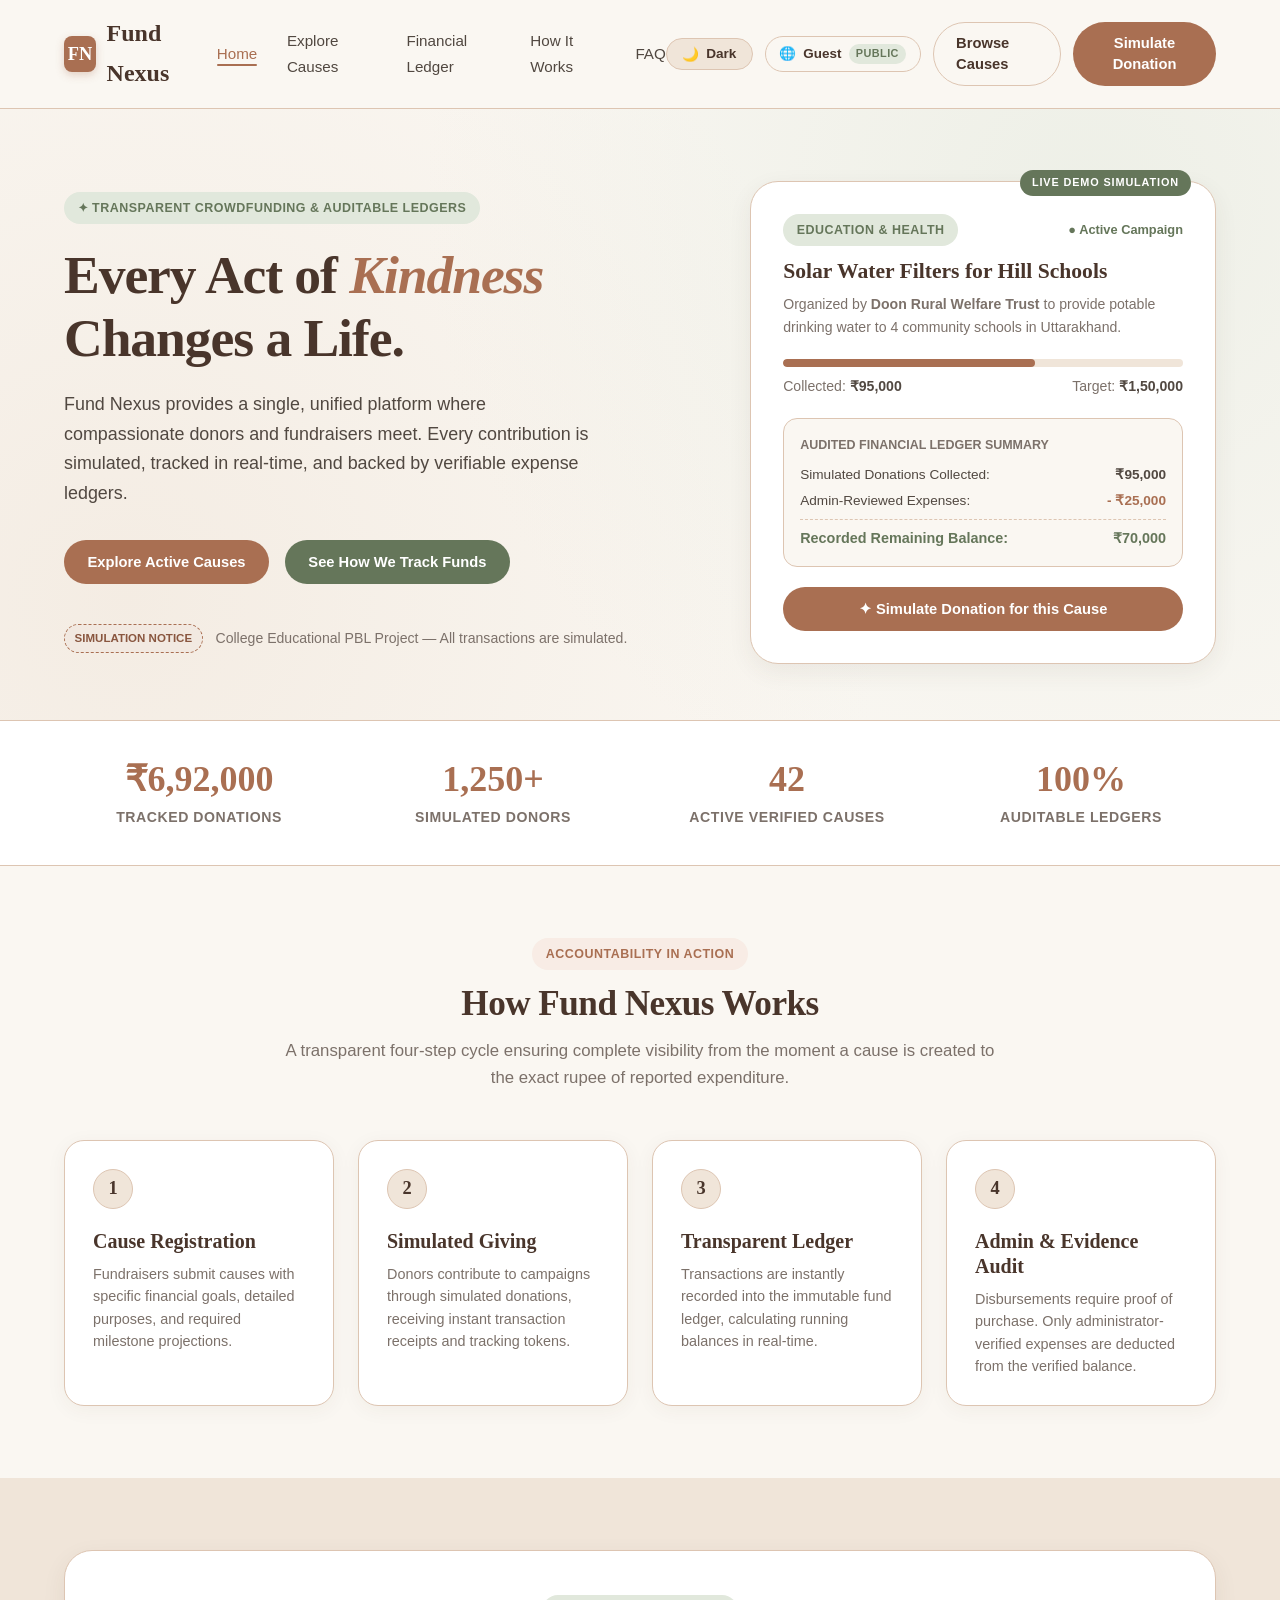
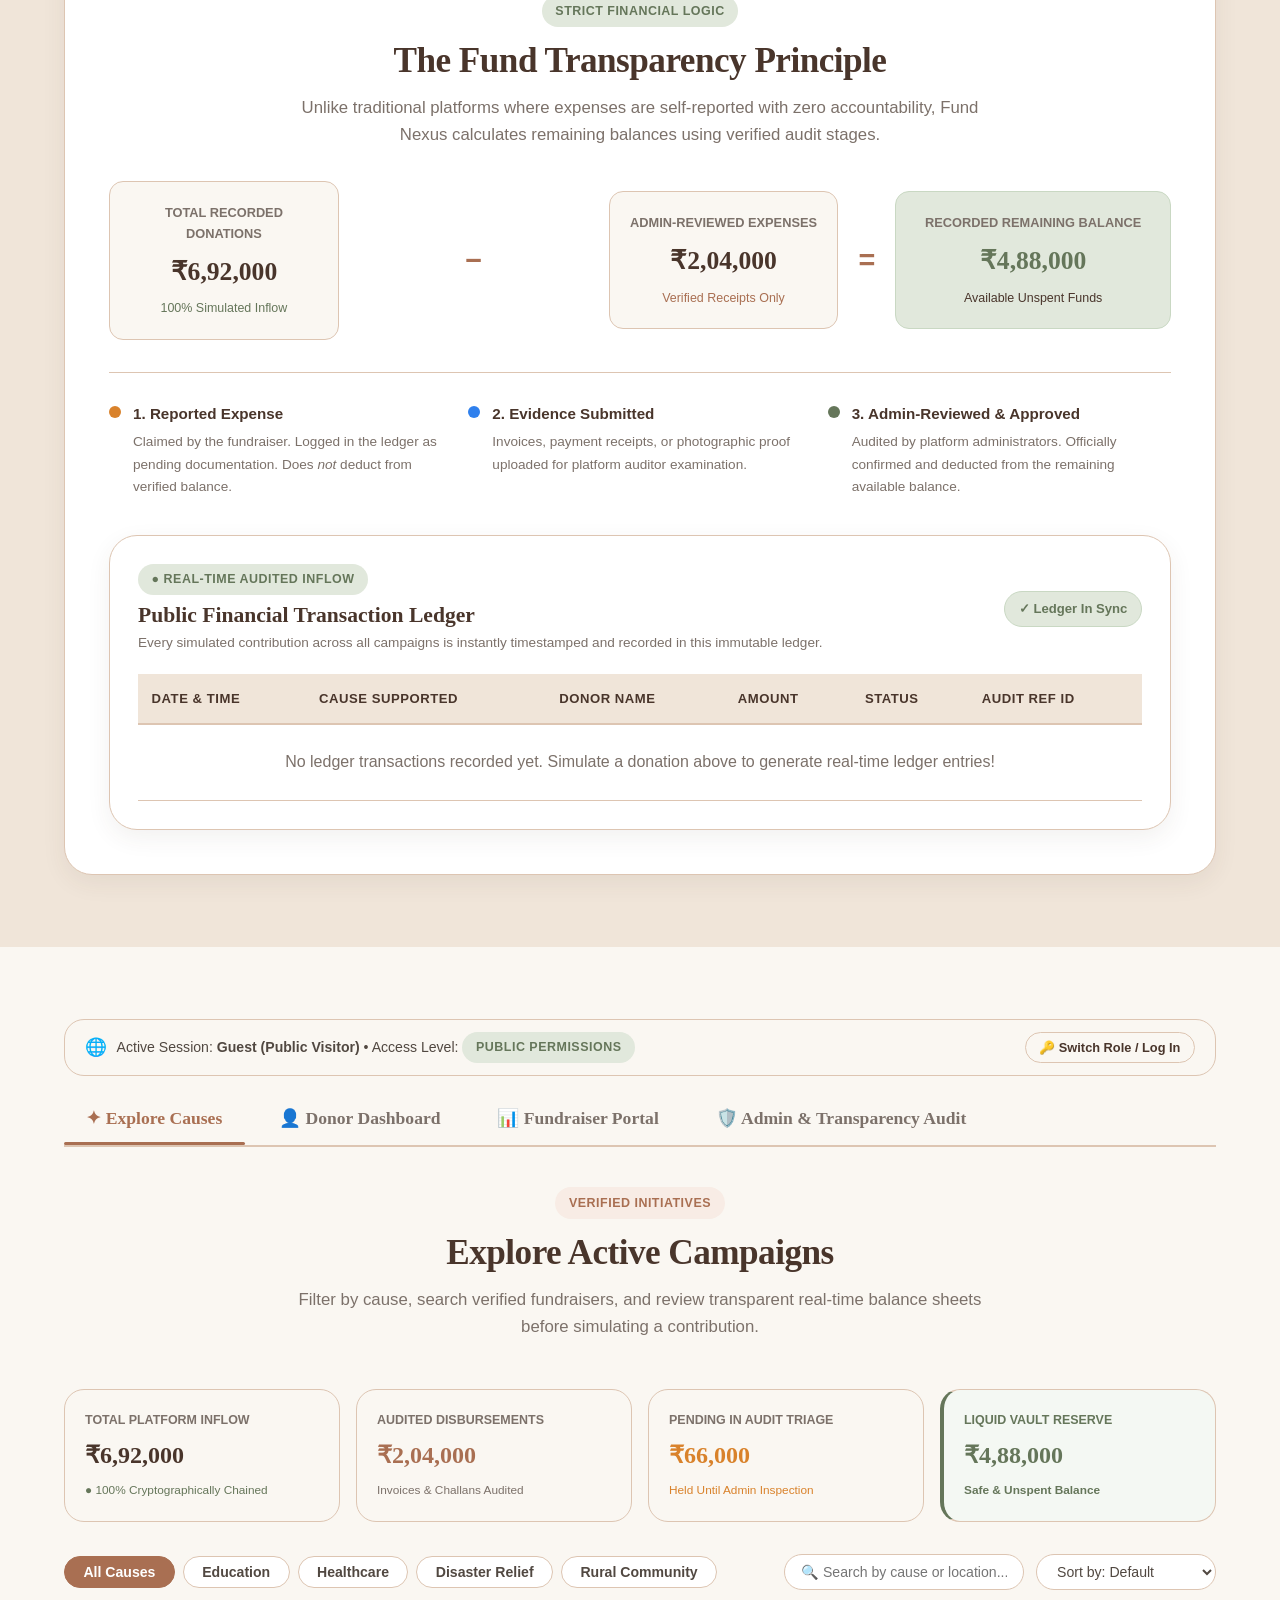
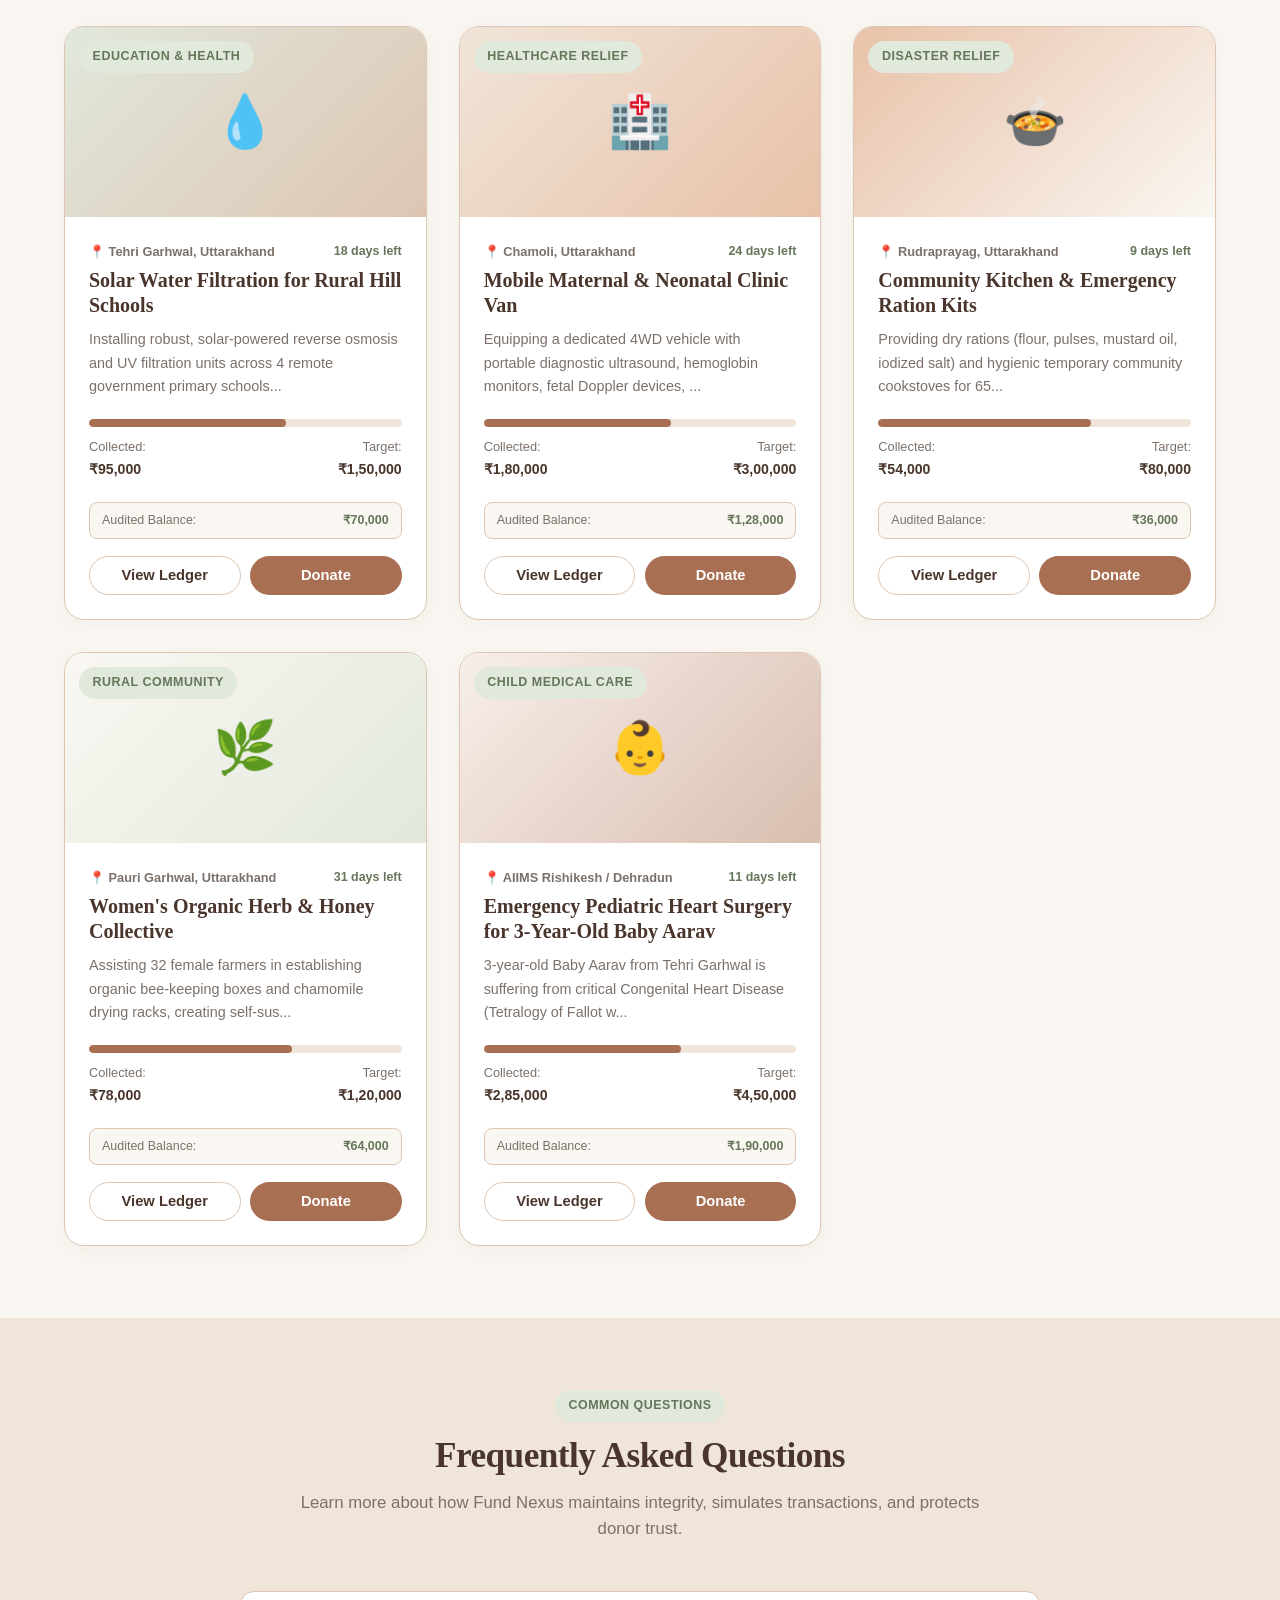
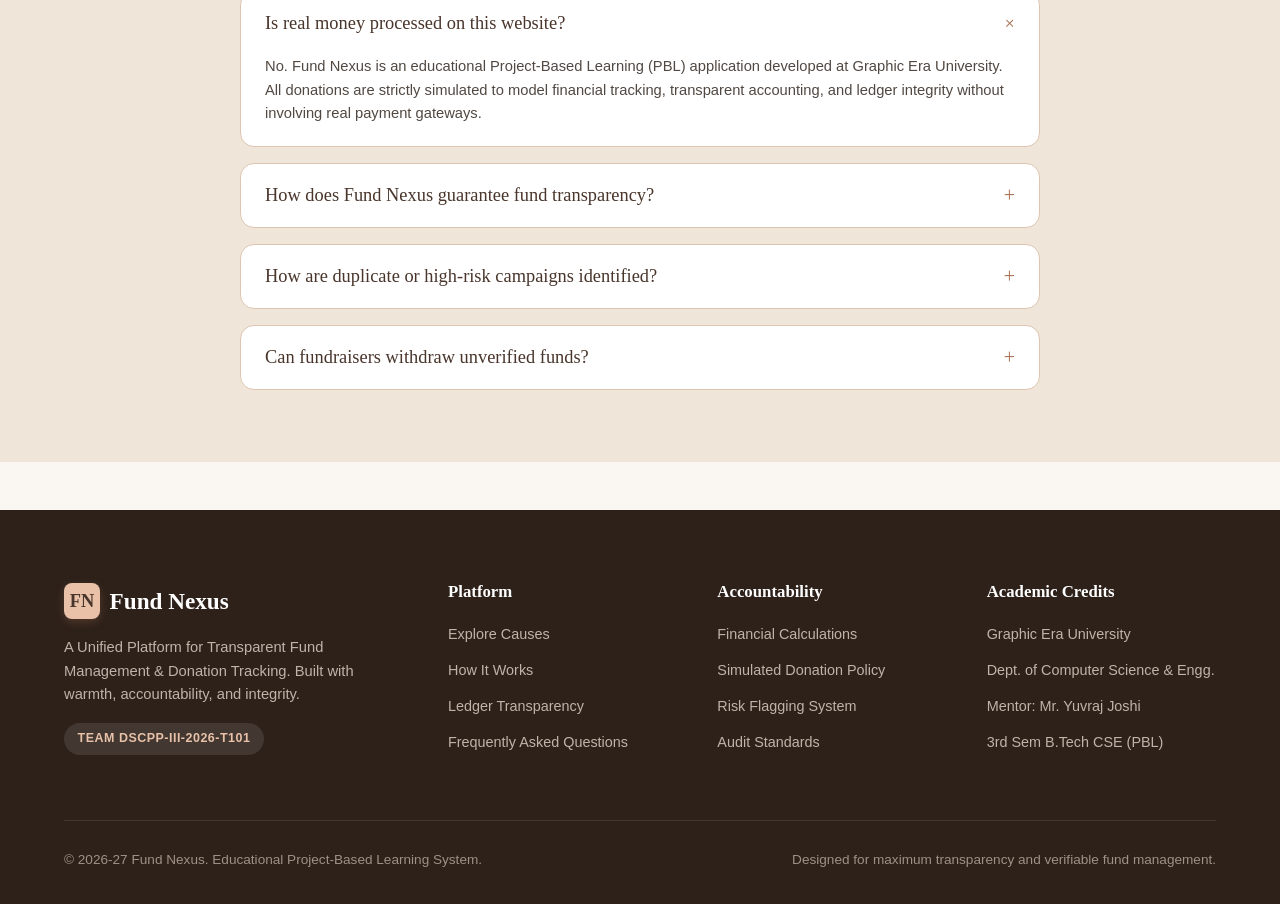
==== commit d964e892: "feat(security): implement Zero-Trust PIN authentication and ABAC ownership guards (OWASP A01/A07)" ====
--- a/index.html
+++ b/index.html
@@ -1051,18 +1051,21 @@
                 👤
               </div>
               <div>
-                <div style="font-weight: 700; color: var(--color-cocoa-heading);">Verified Donors (Isolated Profiles)</div>
-                <p class="text-muted" style="font-size: 0.78rem; margin: 0;">Select any individual donor profile to inspect their isolated giving history</p>
+                <div style="font-weight: 700; color: var(--color-cocoa-heading); display: flex; align-items: center; gap: 0.4rem;">
+                  <span>Verified Donors</span>
+                  <span class="badge badge-sage" style="font-size: 0.68rem;">🔐 Zero-Trust PIN Guard</span>
+                </div>
+                <p class="text-muted" style="font-size: 0.78rem; margin: 0;">Each account is protected by authenticated security PINs to prevent identity impersonation (OWASP A01 / A07)</p>
               </div>
             </div>
             <span class="badge badge-sage">Personal Ledgers</span>
           </div>
           <div style="display: flex; gap: 0.4rem; flex-wrap: wrap;">
-            <button type="button" class="btn btn-outline" style="padding: 0.35rem 0.65rem; font-size: 0.76rem;" onclick="switchDonorByName('Margaret Sharma')">Margaret Sharma (USR-101)</button>
-            <button type="button" class="btn btn-outline" style="padding: 0.35rem 0.65rem; font-size: 0.76rem;" onclick="switchDonorByName('Pari Singhal')">Pari Singhal (USR-103)</button>
-            <button type="button" class="btn btn-outline" style="padding: 0.35rem 0.65rem; font-size: 0.76rem;" onclick="switchDonorByName('Aarav Patel')">Aarav Patel (USR-102)</button>
-            <button type="button" class="btn btn-outline" style="padding: 0.35rem 0.65rem; font-size: 0.76rem;" onclick="switchDonorByName('Yashasvi Sharma')">Yashasvi Sharma (USR-104)</button>
-            <button type="button" class="btn btn-outline" style="padding: 0.35rem 0.65rem; font-size: 0.76rem;" onclick="switchDonorByName('Rohan & Sneha Joshi')">Rohan & Sneha (USR-105)</button>
+            <button type="button" class="btn btn-outline" style="padding: 0.35rem 0.65rem; font-size: 0.76rem;" onclick="switchDonorByName('Margaret Sharma')">🔒 Margaret (USR-101)</button>
+            <button type="button" class="btn btn-outline" style="padding: 0.35rem 0.65rem; font-size: 0.76rem;" onclick="switchDonorByName('Pari Singhal')">🔒 Pari Singhal (USR-103)</button>
+            <button type="button" class="btn btn-outline" style="padding: 0.35rem 0.65rem; font-size: 0.76rem;" onclick="switchDonorByName('Aarav Patel')">🔒 Aarav Patel (USR-102)</button>
+            <button type="button" class="btn btn-outline" style="padding: 0.35rem 0.65rem; font-size: 0.76rem;" onclick="switchDonorByName('Yashasvi Sharma')">🔒 Yashasvi (USR-104)</button>
+            <button type="button" class="btn btn-outline" style="padding: 0.35rem 0.65rem; font-size: 0.76rem;" onclick="switchDonorByName('Rohan & Sneha Joshi')">🔒 Rohan &amp; Sneha (USR-105)</button>
           </div>
         </div>
 
@@ -1621,8 +1624,8 @@
   </div>
 
   <!-- JavaScript Scripts with Cache Busting -->
-  <script src="js/campaigns-data.js?v=19"></script>
-  <script src="js/campaigns-ui.js?v=19"></script>
-  <script src="js/main.js?v=19"></script>
+  <script src="js/campaigns-data.js?v=20"></script>
+  <script src="js/campaigns-ui.js?v=20"></script>
+  <script src="js/main.js?v=20"></script>
 </body>
 </html>
--- a/css/style.css
+++ b/css/style.css
@@ -97,6 +97,12 @@
   border-color: var(--color-nude-beige) !important;
 }
 
+[data-theme="dark"] .admin-pending-section,
+body.dark-mode .admin-pending-section {
+  background-color: var(--color-light-beige) !important;
+  border-color: var(--color-terracotta) !important;
+}
+
 [data-theme="dark"] .stats-bar,
 body.dark-mode .stats-bar {
   background-color: #211914 !important;
@@ -1191,3 +1197,116 @@
   border-bottom: 1px solid var(--color-nude-beige);
 }
 
+
+/* ============================================================================
+   ADVANCED EXTENSIONS: CRYPTOGRAPHIC BLOCKCHAIN INSPECTOR & TRIAGE HEAP
+   ============================================================================ */
+.crypto-chain-wrap {
+  display: flex;
+  gap: 1.25rem;
+  overflow-x: auto;
+  padding: 1.25rem 0.5rem;
+  align-items: center;
+  scrollbar-width: thin;
+}
+
+.crypto-block-card {
+  min-width: 250px;
+  background: var(--color-white);
+  border: 1.5px solid var(--color-nude-beige);
+  border-radius: var(--radius-lg);
+  padding: 1.15rem;
+  box-shadow: 0 4px 15px rgba(73, 53, 43, 0.05);
+  transition: all 0.25s ease;
+  position: relative;
+}
+
+.crypto-block-card:hover {
+  transform: translateY(-3px);
+  box-shadow: 0 8px 24px rgba(73, 53, 43, 0.12);
+}
+
+.crypto-block-card.valid {
+  border-left: 4px solid var(--color-forest-sage);
+}
+
+.crypto-block-card.tampered {
+  border: 2px solid #b73838 !important;
+  background-color: #FFF5F5 !important;
+  animation: pulseTamper 1.5s infinite;
+}
+
+@keyframes pulseTamper {
+  0% { box-shadow: 0 0 0 0 rgba(183, 56, 56, 0.4); }
+  70% { box-shadow: 0 0 0 10px rgba(183, 56, 56, 0); }
+  100% { box-shadow: 0 0 0 0 rgba(183, 56, 56, 0); }
+}
+
+.crypto-chain-arrow {
+  font-size: 1.4rem;
+  color: var(--color-muted-text);
+  display: flex;
+  align-items: center;
+}
+
+.hash-code {
+  font-family: 'Consolas', 'Courier New', monospace;
+  font-size: 0.76rem;
+  color: #0D6288;
+  background: #EBF8FF;
+  padding: 0.2rem 0.45rem;
+  border-radius: 4px;
+  word-break: break-all;
+  display: inline-block;
+}
+
+.hash-code.tampered {
+  color: #b73838;
+  background: #FFEBEB;
+}
+
+.triage-badge-critical {
+  background-color: #FCE8E6;
+  color: #C53030;
+  border: 1px solid #FEB2B2;
+}
+
+.triage-badge-urgent {
+  background-color: #FEFCBF;
+  color: #975A16;
+  border: 1px solid #F6E05E;
+}
+
+.triage-badge-routine {
+  background-color: var(--color-pale-sage);
+  color: var(--color-forest-sage);
+  border: 1px solid #C6F6D5;
+}
+
+.liquidity-metric-card {
+  background: var(--color-warm-cream);
+  border: 1px solid var(--color-nude-beige);
+  border-radius: var(--radius-lg);
+  padding: 1.25rem;
+  display: flex;
+  flex-direction: column;
+  justify-content: space-between;
+}
+
+.receipt-seal {
+  display: inline-flex;
+  flex-direction: column;
+  align-items: center;
+  justify-content: center;
+  width: 90px;
+  height: 90px;
+  border-radius: 50%;
+  border: 2px dashed var(--color-forest-sage);
+  background: #F4F8F3;
+  color: var(--color-forest-sage);
+  font-size: 0.65rem;
+  font-weight: 700;
+  text-align: center;
+  padding: 0.25rem;
+  text-transform: uppercase;
+}
